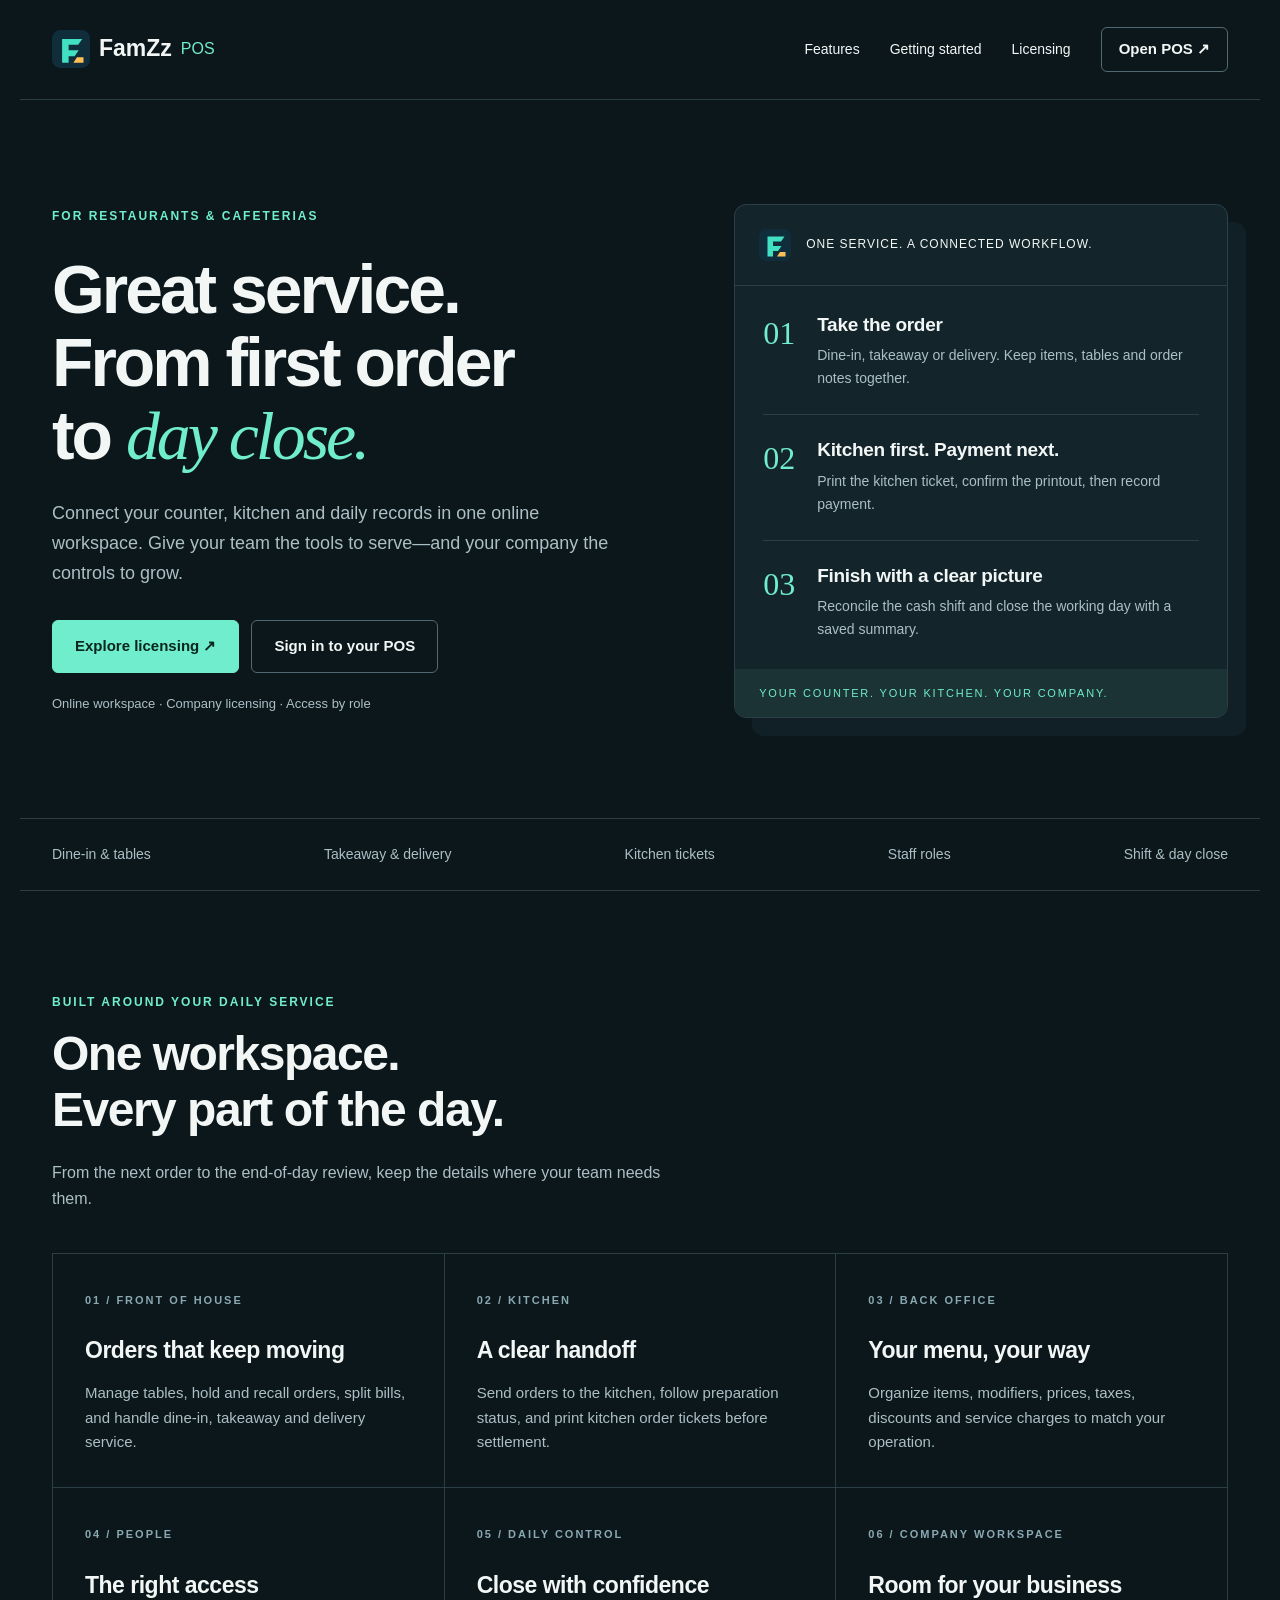
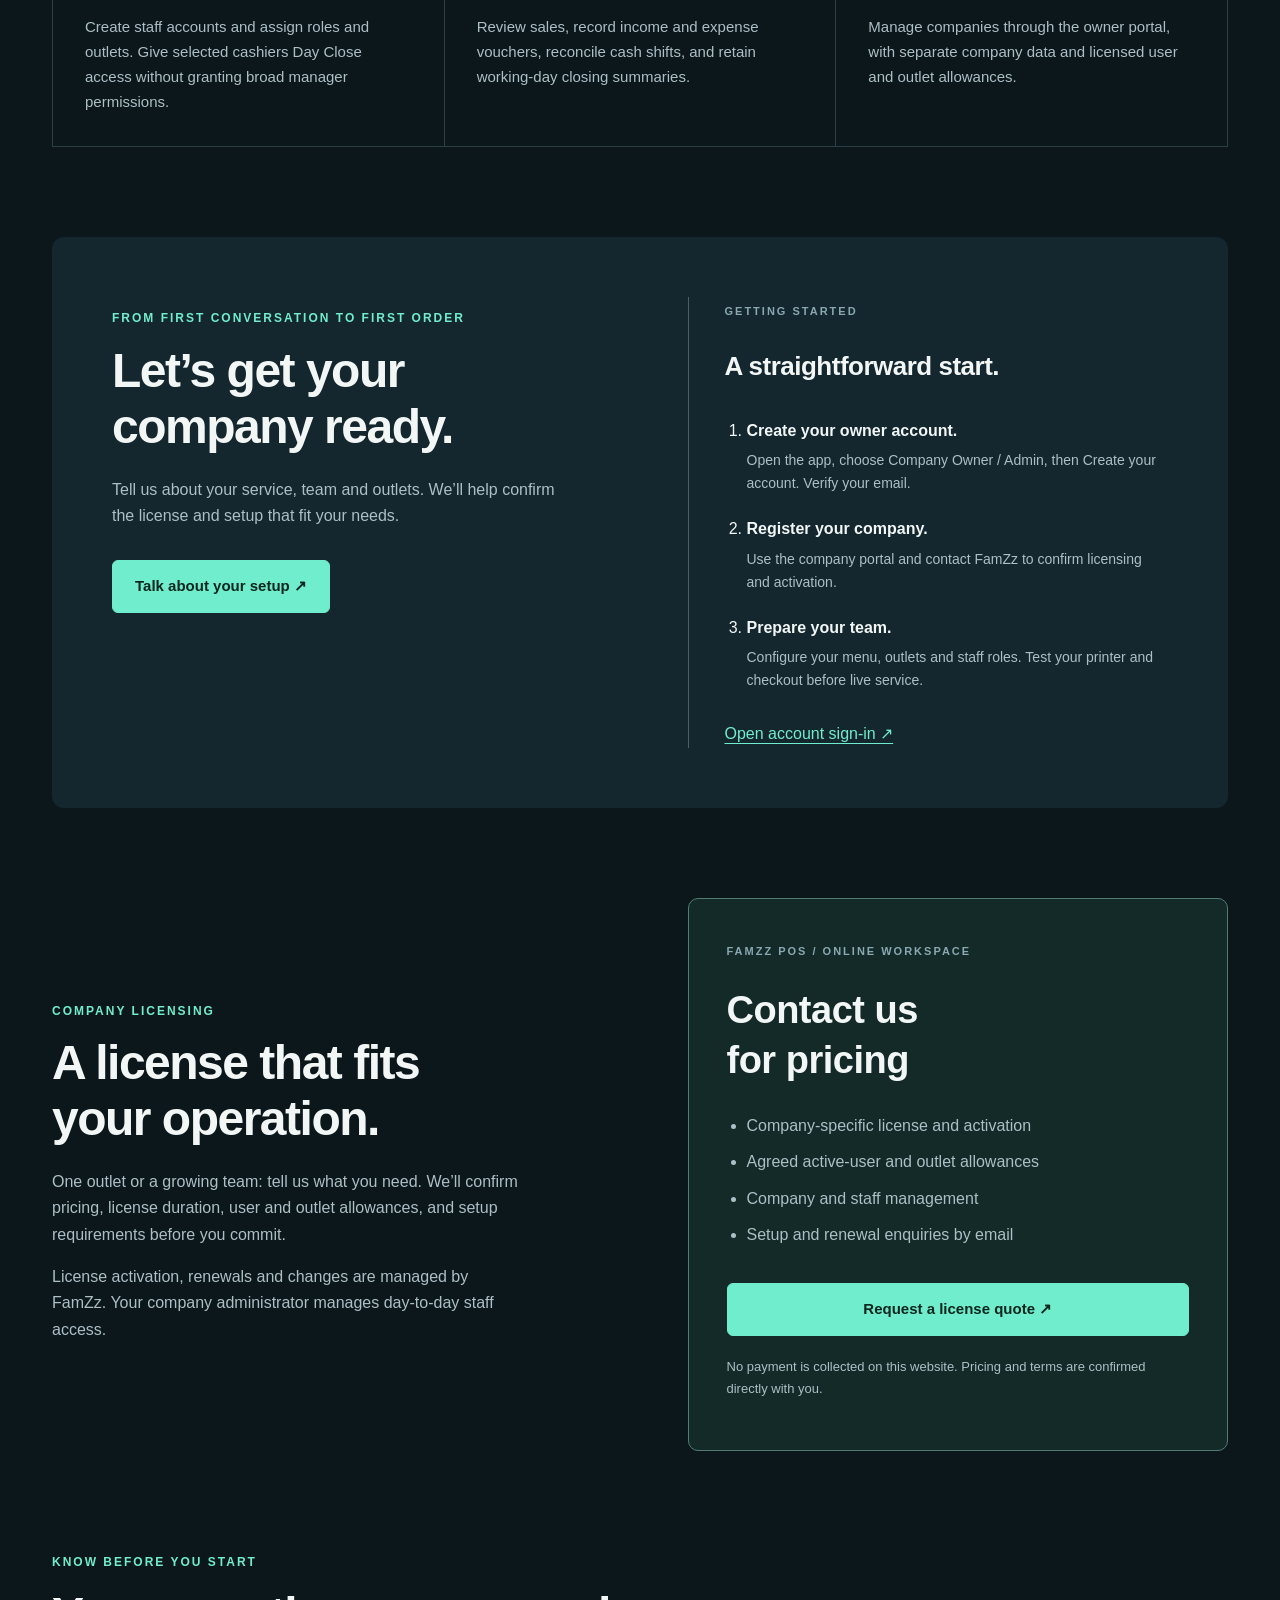
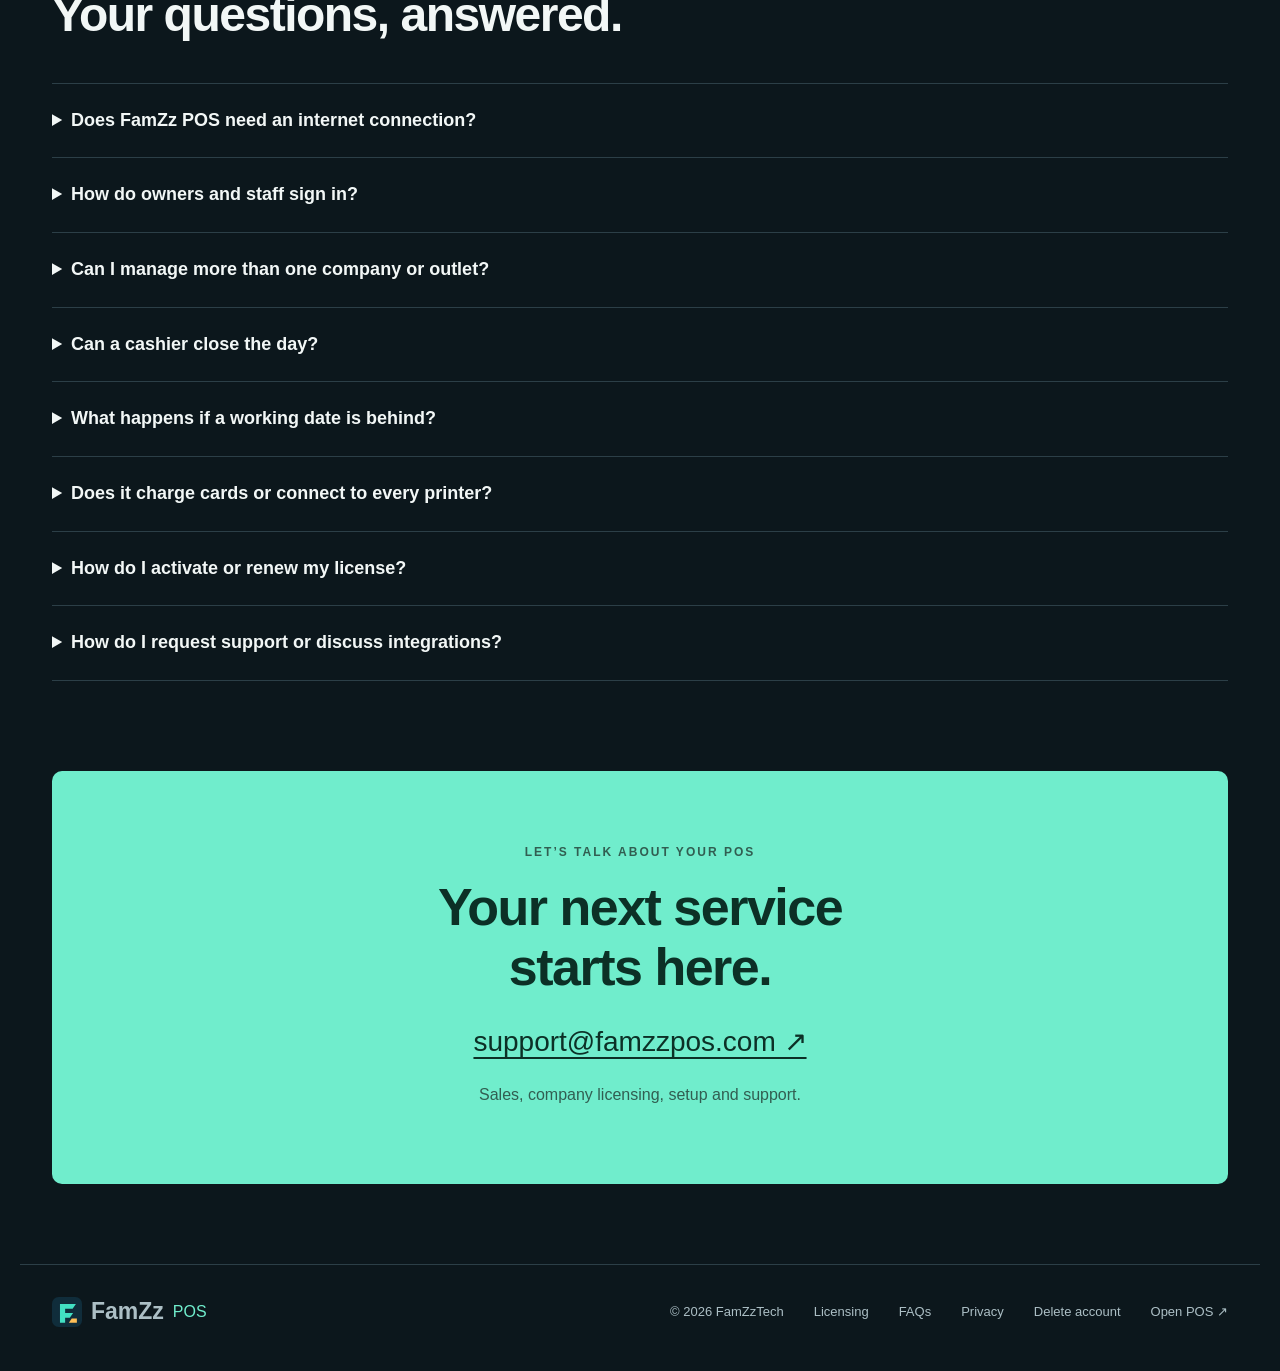
==== website/index.html @ f6af8139 "Link privacy resources from public website" ====
<!doctype html>
<html lang="en"><head><meta charset="utf-8"><meta name="viewport" content="width=device-width,initial-scale=1"><meta name="description" content="FamZz POS connects restaurant orders, kitchen tickets, staff permissions and day close in one online workspace. Contact us for company licensing."><meta name="theme-color" content="#0c171c"><meta property="og:title" content="FamZz POS — From the first order to day close"><meta property="og:description" content="Your counter, kitchen and company. Connected."><meta property="og:type" content="website"><meta property="og:url" content="https://famzzpos.com/"><link rel="canonical" href="https://famzzpos.com/"><title>FamZz POS — Restaurant POS & Company Licensing</title><link rel="icon" href="logo.svg"><link rel="stylesheet" href="style.css"></head>
<body><a class="skip" href="#main">Skip to content</a><header><a class="brand" href="#"><img src="logo.svg" alt="" width="38" height="38">FamZz <span>POS</span></a><nav aria-label="Main navigation"><a href="#features">Features</a><a href="#how-it-works">Getting started</a><a href="#licensing">Licensing</a><a class="button small" href="https://app.famzzpos.com/login">Open POS ↗</a></nav></header>
<main id="main"><section class="hero"><div><p class="eyebrow">FOR RESTAURANTS & CAFETERIAS</p><h1>Great service.<br>From first order<br>to <em>day close.</em></h1><p class="intro">Connect your counter, kitchen and daily records in one online workspace. Give your team the tools to serve—and your company the controls to grow.</p><div class="actions"><a class="button primary" href="#licensing">Explore licensing ↗</a><a class="button" href="https://app.famzzpos.com/login">Sign in to your POS</a></div><p class="caption">Online workspace · Company licensing · Access by role</p></div><aside class="flow" aria-label="FamZz POS service workflow"><div class="flow-head"><img src="logo.svg" width="32" height="32" alt=""><span>ONE SERVICE. A CONNECTED WORKFLOW.</span></div><ol><li><span class="number">01</span><div><h2>Take the order</h2><p>Dine-in, takeaway or delivery. Keep items, tables and order notes together.</p></div></li><li><span class="number">02</span><div><h2>Kitchen first. Payment next.</h2><p>Print the kitchen ticket, confirm the printout, then record payment.</p></div></li><li><span class="number">03</span><div><h2>Finish with a clear picture</h2><p>Reconcile the cash shift and close the working day with a saved summary.</p></div></li></ol><div class="flow-foot">YOUR COUNTER. YOUR KITCHEN. YOUR COMPANY.</div></aside></section>
<div class="ribbon"><span>Dine-in & tables</span><span>Takeaway & delivery</span><span>Kitchen tickets</span><span>Staff roles</span><span>Shift & day close</span></div>
<section id="features"><div class="section-head"><p class="eyebrow">BUILT AROUND YOUR DAILY SERVICE</p><h2>One workspace.<br>Every part of the day.</h2><p>From the next order to the end-of-day review, keep the details where your team needs them.</p></div><div class="grid"><article><span class="index">01 / FRONT OF HOUSE</span><h3>Orders that keep moving</h3><p>Manage tables, hold and recall orders, split bills, and handle dine-in, takeaway and delivery service.</p></article><article><span class="index">02 / KITCHEN</span><h3>A clear handoff</h3><p>Send orders to the kitchen, follow preparation status, and print kitchen order tickets before settlement.</p></article><article><span class="index">03 / BACK OFFICE</span><h3>Your menu, your way</h3><p>Organize items, modifiers, prices, taxes, discounts and service charges to match your operation.</p></article><article><span class="index">04 / PEOPLE</span><h3>The right access</h3><p>Create staff accounts and assign roles and outlets. Give selected cashiers Day Close access without granting broad manager permissions.</p></article><article><span class="index">05 / DAILY CONTROL</span><h3>Close with confidence</h3><p>Review sales, record income and expense vouchers, reconcile cash shifts, and retain working-day closing summaries.</p></article><article><span class="index">06 / COMPANY WORKSPACE</span><h3>Room for your business</h3><p>Manage companies through the owner portal, with separate company data and licensed user and outlet allowances.</p></article></div></section>
<section class="demo-section" id="how-it-works"><div><p class="eyebrow">FROM FIRST CONVERSATION TO FIRST ORDER</p><h2>Let’s get your<br>company ready.</h2><p>Tell us about your service, team and outlets. We’ll help confirm the license and setup that fit your needs.</p><a class="button primary" href="mailto:support@famzzpos.com?subject=FamZz%20POS%20setup%20enquiry">Talk about your setup ↗</a></div><div class="note"><span class="index">GETTING STARTED</span><h3>A straightforward start.</h3><ol class="steps"><li><b>Create your owner account.</b><p>Open the app, choose Company Owner / Admin, then Create your account. Verify your email.</p></li><li><b>Register your company.</b><p>Use the company portal and contact FamZz to confirm licensing and activation.</p></li><li><b>Prepare your team.</b><p>Configure your menu, outlets and staff roles. Test your printer and checkout before live service.</p></li></ol><a class="text-link" href="https://app.famzzpos.com/login">Open account sign-in ↗</a></div></section>
<section id="licensing" class="license"><div><p class="eyebrow">COMPANY LICENSING</p><h2>A license that fits<br>your operation.</h2><p>One outlet or a growing team: tell us what you need. We’ll confirm pricing, license duration, user and outlet allowances, and setup requirements before you commit.</p><p>License activation, renewals and changes are managed by FamZz. Your company administrator manages day-to-day staff access.</p></div><div class="price"><span class="index">FAMZZ POS / ONLINE WORKSPACE</span><h3>Contact us<br>for pricing</h3><ul><li>Company-specific license and activation</li><li>Agreed active-user and outlet allowances</li><li>Company and staff management</li><li>Setup and renewal enquiries by email</li></ul><a class="button primary" href="mailto:support@famzzpos.com?subject=FamZz%20POS%20license%20quote&body=Company%20name%3A%0ACountry%3A%0ANumber%20of%20outlets%3A%0ANumber%20of%20users%3A%0APrinter%20model%3A%0ARequirements%3A">Request a license quote ↗</a><p class="caption">No payment is collected on this website. Pricing and terms are confirmed directly with you.</p></div></section>
<section id="support"><div class="section-head"><p class="eyebrow">KNOW BEFORE YOU START</p><h2>Your questions, answered.</h2></div><div class="faq"><details><summary>Does FamZz POS need an internet connection?</summary><p>Yes. The current online POS needs an active internet connection to sign in, load company data and save transactions. Plan reliable connectivity for your service.</p></details><details><summary>How do owners and staff sign in?</summary><p>Owners and administrators use their FamZz account through Company Owner / Admin. Staff use the Company ID, username and password supplied by their company administrator.</p></details><details><summary>Can I manage more than one company or outlet?</summary><p>The company portal supports multiple companies, with separate company workspaces. Outlet access is assigned to staff, and the number of outlets and active users is governed by each company license.</p></details><details><summary>Can a cashier close the day?</summary><p>Yes, when an administrator enables the dedicated Day Close permission on their role. Running and held orders must be resolved, and any open cash shift must be closed and reconciled first.</p></details><details><summary>What happens if a working date is behind?</summary><p>When an authorized user opens the app without an active draft, past working dates can catch up to the current local date. Open orders and cash shifts block catch-up until reconciled. This is session-triggered, not an unattended midnight service.</p></details><details><summary>Does it charge cards or connect to every printer?</summary><p>The POS records the selected payment method; it does not automatically charge a card terminal. Kitchen tickets and receipts use browser printing. Confirm printer compatibility and any payment or integration requirements with us before purchase.</p></details><details><summary>How do I activate or renew my license?</summary><p>Contact us with your company details and required user and outlet allowances. FamZz confirms the terms and manages license activation or renewal centrally. Staff cannot issue or change company licenses.</p></details><details><summary>How do I request support or discuss integrations?</summary><p>Email your company name, a description of the issue, and relevant hardware or integration requirements. Do not send passwords, payment-card details or session tokens. Integration availability and setup are confirmed individually.</p></details></div></section>
<section class="contact" id="contact"><p class="eyebrow">LET’S TALK ABOUT YOUR POS</p><h2>Your next service<br>starts here.</h2><a class="email" href="mailto:support@famzzpos.com?subject=FamZz%20POS%20enquiry">support@famzzpos.com ↗</a><p>Sales, company licensing, setup and support.</p></section></main>
<footer><a class="brand" href="#"><img src="logo.svg" alt="" width="30" height="30">FamZz <span>POS</span></a><span>© 2026 FamZzTech</span><a href="#licensing">Licensing</a><a href="#support">FAQs</a><a href="/privacy/">Privacy</a><a href="/delete-account/">Delete account</a><a href="https://app.famzzpos.com/login">Open POS ↗</a></footer></body></html>
---- website/style.css ----
:root{color-scheme:dark;--bg:#0c171c;--panel:#14242b;--ink:#f2f7f6;--muted:#acbfC5;--line:#2c3f47;--mint:#70edcc}*{box-sizing:border-box}html{scroll-behavior:smooth;scroll-padding-top:30px}body{margin:0;background:var(--bg);color:var(--ink);font-family:Arial,Helvetica,sans-serif;font-size:16px;line-height:1.65}a{color:inherit;text-decoration:none}a:focus-visible,summary:focus-visible{outline:3px solid var(--mint);outline-offset:5px}header,main,footer{max-width:1240px;margin:auto}header{display:flex;align-items:center;justify-content:space-between;padding:27px 32px;border-bottom:1px solid var(--line);gap:24px}.brand{display:flex;align-items:center;gap:9px;font-size:23px;font-weight:700;white-space:nowrap}.brand span{color:var(--mint);font-size:16px;font-weight:400}nav{display:flex;align-items:center;gap:30px;font-size:14px}nav a:hover,.faq a:hover,footer a:hover{color:var(--mint)}.button{display:inline-flex;justify-content:center;align-items:center;gap:20px;padding:13px 22px;border:1px solid #536971;border-radius:6px;font-weight:600;font-size:15px;transition:background .2s,transform .2s}.button:hover{background:#244038;transform:translateY(-2px)}.primary{background:var(--mint);border-color:var(--mint);color:#08261d}.primary:hover{background:#a5f6e0;color:#08261d}.small{padding:9px 17px}section{padding:90px 32px}.hero{display:grid;grid-template-columns:1.25fr 1fr;gap:65px;align-items:center;padding-top:95px;padding-bottom:90px}.eyebrow,.index{font-size:12px;font-weight:700;letter-spacing:2px;color:var(--mint)}h1{font-size:clamp(44px,5.3vw,70px);line-height:1.08;letter-spacing:-3px;margin:26px 0}h1 em{font-family:Georgia,serif;font-weight:400;color:var(--mint)}h2{font-size:clamp(32px,4vw,48px);line-height:1.16;letter-spacing:-1.5px;margin:14px 0 22px}h3{font-size:23px;line-height:1.3;letter-spacing:-.5px}p{color:var(--muted)}.intro{font-size:18px;max-width:560px}.actions{display:flex;flex-wrap:wrap;gap:12px;margin-top:32px}.caption{font-size:13px;line-height:1.65;margin-top:20px}.flow{background:var(--panel);border:1px solid var(--line);border-radius:12px;box-shadow:18px 18px 0 #102026;overflow:hidden}.flow-head{padding:24px;display:flex;align-items:center;gap:15px;border-bottom:1px solid var(--line);font-size:12px;letter-spacing:1px}.flow ol{list-style:none;padding:4px 28px;margin:0}.flow li{display:flex;gap:22px;padding:24px 0;border-bottom:1px solid var(--line)}.flow li:last-child{border:0}.number{font-family:Georgia,serif;font-size:32px;color:var(--mint);line-height:1.2}.flow h2{font-size:19px;letter-spacing:-.3px;margin:0 0 8px}.flow p{font-size:14px;margin:0}.flow-foot{background:#1b3334;color:var(--mint);font-size:11px;letter-spacing:1.8px;padding:15px 24px}.ribbon{display:flex;justify-content:space-between;gap:20px;flex-wrap:wrap;padding:24px 32px;border-block:1px solid var(--line);font-size:14px;color:var(--muted)}.section-head{max-width:620px;margin-bottom:40px}.grid{display:grid;grid-template-columns:repeat(3,1fr);gap:0;border-top:1px solid var(--line);border-left:1px solid var(--line)}.grid article{padding:32px;border-right:1px solid var(--line);border-bottom:1px solid var(--line)}.grid h3{margin:24px 0 12px}.grid p{font-size:15px;margin-bottom:0}.index{color:#8aa8b1;font-size:11px}.demo-section{display:grid;grid-template-columns:1fr 1fr;gap:95px;background:#14262e;margin:0 32px;padding:60px;border-radius:12px}.demo-section p{max-width:450px}.demo-section .button{margin-top:15px}.note{border-left:1px solid #47616c;padding-left:36px}.note h3{font-size:26px}.license{display:grid;grid-template-columns:1fr 1fr;gap:95px;align-items:center}.license>div>p{max-width:470px}.price{border:1px solid #517c72;border-radius:10px;padding:38px;background:#132a29}.price h3{font-size:38px;margin:23px 0}.price ul{padding-left:20px;color:var(--muted);margin-bottom:30px}.price li{padding:5px 0}.price .button{width:100%}#support{padding-top:0}.faq{border-top:1px solid var(--line)}details{border-bottom:1px solid var(--line);padding:22px 0}summary{font-size:18px;cursor:pointer;font-weight:600}details p{max-width:850px;margin-bottom:10px}details a{color:var(--mint);text-decoration:underline}.contact{text-align:center;background:var(--mint);color:#0c3026;margin:0 32px 80px;border-radius:10px;padding:60px 25px}.contact .eyebrow,.contact p{color:#315e51}.contact h2{font-size:52px}.email{font-size:clamp(18px,3vw,28px);text-decoration:underline;text-underline-offset:6px;overflow-wrap:anywhere}footer{display:flex;align-items:center;gap:30px;padding:28px 32px 40px;border-top:1px solid var(--line);font-size:13px;color:var(--muted)}footer .brand{margin-right:auto}.skip{position:absolute;left:16px;top:-90px;background:var(--mint);color:#08261d;padding:12px;z-index:10}.skip:focus{top:10px}@media(max-width:850px){header{flex-wrap:wrap}nav{gap:20px;flex-wrap:wrap}.hero{grid-template-columns:1fr;gap:40px;padding-top:50px}.flow{max-width:580px;box-shadow:none}.grid{grid-template-columns:repeat(2,1fr)}.demo-section,.license{grid-template-columns:1fr;gap:36px}.demo-section{padding:35px}.note{padding-left:24px}section{padding:60px 24px}h1{letter-spacing:-2px}footer{flex-wrap:wrap}}@media(max-width:520px){header{padding:20px}nav{gap:15px;font-size:14px}.small{padding:8px 12px}.grid{grid-template-columns:1fr}.demo-section,.contact{margin-left:20px;margin-right:20px}.ribbon{justify-content:flex-start}.price{padding:25px}.contact h2{font-size:39px}.actions .button{width:100%}footer .brand{width:100%}}@media(prefers-reduced-motion:reduce){html{scroll-behavior:auto}.button{transition:none}}

.steps{padding-left:22px}.steps li{padding:8px 0}.steps p{font-size:14px;margin:5px 0}.text-link{color:var(--mint);text-decoration:underline;text-underline-offset:4px}summary{padding-right:16px}header nav .button{white-space:nowrap}@media(max-width:520px){header nav{gap:12px}.hero{padding-inline:20px}h1{font-size:44px}.flow ol{padding-inline:20px}}
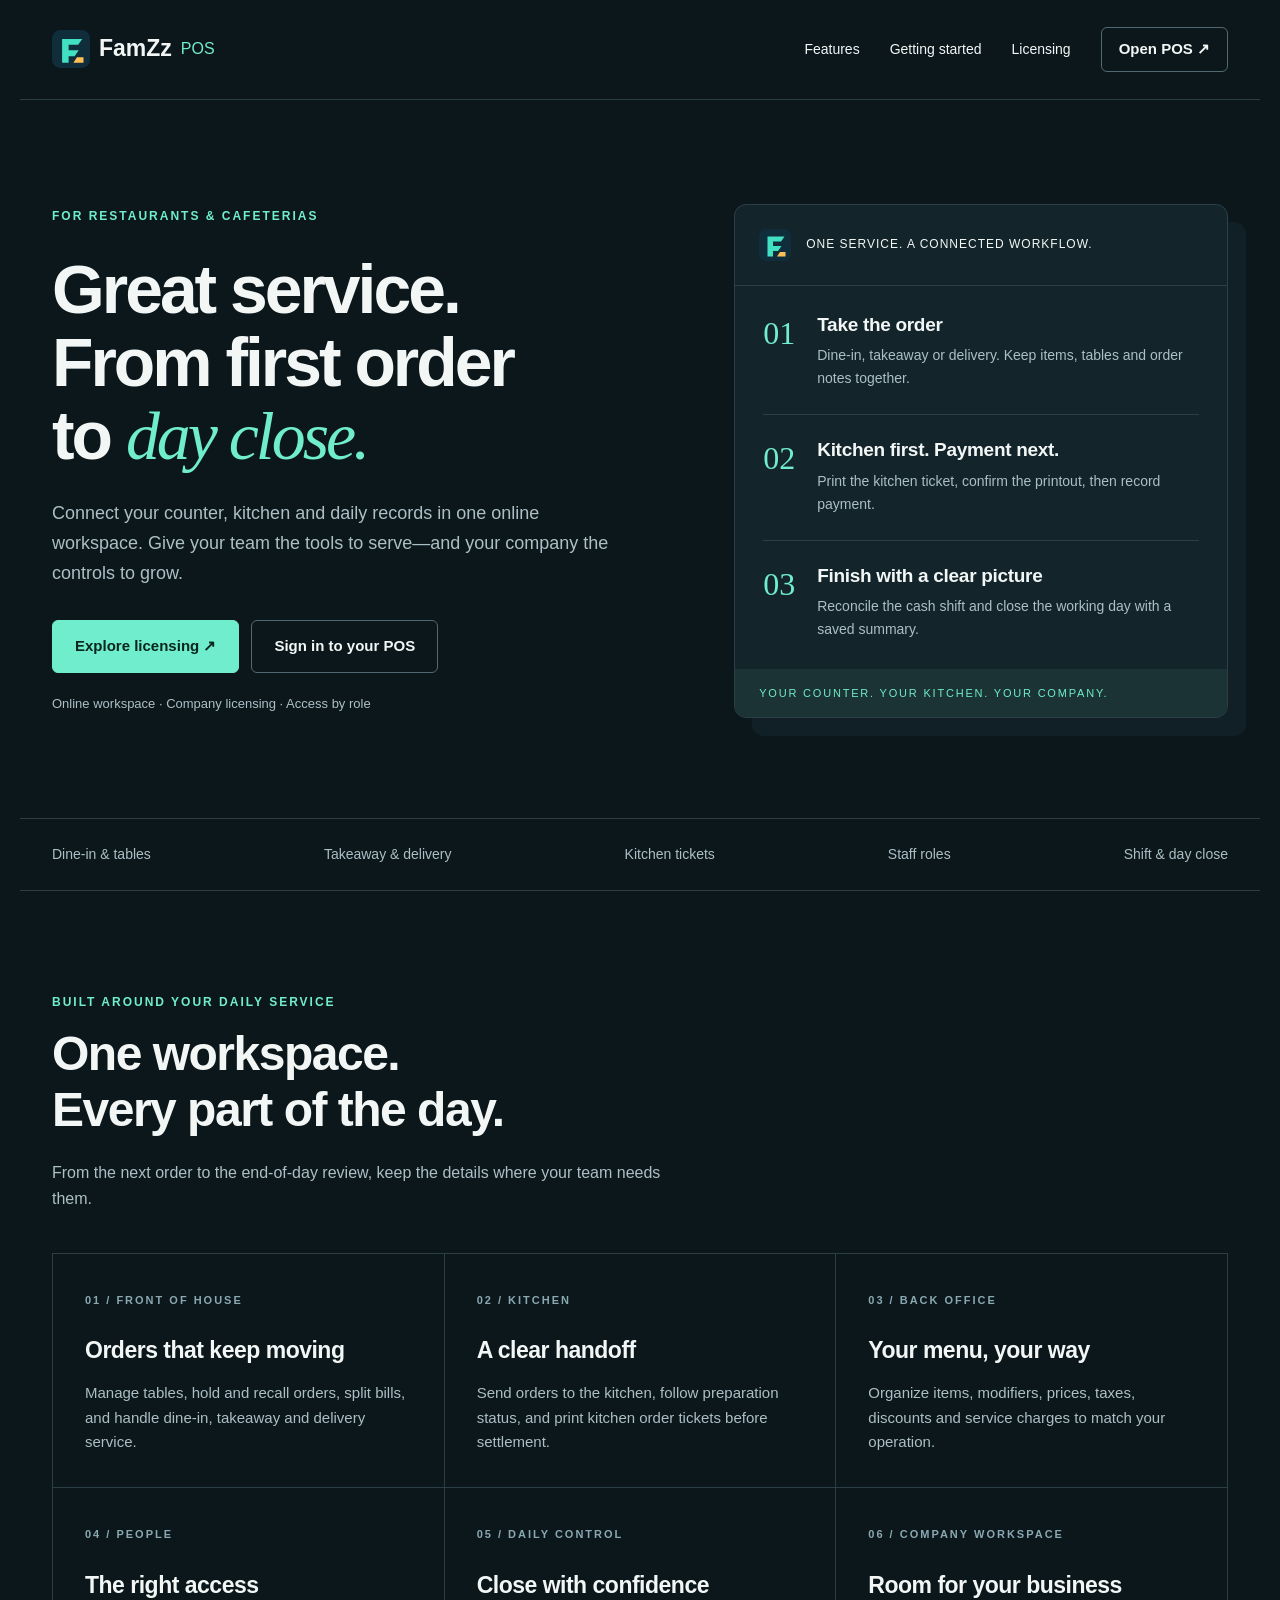
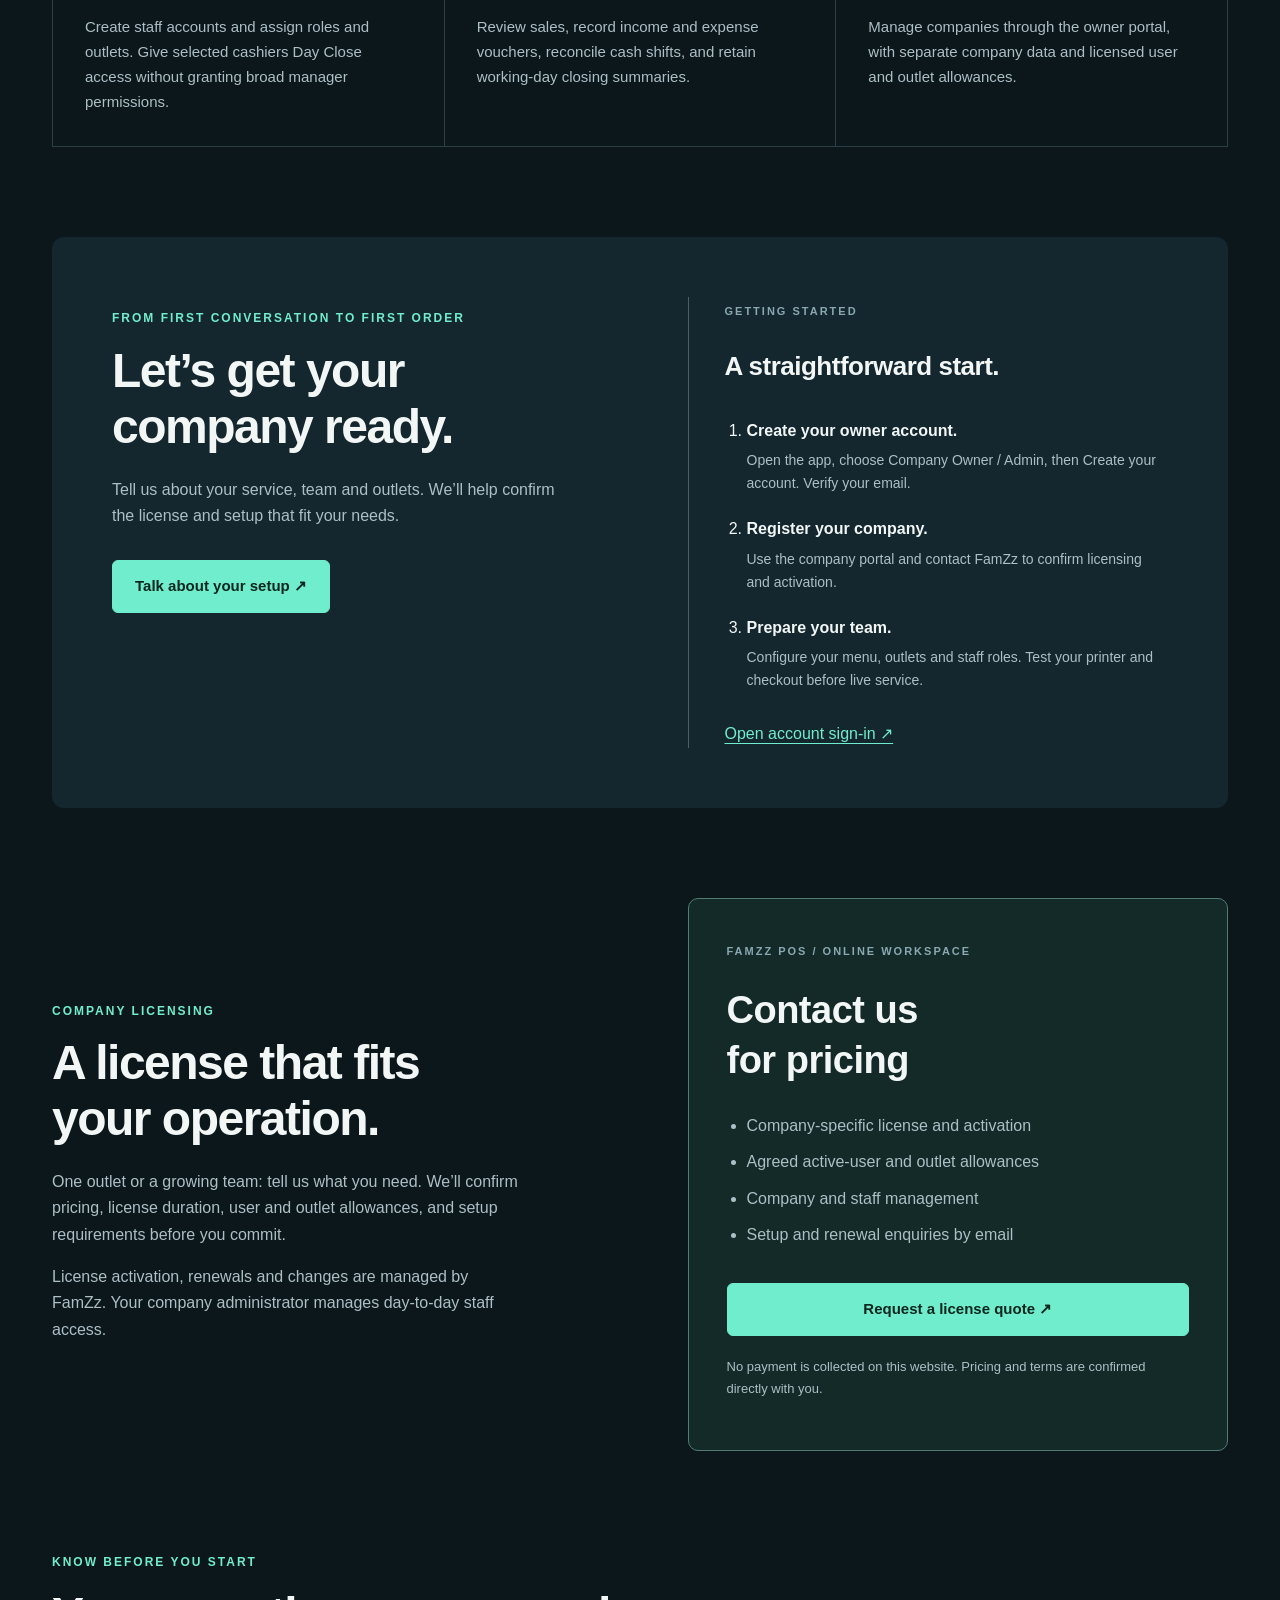
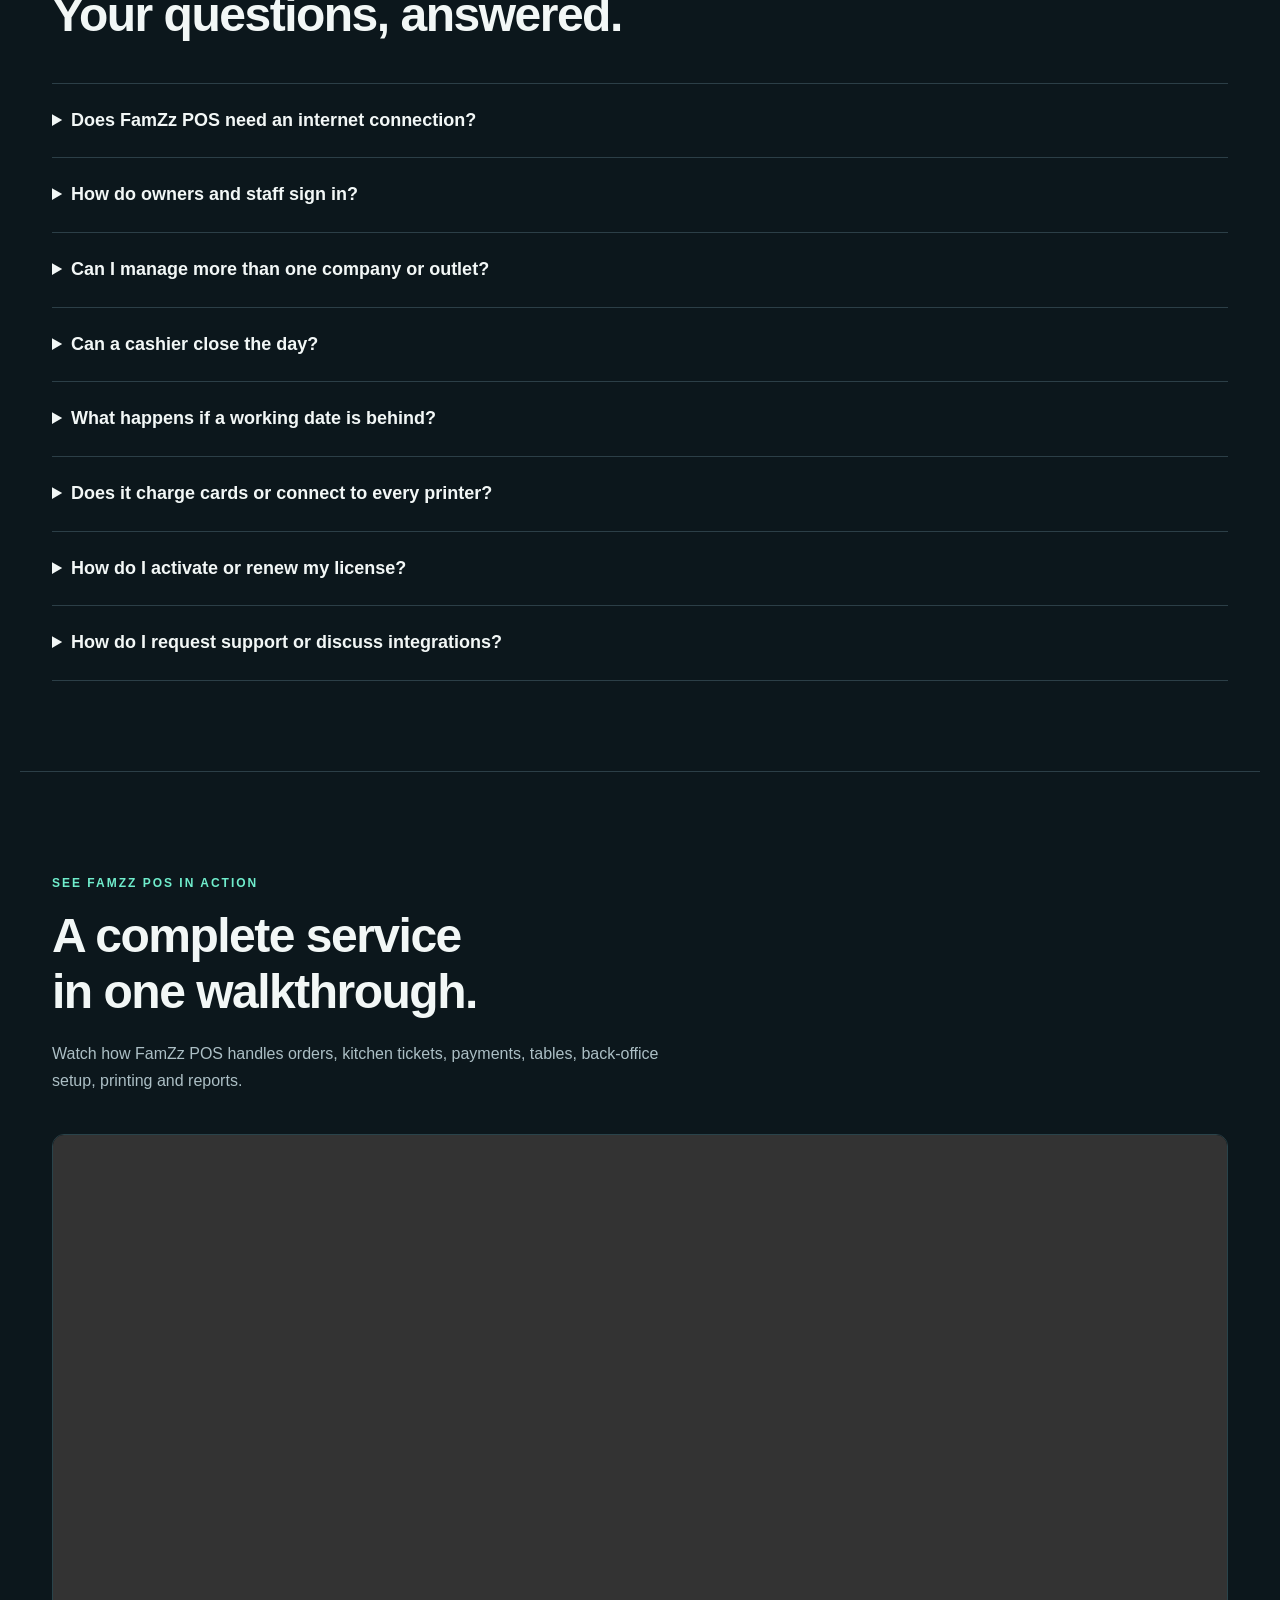
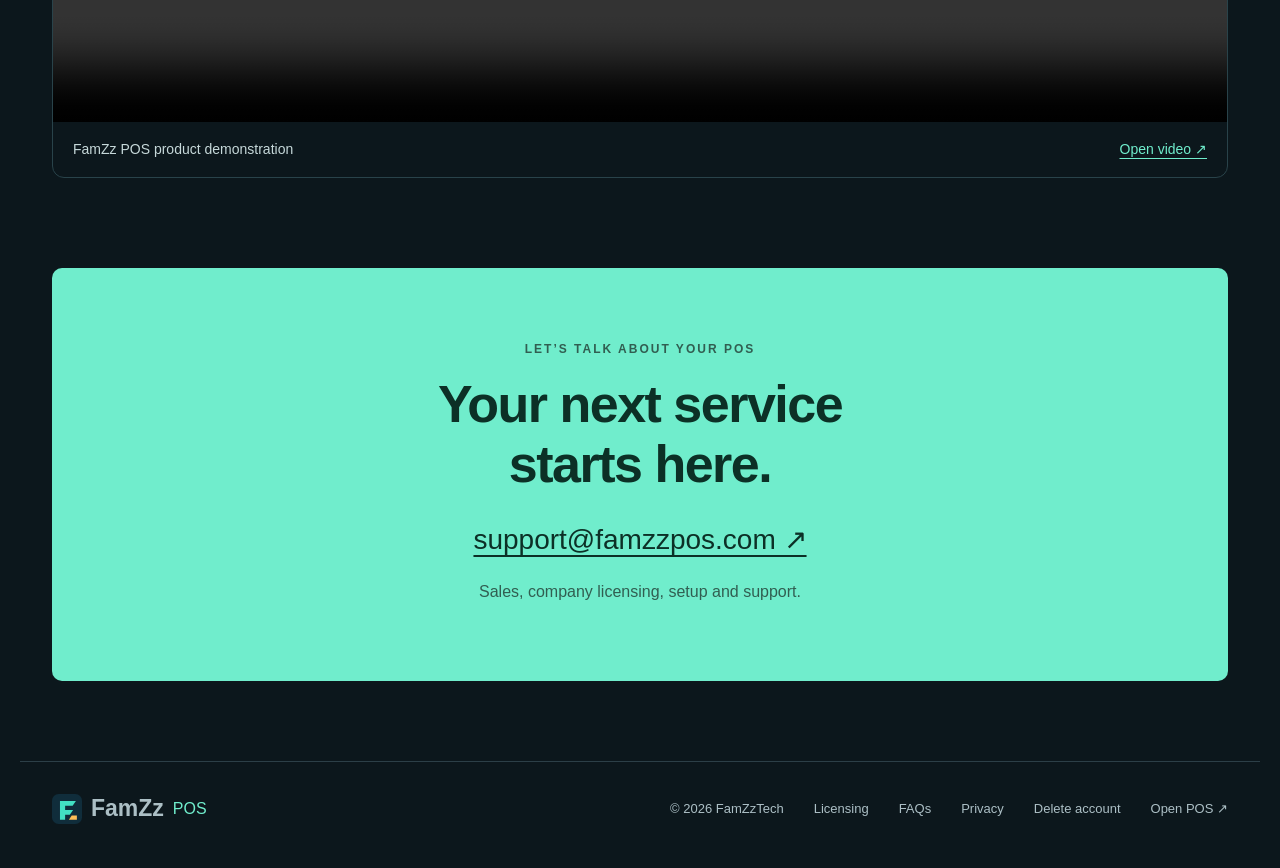
==== commit 9834dc66: "Add online FamZz POS product demo" ====
--- a/website/index.html
+++ b/website/index.html
@@ -7,5 +7,6 @@
 <section class="demo-section" id="how-it-works"><div><p class="eyebrow">FROM FIRST CONVERSATION TO FIRST ORDER</p><h2>Let’s get your<br>company ready.</h2><p>Tell us about your service, team and outlets. We’ll help confirm the license and setup that fit your needs.</p><a class="button primary" href="mailto:support@famzzpos.com?subject=FamZz%20POS%20setup%20enquiry">Talk about your setup ↗</a></div><div class="note"><span class="index">GETTING STARTED</span><h3>A straightforward start.</h3><ol class="steps"><li><b>Create your owner account.</b><p>Open the app, choose Company Owner / Admin, then Create your account. Verify your email.</p></li><li><b>Register your company.</b><p>Use the company portal and contact FamZz to confirm licensing and activation.</p></li><li><b>Prepare your team.</b><p>Configure your menu, outlets and staff roles. Test your printer and checkout before live service.</p></li></ol><a class="text-link" href="https://app.famzzpos.com/login">Open account sign-in ↗</a></div></section>
 <section id="licensing" class="license"><div><p class="eyebrow">COMPANY LICENSING</p><h2>A license that fits<br>your operation.</h2><p>One outlet or a growing team: tell us what you need. We’ll confirm pricing, license duration, user and outlet allowances, and setup requirements before you commit.</p><p>License activation, renewals and changes are managed by FamZz. Your company administrator manages day-to-day staff access.</p></div><div class="price"><span class="index">FAMZZ POS / ONLINE WORKSPACE</span><h3>Contact us<br>for pricing</h3><ul><li>Company-specific license and activation</li><li>Agreed active-user and outlet allowances</li><li>Company and staff management</li><li>Setup and renewal enquiries by email</li></ul><a class="button primary" href="mailto:support@famzzpos.com?subject=FamZz%20POS%20license%20quote&body=Company%20name%3A%0ACountry%3A%0ANumber%20of%20outlets%3A%0ANumber%20of%20users%3A%0APrinter%20model%3A%0ARequirements%3A">Request a license quote ↗</a><p class="caption">No payment is collected on this website. Pricing and terms are confirmed directly with you.</p></div></section>
 <section id="support"><div class="section-head"><p class="eyebrow">KNOW BEFORE YOU START</p><h2>Your questions, answered.</h2></div><div class="faq"><details><summary>Does FamZz POS need an internet connection?</summary><p>Yes. The current online POS needs an active internet connection to sign in, load company data and save transactions. Plan reliable connectivity for your service.</p></details><details><summary>How do owners and staff sign in?</summary><p>Owners and administrators use their FamZz account through Company Owner / Admin. Staff use the Company ID, username and password supplied by their company administrator.</p></details><details><summary>Can I manage more than one company or outlet?</summary><p>The company portal supports multiple companies, with separate company workspaces. Outlet access is assigned to staff, and the number of outlets and active users is governed by each company license.</p></details><details><summary>Can a cashier close the day?</summary><p>Yes, when an administrator enables the dedicated Day Close permission on their role. Running and held orders must be resolved, and any open cash shift must be closed and reconciled first.</p></details><details><summary>What happens if a working date is behind?</summary><p>When an authorized user opens the app without an active draft, past working dates can catch up to the current local date. Open orders and cash shifts block catch-up until reconciled. This is session-triggered, not an unattended midnight service.</p></details><details><summary>Does it charge cards or connect to every printer?</summary><p>The POS records the selected payment method; it does not automatically charge a card terminal. Kitchen tickets and receipts use browser printing. Confirm printer compatibility and any payment or integration requirements with us before purchase.</p></details><details><summary>How do I activate or renew my license?</summary><p>Contact us with your company details and required user and outlet allowances. FamZz confirms the terms and manages license activation or renewal centrally. Staff cannot issue or change company licenses.</p></details><details><summary>How do I request support or discuss integrations?</summary><p>Email your company name, a description of the issue, and relevant hardware or integration requirements. Do not send passwords, payment-card details or session tokens. Integration availability and setup are confirmed individually.</p></details></div></section>
+<section class="video-demo" id="demo" style="padding:90px 32px;border-top:1px solid var(--line)"><div class="section-head" style="max-width:620px"><p class="eyebrow">SEE FAMZZ POS IN ACTION</p><h2>A complete service<br>in one walkthrough.</h2><p>Watch how FamZz POS handles orders, kitchen tickets, payments, tables, back-office setup, printing and reports.</p></div><div class="video-card" style="margin-top:38px;background:#0c171c;border:1px solid #29434a;border-radius:12px;overflow:hidden"><video controls preload="metadata" playsinline aria-label="FamZz POS product demonstration" style="display:block;width:100%;max-height:680px;background:#071015"><source src="demo/FamZz-POS-Lemon-Squeezy-Demo.mp4" type="video/mp4">Your browser does not support HTML video. <a href="demo/FamZz-POS-Lemon-Squeezy-Demo.mp4">Open the demo video</a>.</video><div class="video-meta" style="display:flex;justify-content:space-between;align-items:center;gap:20px;padding:16px 20px;color:#c6d8d9;font-size:14px"><span>FamZz POS product demonstration</span><a class="text-link" href="demo/FamZz-POS-Lemon-Squeezy-Demo.mp4" style="color:var(--mint)">Open video ↗</a></div></div></section>
 <section class="contact" id="contact"><p class="eyebrow">LET’S TALK ABOUT YOUR POS</p><h2>Your next service<br>starts here.</h2><a class="email" href="mailto:support@famzzpos.com?subject=FamZz%20POS%20enquiry">support@famzzpos.com ↗</a><p>Sales, company licensing, setup and support.</p></section></main>
 <footer><a class="brand" href="#"><img src="logo.svg" alt="" width="30" height="30">FamZz <span>POS</span></a><span>© 2026 FamZzTech</span><a href="#licensing">Licensing</a><a href="#support">FAQs</a><a href="/privacy/">Privacy</a><a href="/delete-account/">Delete account</a><a href="https://app.famzzpos.com/login">Open POS ↗</a></footer></body></html>
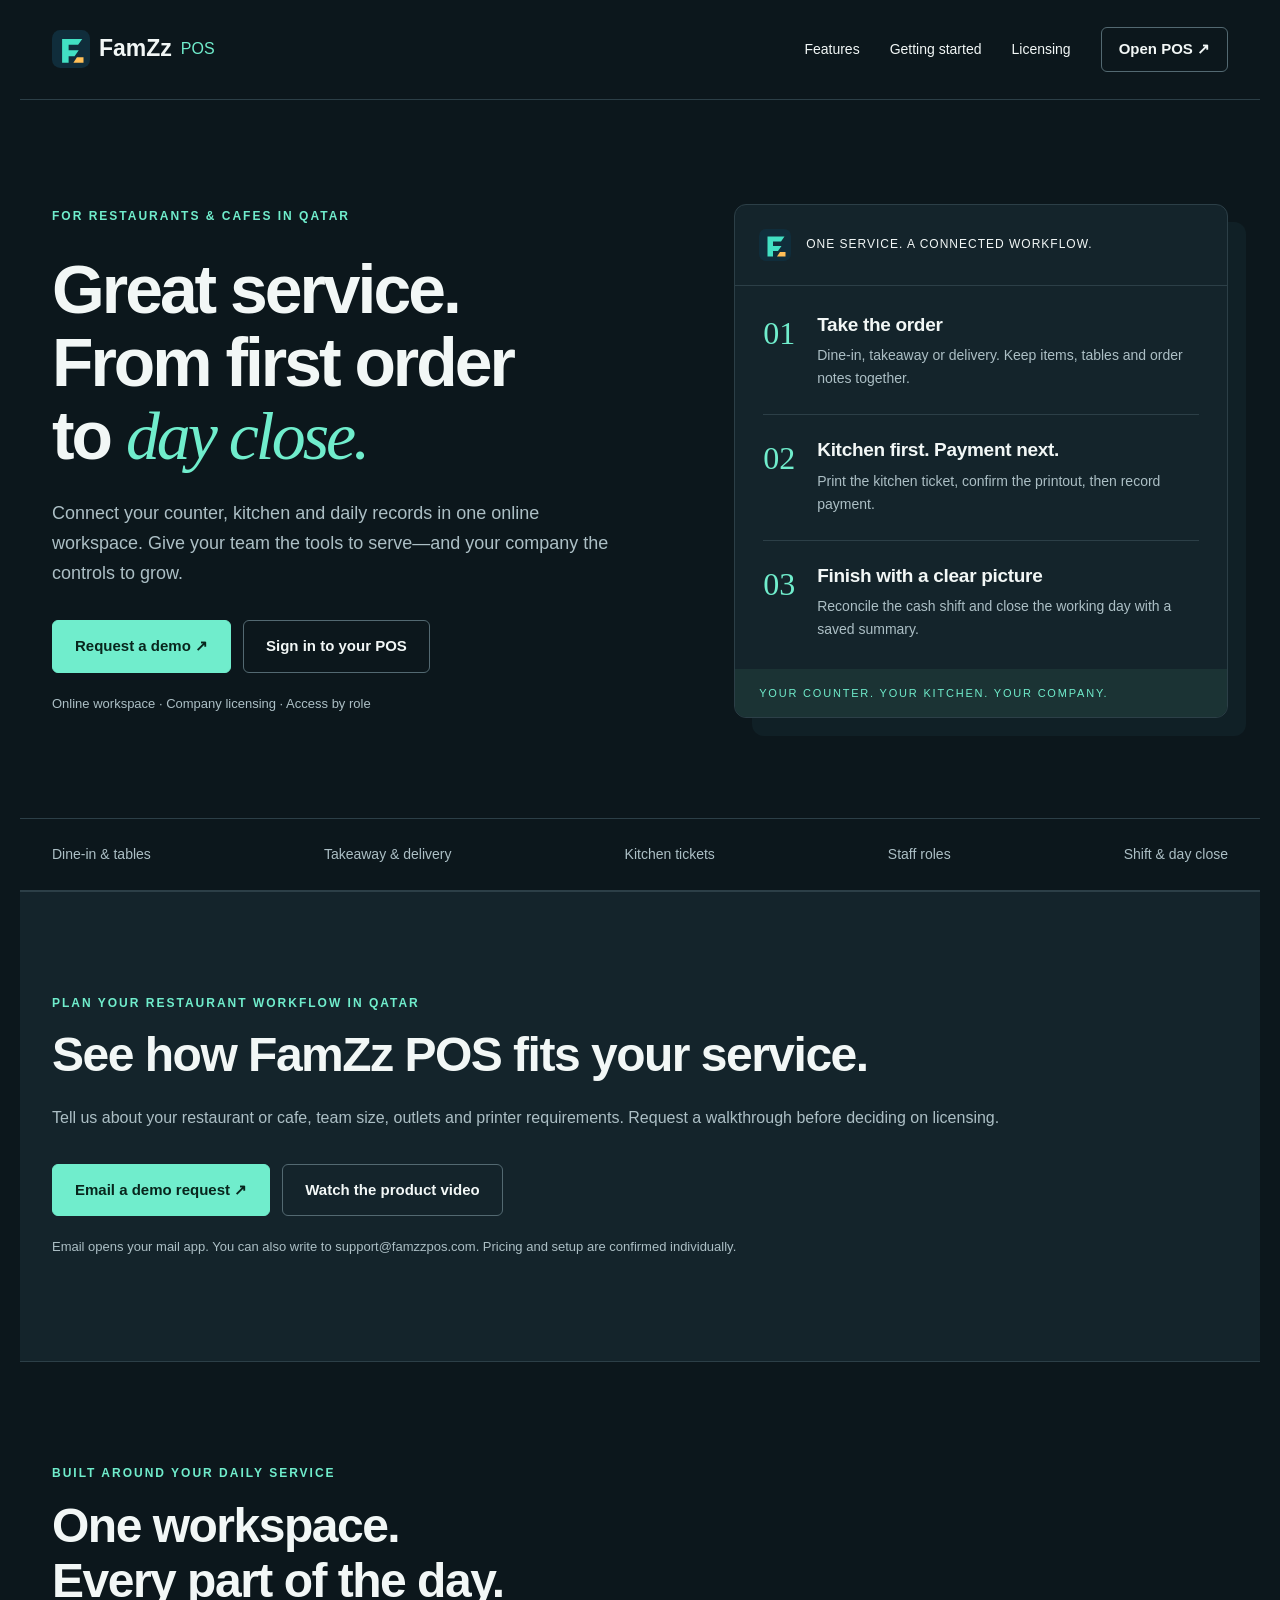
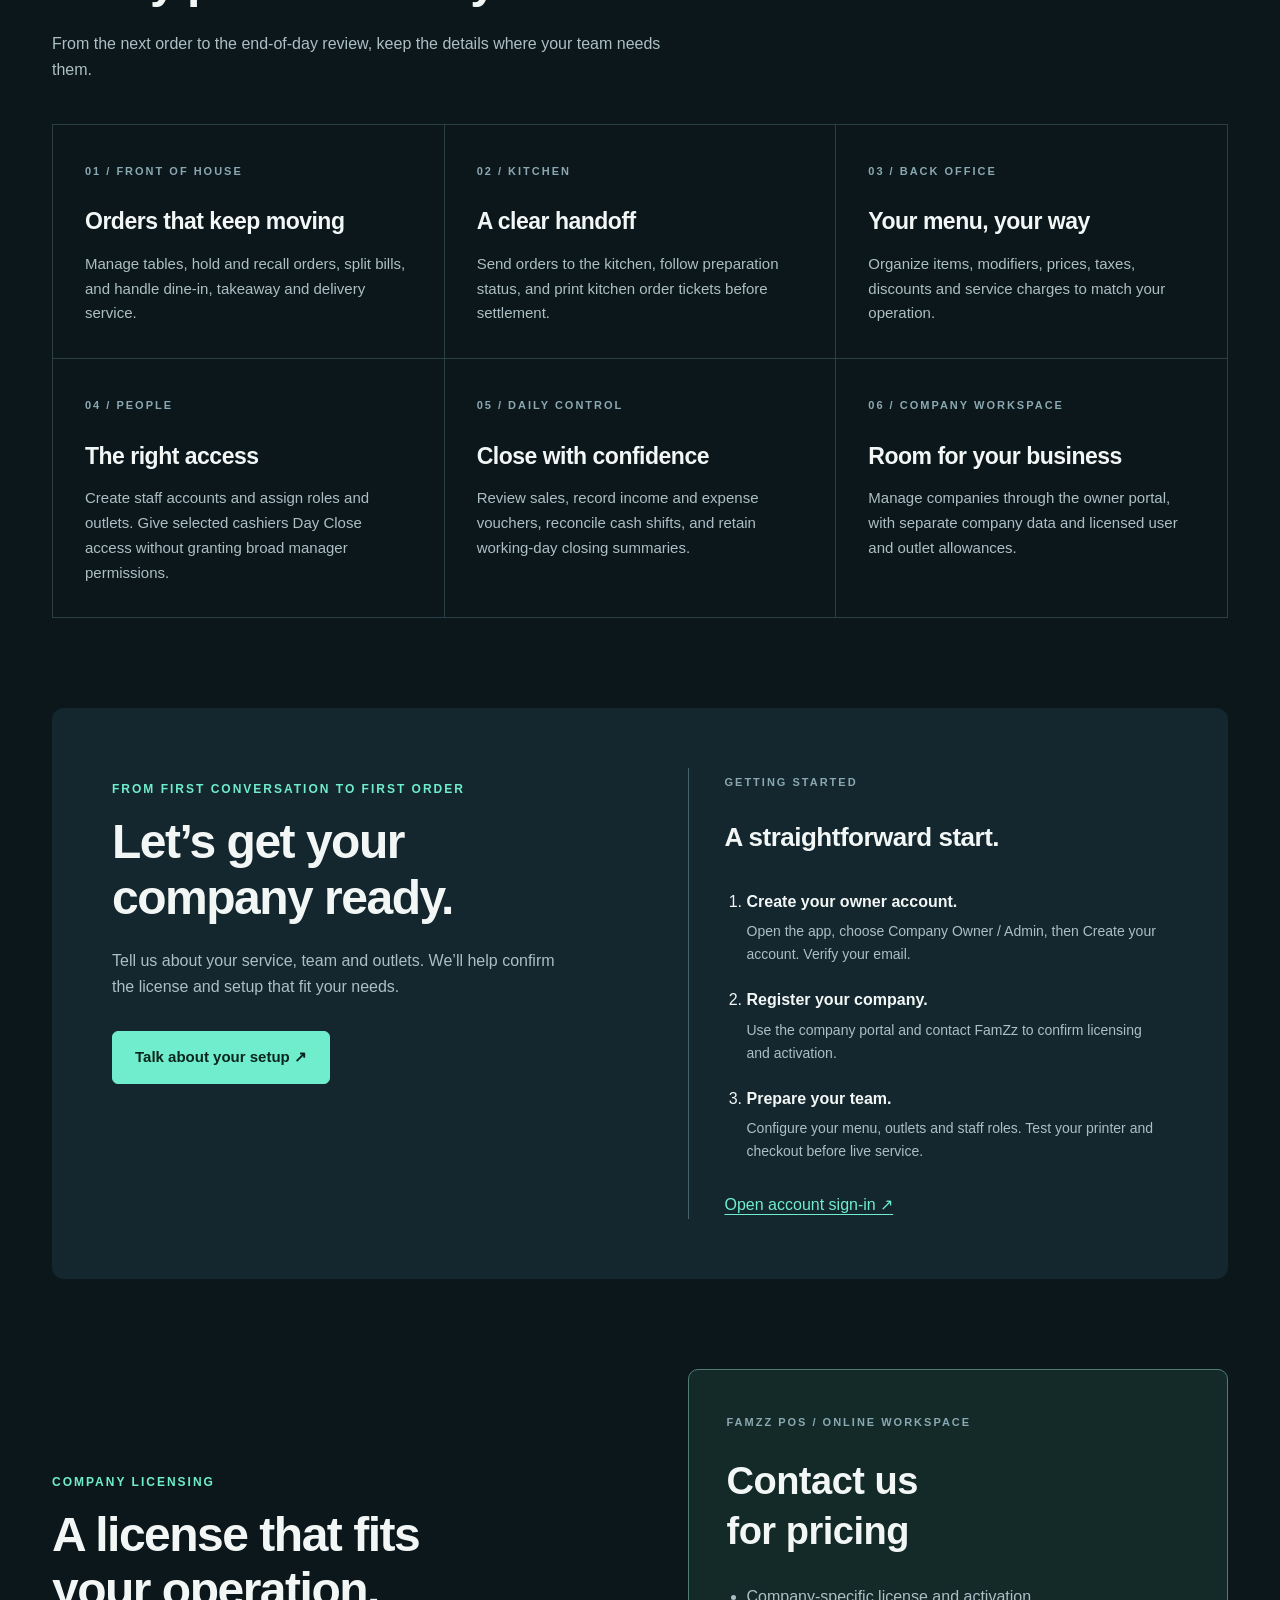
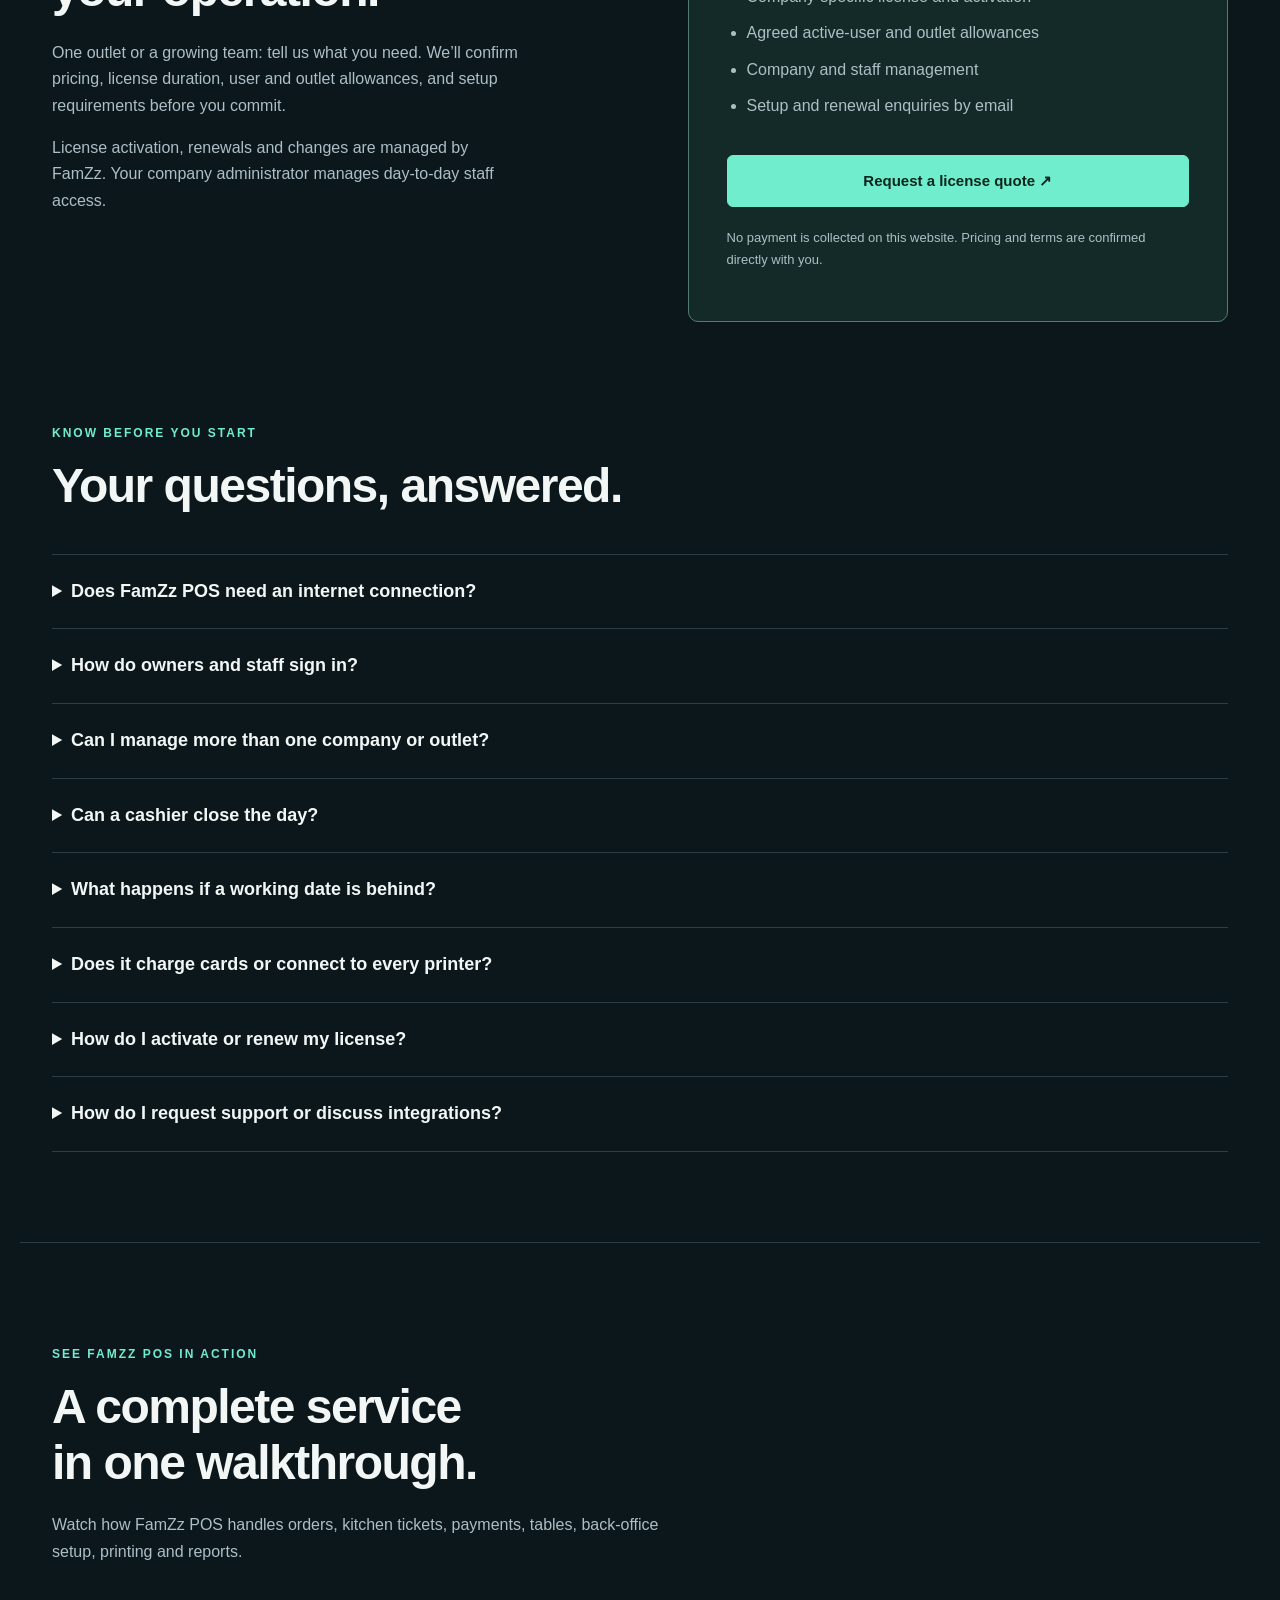
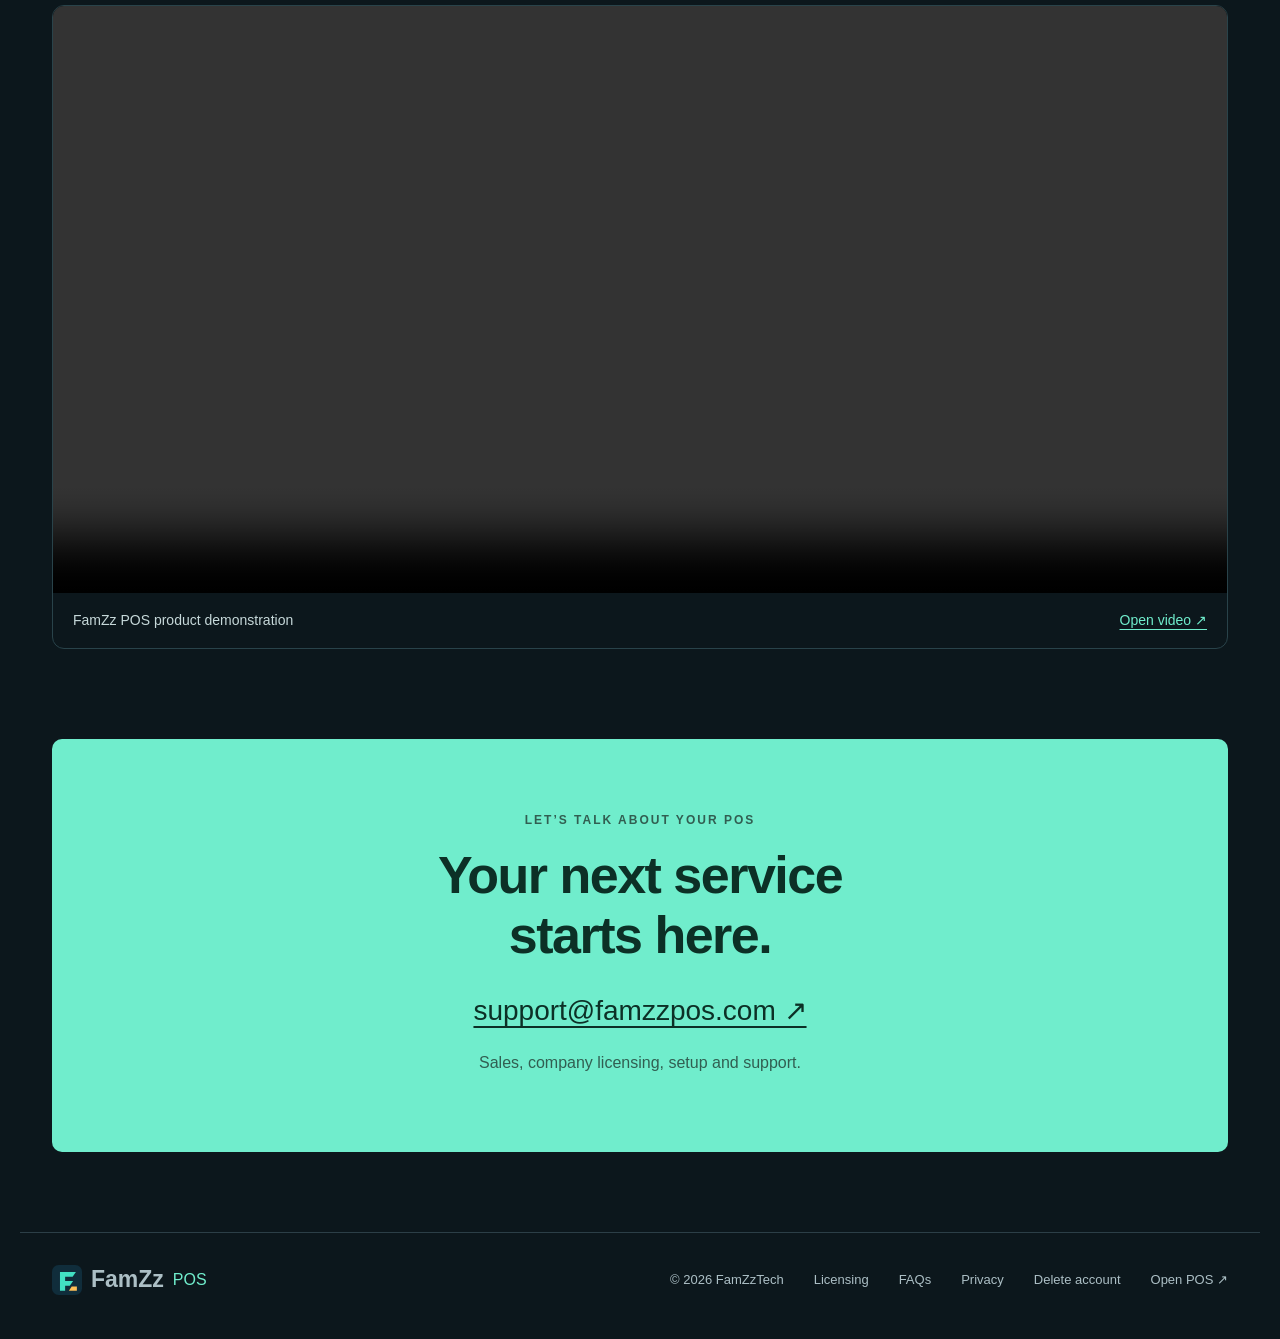
==== commit edbee679: "Prepare Qatar demo enquiries and social previews" ====
--- a/website/index.html
+++ b/website/index.html
@@ -1,8 +1,9 @@
 <!doctype html>
-<html lang="en"><head><meta charset="utf-8"><meta name="viewport" content="width=device-width,initial-scale=1"><meta name="description" content="FamZz POS connects restaurant orders, kitchen tickets, staff permissions and day close in one online workspace. Contact us for company licensing."><meta name="theme-color" content="#0c171c"><meta property="og:title" content="FamZz POS — From the first order to day close"><meta property="og:description" content="Your counter, kitchen and company. Connected."><meta property="og:type" content="website"><meta property="og:url" content="https://famzzpos.com/"><link rel="canonical" href="https://famzzpos.com/"><title>FamZz POS — Restaurant POS & Company Licensing</title><link rel="icon" href="logo.svg"><link rel="stylesheet" href="style.css"></head>
+<html lang="en"><head><meta charset="utf-8"><meta name="viewport" content="width=device-width,initial-scale=1"><meta name="description" content="Explore FamZz POS for restaurants and cafes in Qatar. View the product demo and contact us to discuss your menu, team, outlets and licensing."><meta name="theme-color" content="#0c171c"><meta property="og:title" content="FamZz POS | Restaurant & Cafe POS Software in Qatar"><meta property="og:description" content="Explore FamZz POS for your restaurant or cafe. Watch the demo and request a walkthrough."><meta property="og:image" content="https://famzzpos.com/social-preview.png"><meta property="og:image:width" content="1200"><meta property="og:image:height" content="630"><meta property="og:image:alt" content="FamZz POS — explore your next POS workflow"><meta name="twitter:card" content="summary_large_image"><meta name="twitter:image" content="https://famzzpos.com/social-preview.png"><meta property="og:type" content="website"><meta property="og:url" content="https://famzzpos.com/"><link rel="canonical" href="https://famzzpos.com/"><title>FamZz POS | Restaurant & Cafe POS Software in Qatar</title><link rel="icon" href="logo.svg"><link rel="stylesheet" href="style.css"></head>
 <body><a class="skip" href="#main">Skip to content</a><header><a class="brand" href="#"><img src="logo.svg" alt="" width="38" height="38">FamZz <span>POS</span></a><nav aria-label="Main navigation"><a href="#features">Features</a><a href="#how-it-works">Getting started</a><a href="#licensing">Licensing</a><a class="button small" href="https://app.famzzpos.com/login">Open POS ↗</a></nav></header>
-<main id="main"><section class="hero"><div><p class="eyebrow">FOR RESTAURANTS & CAFETERIAS</p><h1>Great service.<br>From first order<br>to <em>day close.</em></h1><p class="intro">Connect your counter, kitchen and daily records in one online workspace. Give your team the tools to serve—and your company the controls to grow.</p><div class="actions"><a class="button primary" href="#licensing">Explore licensing ↗</a><a class="button" href="https://app.famzzpos.com/login">Sign in to your POS</a></div><p class="caption">Online workspace · Company licensing · Access by role</p></div><aside class="flow" aria-label="FamZz POS service workflow"><div class="flow-head"><img src="logo.svg" width="32" height="32" alt=""><span>ONE SERVICE. A CONNECTED WORKFLOW.</span></div><ol><li><span class="number">01</span><div><h2>Take the order</h2><p>Dine-in, takeaway or delivery. Keep items, tables and order notes together.</p></div></li><li><span class="number">02</span><div><h2>Kitchen first. Payment next.</h2><p>Print the kitchen ticket, confirm the printout, then record payment.</p></div></li><li><span class="number">03</span><div><h2>Finish with a clear picture</h2><p>Reconcile the cash shift and close the working day with a saved summary.</p></div></li></ol><div class="flow-foot">YOUR COUNTER. YOUR KITCHEN. YOUR COMPANY.</div></aside></section>
+<main id="main"><section class="hero"><div><p class="eyebrow">FOR RESTAURANTS & CAFES IN QATAR</p><h1>Great service.<br>From first order<br>to <em>day close.</em></h1><p class="intro">Connect your counter, kitchen and daily records in one online workspace. Give your team the tools to serve—and your company the controls to grow.</p><div class="actions"><a class="button primary" href="#request-demo">Request a demo ↗</a><a class="button" href="https://app.famzzpos.com/login">Sign in to your POS</a></div><p class="caption">Online workspace · Company licensing · Access by role</p></div><aside class="flow" aria-label="FamZz POS service workflow"><div class="flow-head"><img src="logo.svg" width="32" height="32" alt=""><span>ONE SERVICE. A CONNECTED WORKFLOW.</span></div><ol><li><span class="number">01</span><div><h2>Take the order</h2><p>Dine-in, takeaway or delivery. Keep items, tables and order notes together.</p></div></li><li><span class="number">02</span><div><h2>Kitchen first. Payment next.</h2><p>Print the kitchen ticket, confirm the printout, then record payment.</p></div></li><li><span class="number">03</span><div><h2>Finish with a clear picture</h2><p>Reconcile the cash shift and close the working day with a saved summary.</p></div></li></ol><div class="flow-foot">YOUR COUNTER. YOUR KITCHEN. YOUR COMPANY.</div></aside></section>
 <div class="ribbon"><span>Dine-in & tables</span><span>Takeaway & delivery</span><span>Kitchen tickets</span><span>Staff roles</span><span>Shift & day close</span></div>
+<section id="request-demo" class="demo-request"><p class="eyebrow">PLAN YOUR RESTAURANT WORKFLOW IN QATAR</p><h2>See how FamZz POS fits your service.</h2><p>Tell us about your restaurant or cafe, team size, outlets and printer requirements. Request a walkthrough before deciding on licensing.</p><div class="actions"><a class="button primary" href="mailto:support@famzzpos.com?subject=FamZz%20POS%20demo%20request%20-%20Qatar&amp;body=Business%20name%3A%0ACity%3A%0AOutlets%3A%0ATeam%20size%3A%0APreferred%20demo%20time%3A">Email a demo request ↗</a><a class="button" href="#demo">Watch the product video</a></div><p class="caption">Email opens your mail app. You can also write to support@famzzpos.com. Pricing and setup are confirmed individually.</p></section>
 <section id="features"><div class="section-head"><p class="eyebrow">BUILT AROUND YOUR DAILY SERVICE</p><h2>One workspace.<br>Every part of the day.</h2><p>From the next order to the end-of-day review, keep the details where your team needs them.</p></div><div class="grid"><article><span class="index">01 / FRONT OF HOUSE</span><h3>Orders that keep moving</h3><p>Manage tables, hold and recall orders, split bills, and handle dine-in, takeaway and delivery service.</p></article><article><span class="index">02 / KITCHEN</span><h3>A clear handoff</h3><p>Send orders to the kitchen, follow preparation status, and print kitchen order tickets before settlement.</p></article><article><span class="index">03 / BACK OFFICE</span><h3>Your menu, your way</h3><p>Organize items, modifiers, prices, taxes, discounts and service charges to match your operation.</p></article><article><span class="index">04 / PEOPLE</span><h3>The right access</h3><p>Create staff accounts and assign roles and outlets. Give selected cashiers Day Close access without granting broad manager permissions.</p></article><article><span class="index">05 / DAILY CONTROL</span><h3>Close with confidence</h3><p>Review sales, record income and expense vouchers, reconcile cash shifts, and retain working-day closing summaries.</p></article><article><span class="index">06 / COMPANY WORKSPACE</span><h3>Room for your business</h3><p>Manage companies through the owner portal, with separate company data and licensed user and outlet allowances.</p></article></div></section>
 <section class="demo-section" id="how-it-works"><div><p class="eyebrow">FROM FIRST CONVERSATION TO FIRST ORDER</p><h2>Let’s get your<br>company ready.</h2><p>Tell us about your service, team and outlets. We’ll help confirm the license and setup that fit your needs.</p><a class="button primary" href="mailto:support@famzzpos.com?subject=FamZz%20POS%20setup%20enquiry">Talk about your setup ↗</a></div><div class="note"><span class="index">GETTING STARTED</span><h3>A straightforward start.</h3><ol class="steps"><li><b>Create your owner account.</b><p>Open the app, choose Company Owner / Admin, then Create your account. Verify your email.</p></li><li><b>Register your company.</b><p>Use the company portal and contact FamZz to confirm licensing and activation.</p></li><li><b>Prepare your team.</b><p>Configure your menu, outlets and staff roles. Test your printer and checkout before live service.</p></li></ol><a class="text-link" href="https://app.famzzpos.com/login">Open account sign-in ↗</a></div></section>
 <section id="licensing" class="license"><div><p class="eyebrow">COMPANY LICENSING</p><h2>A license that fits<br>your operation.</h2><p>One outlet or a growing team: tell us what you need. We’ll confirm pricing, license duration, user and outlet allowances, and setup requirements before you commit.</p><p>License activation, renewals and changes are managed by FamZz. Your company administrator manages day-to-day staff access.</p></div><div class="price"><span class="index">FAMZZ POS / ONLINE WORKSPACE</span><h3>Contact us<br>for pricing</h3><ul><li>Company-specific license and activation</li><li>Agreed active-user and outlet allowances</li><li>Company and staff management</li><li>Setup and renewal enquiries by email</li></ul><a class="button primary" href="mailto:support@famzzpos.com?subject=FamZz%20POS%20license%20quote&body=Company%20name%3A%0ACountry%3A%0ANumber%20of%20outlets%3A%0ANumber%20of%20users%3A%0APrinter%20model%3A%0ARequirements%3A">Request a license quote ↗</a><p class="caption">No payment is collected on this website. Pricing and terms are confirmed directly with you.</p></div></section>
--- a/website/style.css
+++ b/website/style.css
@@ -1,3 +1,7 @@
 :root{color-scheme:dark;--bg:#0c171c;--panel:#14242b;--ink:#f2f7f6;--muted:#acbfC5;--line:#2c3f47;--mint:#70edcc}*{box-sizing:border-box}html{scroll-behavior:smooth;scroll-padding-top:30px}body{margin:0;background:var(--bg);color:var(--ink);font-family:Arial,Helvetica,sans-serif;font-size:16px;line-height:1.65}a{color:inherit;text-decoration:none}a:focus-visible,summary:focus-visible{outline:3px solid var(--mint);outline-offset:5px}header,main,footer{max-width:1240px;margin:auto}header{display:flex;align-items:center;justify-content:space-between;padding:27px 32px;border-bottom:1px solid var(--line);gap:24px}.brand{display:flex;align-items:center;gap:9px;font-size:23px;font-weight:700;white-space:nowrap}.brand span{color:var(--mint);font-size:16px;font-weight:400}nav{display:flex;align-items:center;gap:30px;font-size:14px}nav a:hover,.faq a:hover,footer a:hover{color:var(--mint)}.button{display:inline-flex;justify-content:center;align-items:center;gap:20px;padding:13px 22px;border:1px solid #536971;border-radius:6px;font-weight:600;font-size:15px;transition:background .2s,transform .2s}.button:hover{background:#244038;transform:translateY(-2px)}.primary{background:var(--mint);border-color:var(--mint);color:#08261d}.primary:hover{background:#a5f6e0;color:#08261d}.small{padding:9px 17px}section{padding:90px 32px}.hero{display:grid;grid-template-columns:1.25fr 1fr;gap:65px;align-items:center;padding-top:95px;padding-bottom:90px}.eyebrow,.index{font-size:12px;font-weight:700;letter-spacing:2px;color:var(--mint)}h1{font-size:clamp(44px,5.3vw,70px);line-height:1.08;letter-spacing:-3px;margin:26px 0}h1 em{font-family:Georgia,serif;font-weight:400;color:var(--mint)}h2{font-size:clamp(32px,4vw,48px);line-height:1.16;letter-spacing:-1.5px;margin:14px 0 22px}h3{font-size:23px;line-height:1.3;letter-spacing:-.5px}p{color:var(--muted)}.intro{font-size:18px;max-width:560px}.actions{display:flex;flex-wrap:wrap;gap:12px;margin-top:32px}.caption{font-size:13px;line-height:1.65;margin-top:20px}.flow{background:var(--panel);border:1px solid var(--line);border-radius:12px;box-shadow:18px 18px 0 #102026;overflow:hidden}.flow-head{padding:24px;display:flex;align-items:center;gap:15px;border-bottom:1px solid var(--line);font-size:12px;letter-spacing:1px}.flow ol{list-style:none;padding:4px 28px;margin:0}.flow li{display:flex;gap:22px;padding:24px 0;border-bottom:1px solid var(--line)}.flow li:last-child{border:0}.number{font-family:Georgia,serif;font-size:32px;color:var(--mint);line-height:1.2}.flow h2{font-size:19px;letter-spacing:-.3px;margin:0 0 8px}.flow p{font-size:14px;margin:0}.flow-foot{background:#1b3334;color:var(--mint);font-size:11px;letter-spacing:1.8px;padding:15px 24px}.ribbon{display:flex;justify-content:space-between;gap:20px;flex-wrap:wrap;padding:24px 32px;border-block:1px solid var(--line);font-size:14px;color:var(--muted)}.section-head{max-width:620px;margin-bottom:40px}.grid{display:grid;grid-template-columns:repeat(3,1fr);gap:0;border-top:1px solid var(--line);border-left:1px solid var(--line)}.grid article{padding:32px;border-right:1px solid var(--line);border-bottom:1px solid var(--line)}.grid h3{margin:24px 0 12px}.grid p{font-size:15px;margin-bottom:0}.index{color:#8aa8b1;font-size:11px}.demo-section{display:grid;grid-template-columns:1fr 1fr;gap:95px;background:#14262e;margin:0 32px;padding:60px;border-radius:12px}.demo-section p{max-width:450px}.demo-section .button{margin-top:15px}.note{border-left:1px solid #47616c;padding-left:36px}.note h3{font-size:26px}.license{display:grid;grid-template-columns:1fr 1fr;gap:95px;align-items:center}.license>div>p{max-width:470px}.price{border:1px solid #517c72;border-radius:10px;padding:38px;background:#132a29}.price h3{font-size:38px;margin:23px 0}.price ul{padding-left:20px;color:var(--muted);margin-bottom:30px}.price li{padding:5px 0}.price .button{width:100%}#support{padding-top:0}.faq{border-top:1px solid var(--line)}details{border-bottom:1px solid var(--line);padding:22px 0}summary{font-size:18px;cursor:pointer;font-weight:600}details p{max-width:850px;margin-bottom:10px}details a{color:var(--mint);text-decoration:underline}.contact{text-align:center;background:var(--mint);color:#0c3026;margin:0 32px 80px;border-radius:10px;padding:60px 25px}.contact .eyebrow,.contact p{color:#315e51}.contact h2{font-size:52px}.email{font-size:clamp(18px,3vw,28px);text-decoration:underline;text-underline-offset:6px;overflow-wrap:anywhere}footer{display:flex;align-items:center;gap:30px;padding:28px 32px 40px;border-top:1px solid var(--line);font-size:13px;color:var(--muted)}footer .brand{margin-right:auto}.skip{position:absolute;left:16px;top:-90px;background:var(--mint);color:#08261d;padding:12px;z-index:10}.skip:focus{top:10px}@media(max-width:850px){header{flex-wrap:wrap}nav{gap:20px;flex-wrap:wrap}.hero{grid-template-columns:1fr;gap:40px;padding-top:50px}.flow{max-width:580px;box-shadow:none}.grid{grid-template-columns:repeat(2,1fr)}.demo-section,.license{grid-template-columns:1fr;gap:36px}.demo-section{padding:35px}.note{padding-left:24px}section{padding:60px 24px}h1{letter-spacing:-2px}footer{flex-wrap:wrap}}@media(max-width:520px){header{padding:20px}nav{gap:15px;font-size:14px}.small{padding:8px 12px}.grid{grid-template-columns:1fr}.demo-section,.contact{margin-left:20px;margin-right:20px}.ribbon{justify-content:flex-start}.price{padding:25px}.contact h2{font-size:39px}.actions .button{width:100%}footer .brand{width:100%}}@media(prefers-reduced-motion:reduce){html{scroll-behavior:auto}.button{transition:none}}
 
 .steps{padding-left:22px}.steps li{padding:8px 0}.steps p{font-size:14px;margin:5px 0}.text-link{color:var(--mint);text-decoration:underline;text-underline-offset:4px}summary{padding-right:16px}header nav .button{white-space:nowrap}@media(max-width:520px){header nav{gap:12px}.hero{padding-inline:20px}h1{font-size:44px}.flow ol{padding-inline:20px}}
+
+/* Keep intrinsic demo-video dimensions inside the page at every viewport. */
+.video-card{min-width:0;max-width:100%}.video-card video{max-width:100%;height:auto;object-fit:contain}.video-meta{flex-wrap:wrap;overflow-wrap:anywhere}.demo-request{border-block:1px solid var(--line);background:var(--panel)}
+@media(max-width:520px){.video-demo{padding:60px 20px!important}.video-meta{align-items:flex-start!important}.demo-request .button{width:100%}}
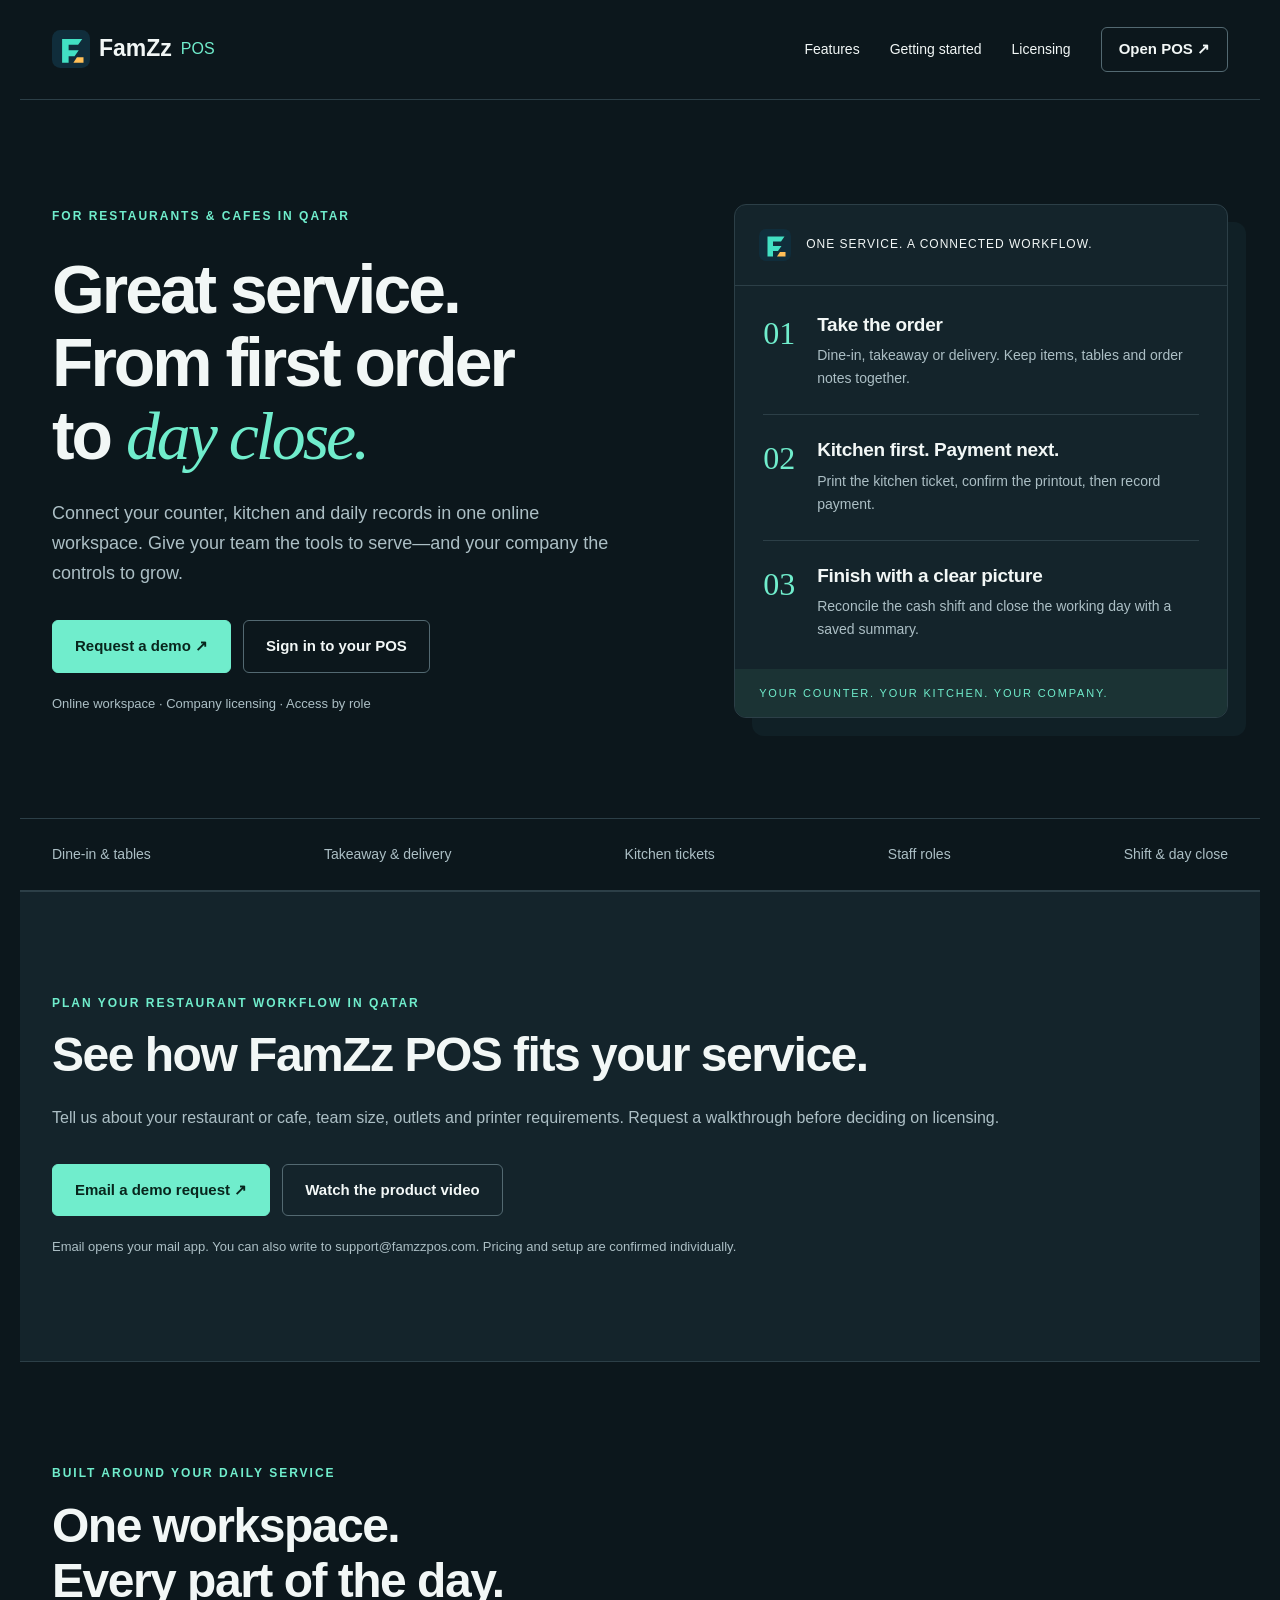
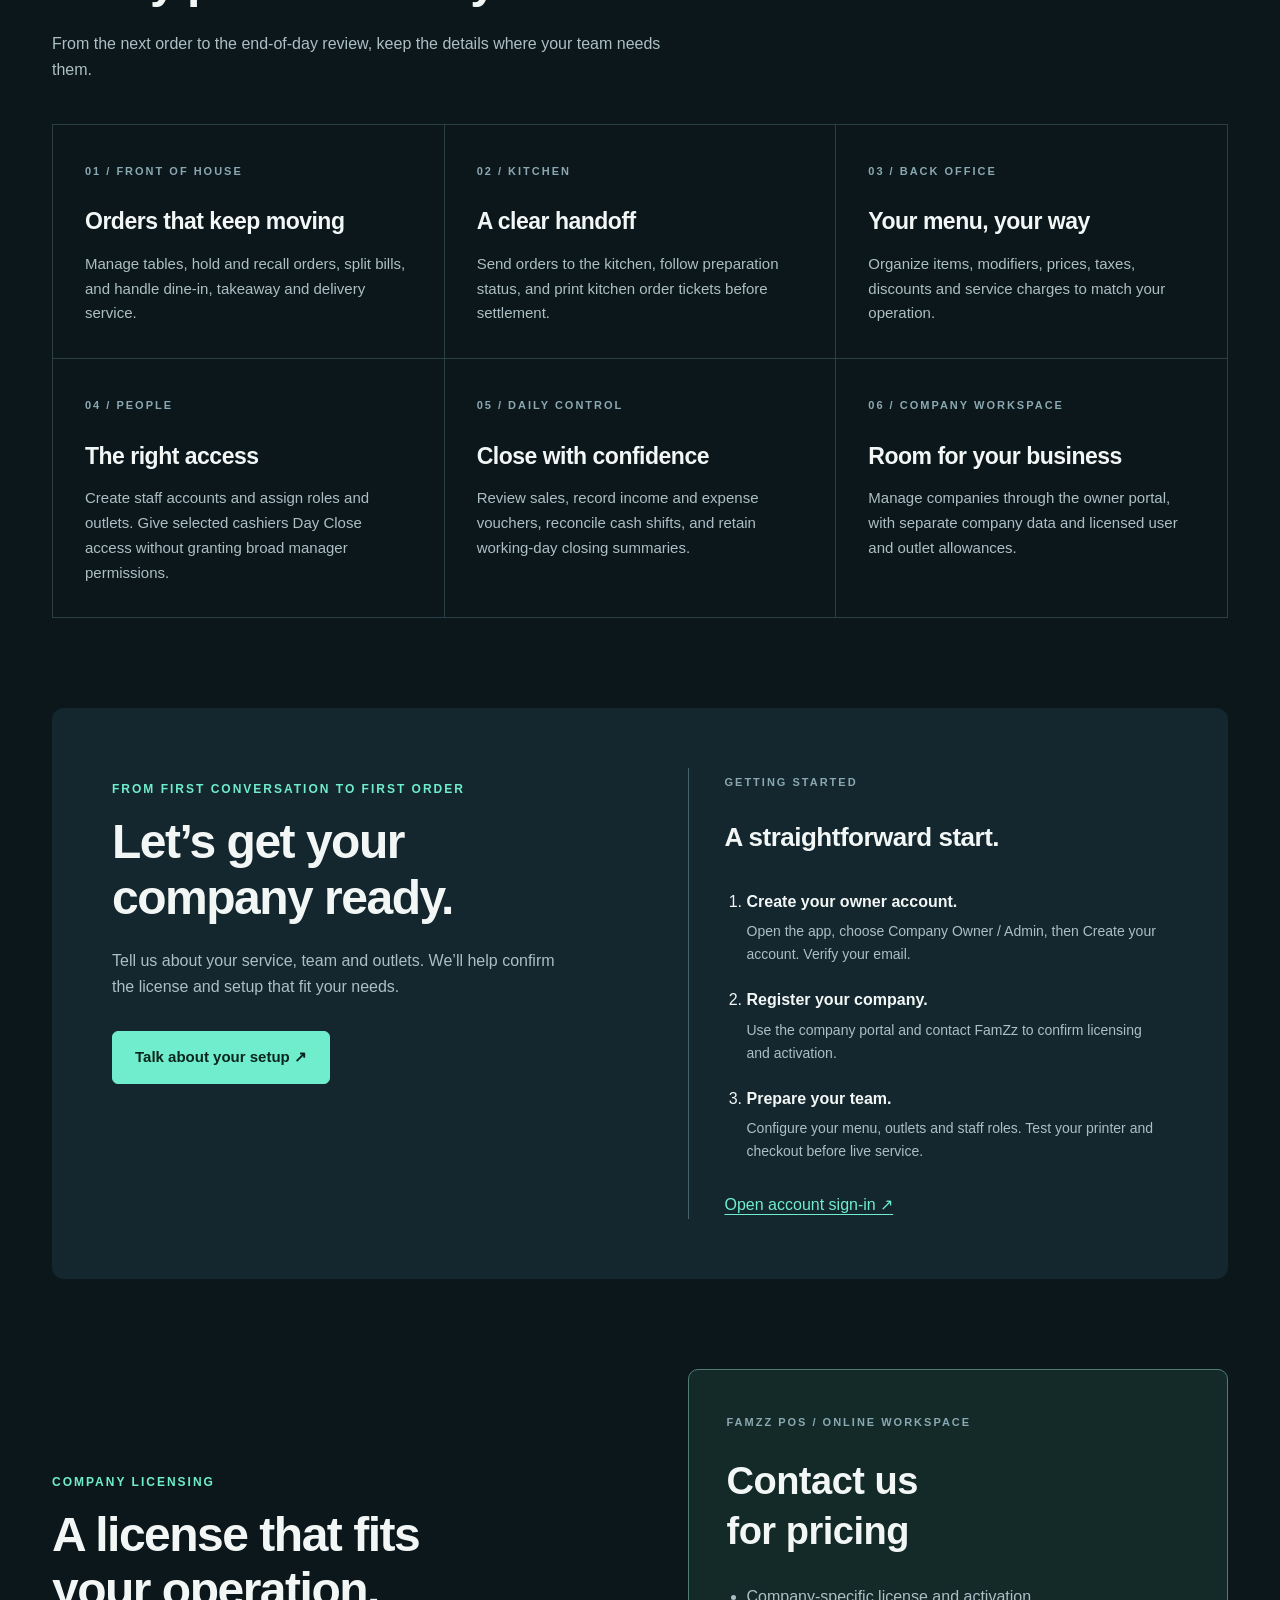
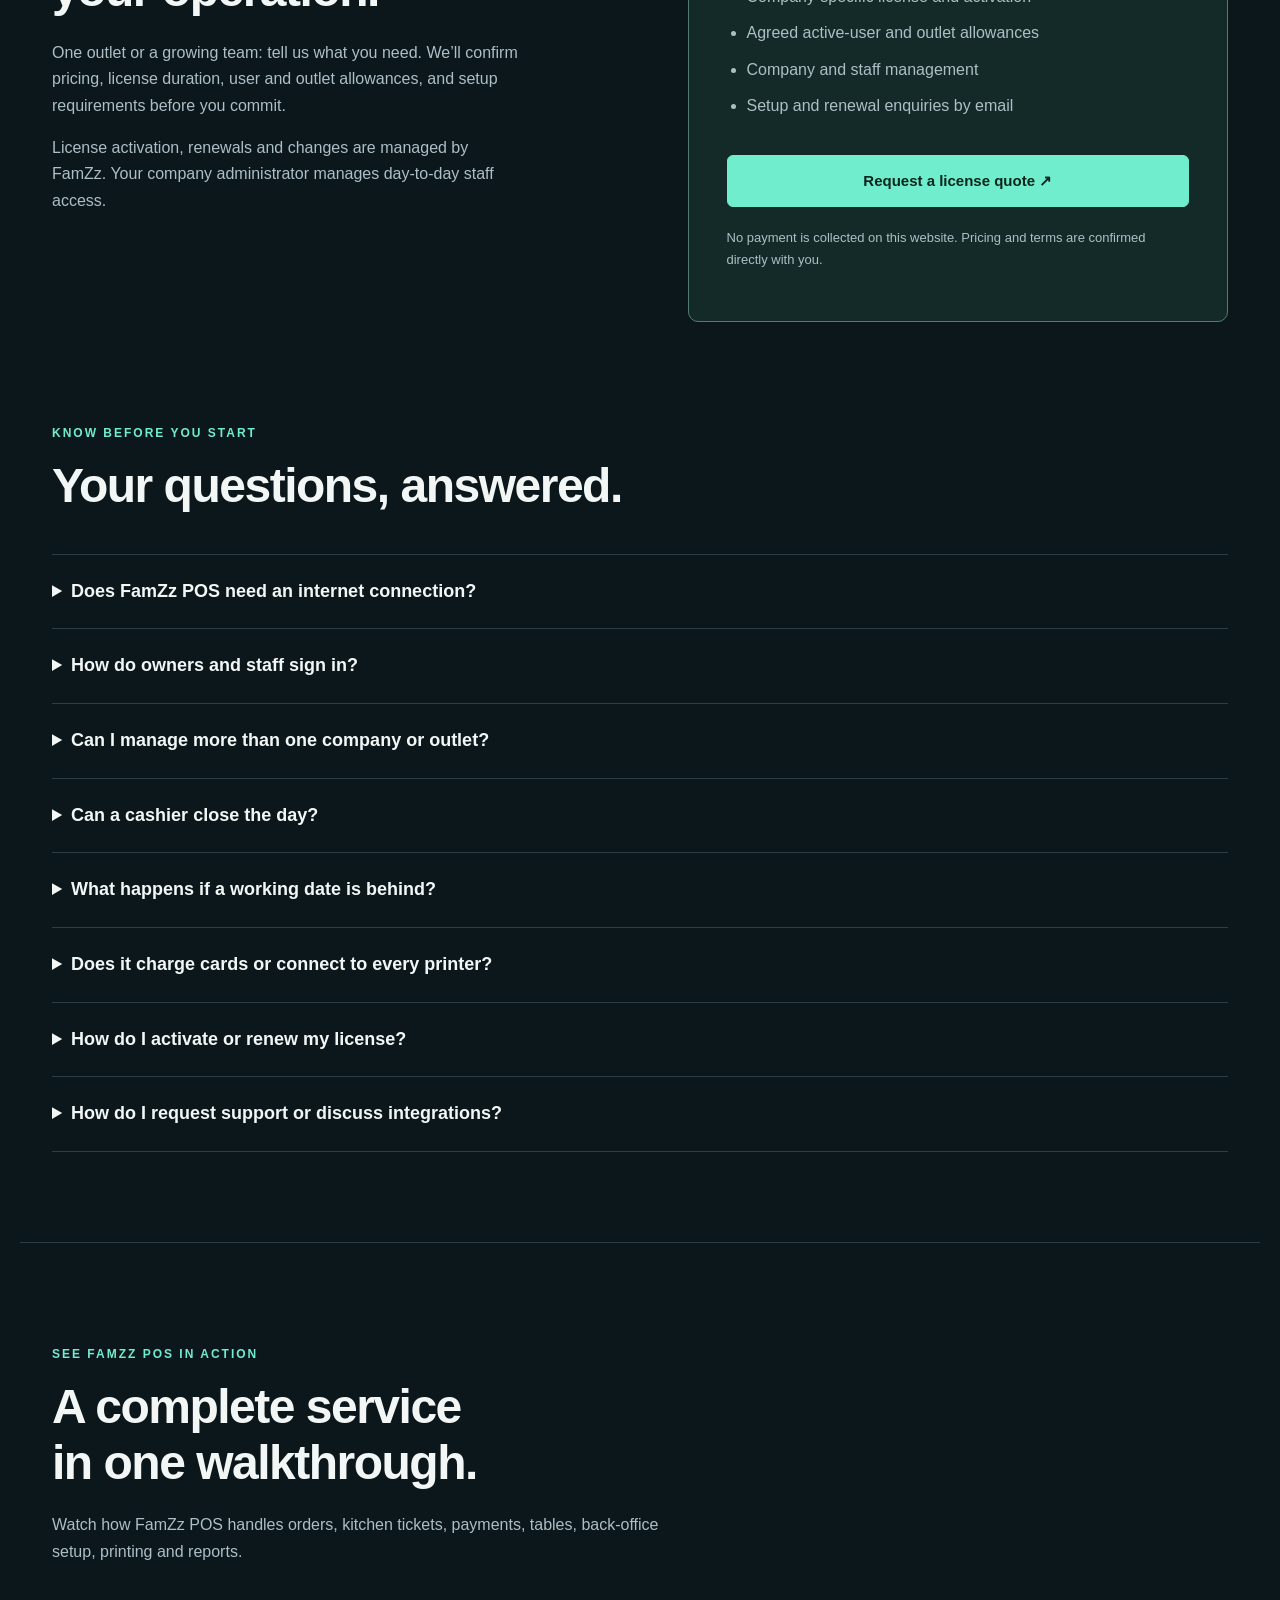
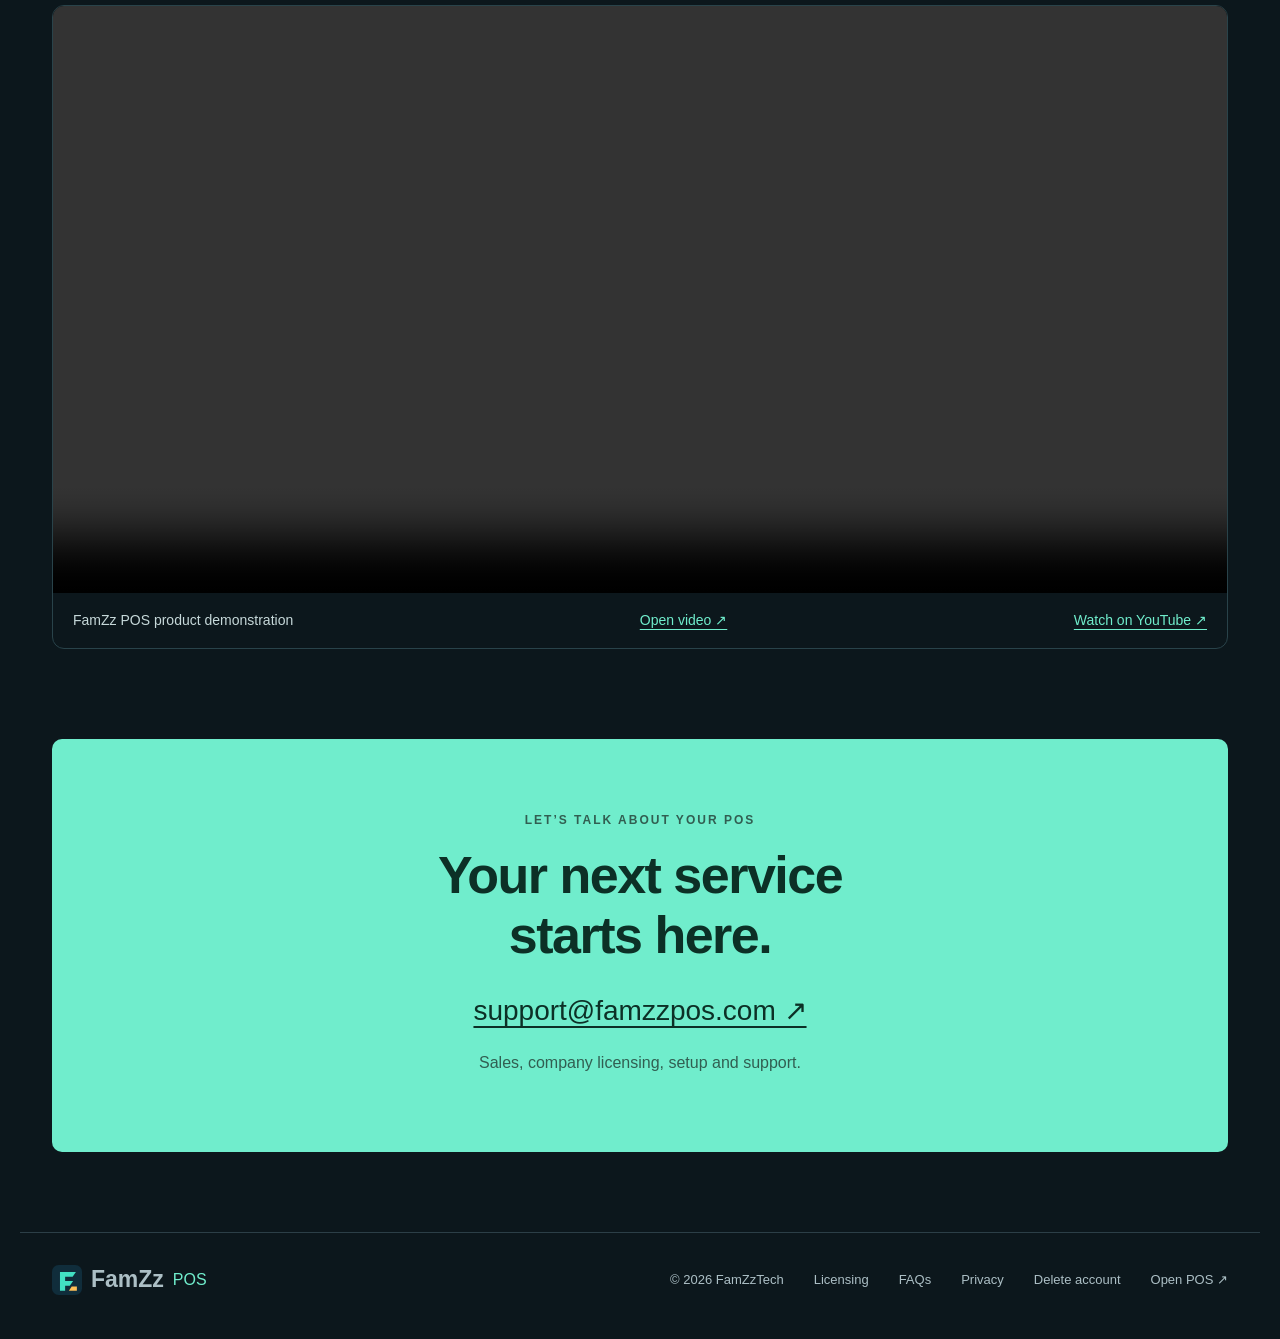
==== commit b84183d6: "Link the existing YouTube product demo" ====
--- a/website/index.html
+++ b/website/index.html
@@ -8,6 +8,6 @@
 <section class="demo-section" id="how-it-works"><div><p class="eyebrow">FROM FIRST CONVERSATION TO FIRST ORDER</p><h2>Let’s get your<br>company ready.</h2><p>Tell us about your service, team and outlets. We’ll help confirm the license and setup that fit your needs.</p><a class="button primary" href="mailto:support@famzzpos.com?subject=FamZz%20POS%20setup%20enquiry">Talk about your setup ↗</a></div><div class="note"><span class="index">GETTING STARTED</span><h3>A straightforward start.</h3><ol class="steps"><li><b>Create your owner account.</b><p>Open the app, choose Company Owner / Admin, then Create your account. Verify your email.</p></li><li><b>Register your company.</b><p>Use the company portal and contact FamZz to confirm licensing and activation.</p></li><li><b>Prepare your team.</b><p>Configure your menu, outlets and staff roles. Test your printer and checkout before live service.</p></li></ol><a class="text-link" href="https://app.famzzpos.com/login">Open account sign-in ↗</a></div></section>
 <section id="licensing" class="license"><div><p class="eyebrow">COMPANY LICENSING</p><h2>A license that fits<br>your operation.</h2><p>One outlet or a growing team: tell us what you need. We’ll confirm pricing, license duration, user and outlet allowances, and setup requirements before you commit.</p><p>License activation, renewals and changes are managed by FamZz. Your company administrator manages day-to-day staff access.</p></div><div class="price"><span class="index">FAMZZ POS / ONLINE WORKSPACE</span><h3>Contact us<br>for pricing</h3><ul><li>Company-specific license and activation</li><li>Agreed active-user and outlet allowances</li><li>Company and staff management</li><li>Setup and renewal enquiries by email</li></ul><a class="button primary" href="mailto:support@famzzpos.com?subject=FamZz%20POS%20license%20quote&body=Company%20name%3A%0ACountry%3A%0ANumber%20of%20outlets%3A%0ANumber%20of%20users%3A%0APrinter%20model%3A%0ARequirements%3A">Request a license quote ↗</a><p class="caption">No payment is collected on this website. Pricing and terms are confirmed directly with you.</p></div></section>
 <section id="support"><div class="section-head"><p class="eyebrow">KNOW BEFORE YOU START</p><h2>Your questions, answered.</h2></div><div class="faq"><details><summary>Does FamZz POS need an internet connection?</summary><p>Yes. The current online POS needs an active internet connection to sign in, load company data and save transactions. Plan reliable connectivity for your service.</p></details><details><summary>How do owners and staff sign in?</summary><p>Owners and administrators use their FamZz account through Company Owner / Admin. Staff use the Company ID, username and password supplied by their company administrator.</p></details><details><summary>Can I manage more than one company or outlet?</summary><p>The company portal supports multiple companies, with separate company workspaces. Outlet access is assigned to staff, and the number of outlets and active users is governed by each company license.</p></details><details><summary>Can a cashier close the day?</summary><p>Yes, when an administrator enables the dedicated Day Close permission on their role. Running and held orders must be resolved, and any open cash shift must be closed and reconciled first.</p></details><details><summary>What happens if a working date is behind?</summary><p>When an authorized user opens the app without an active draft, past working dates can catch up to the current local date. Open orders and cash shifts block catch-up until reconciled. This is session-triggered, not an unattended midnight service.</p></details><details><summary>Does it charge cards or connect to every printer?</summary><p>The POS records the selected payment method; it does not automatically charge a card terminal. Kitchen tickets and receipts use browser printing. Confirm printer compatibility and any payment or integration requirements with us before purchase.</p></details><details><summary>How do I activate or renew my license?</summary><p>Contact us with your company details and required user and outlet allowances. FamZz confirms the terms and manages license activation or renewal centrally. Staff cannot issue or change company licenses.</p></details><details><summary>How do I request support or discuss integrations?</summary><p>Email your company name, a description of the issue, and relevant hardware or integration requirements. Do not send passwords, payment-card details or session tokens. Integration availability and setup are confirmed individually.</p></details></div></section>
-<section class="video-demo" id="demo" style="padding:90px 32px;border-top:1px solid var(--line)"><div class="section-head" style="max-width:620px"><p class="eyebrow">SEE FAMZZ POS IN ACTION</p><h2>A complete service<br>in one walkthrough.</h2><p>Watch how FamZz POS handles orders, kitchen tickets, payments, tables, back-office setup, printing and reports.</p></div><div class="video-card" style="margin-top:38px;background:#0c171c;border:1px solid #29434a;border-radius:12px;overflow:hidden"><video controls preload="metadata" playsinline aria-label="FamZz POS product demonstration" style="display:block;width:100%;max-height:680px;background:#071015"><source src="demo/FamZz-POS-Lemon-Squeezy-Demo.mp4" type="video/mp4">Your browser does not support HTML video. <a href="demo/FamZz-POS-Lemon-Squeezy-Demo.mp4">Open the demo video</a>.</video><div class="video-meta" style="display:flex;justify-content:space-between;align-items:center;gap:20px;padding:16px 20px;color:#c6d8d9;font-size:14px"><span>FamZz POS product demonstration</span><a class="text-link" href="demo/FamZz-POS-Lemon-Squeezy-Demo.mp4" style="color:var(--mint)">Open video ↗</a></div></div></section>
+<section class="video-demo" id="demo" style="padding:90px 32px;border-top:1px solid var(--line)"><div class="section-head" style="max-width:620px"><p class="eyebrow">SEE FAMZZ POS IN ACTION</p><h2>A complete service<br>in one walkthrough.</h2><p>Watch how FamZz POS handles orders, kitchen tickets, payments, tables, back-office setup, printing and reports.</p></div><div class="video-card" style="margin-top:38px;background:#0c171c;border:1px solid #29434a;border-radius:12px;overflow:hidden"><video controls preload="metadata" playsinline aria-label="FamZz POS product demonstration" style="display:block;width:100%;max-height:680px;background:#071015"><source src="demo/FamZz-POS-Lemon-Squeezy-Demo.mp4" type="video/mp4">Your browser does not support HTML video. <a href="demo/FamZz-POS-Lemon-Squeezy-Demo.mp4">Open the demo video</a>.</video><div class="video-meta" style="display:flex;justify-content:space-between;align-items:center;gap:20px;padding:16px 20px;color:#c6d8d9;font-size:14px"><span>FamZz POS product demonstration</span><a class="text-link" href="demo/FamZz-POS-Lemon-Squeezy-Demo.mp4" style="color:var(--mint)">Open video ↗</a><a class="text-link" href="https://www.youtube.com/watch?v=cU-9arG1JxU" style="color:var(--mint)">Watch on YouTube ↗</a></div></div></section>
 <section class="contact" id="contact"><p class="eyebrow">LET’S TALK ABOUT YOUR POS</p><h2>Your next service<br>starts here.</h2><a class="email" href="mailto:support@famzzpos.com?subject=FamZz%20POS%20enquiry">support@famzzpos.com ↗</a><p>Sales, company licensing, setup and support.</p></section></main>
 <footer><a class="brand" href="#"><img src="logo.svg" alt="" width="30" height="30">FamZz <span>POS</span></a><span>© 2026 FamZzTech</span><a href="#licensing">Licensing</a><a href="#support">FAQs</a><a href="/privacy/">Privacy</a><a href="/delete-account/">Delete account</a><a href="https://app.famzzpos.com/login">Open POS ↗</a></footer></body></html>
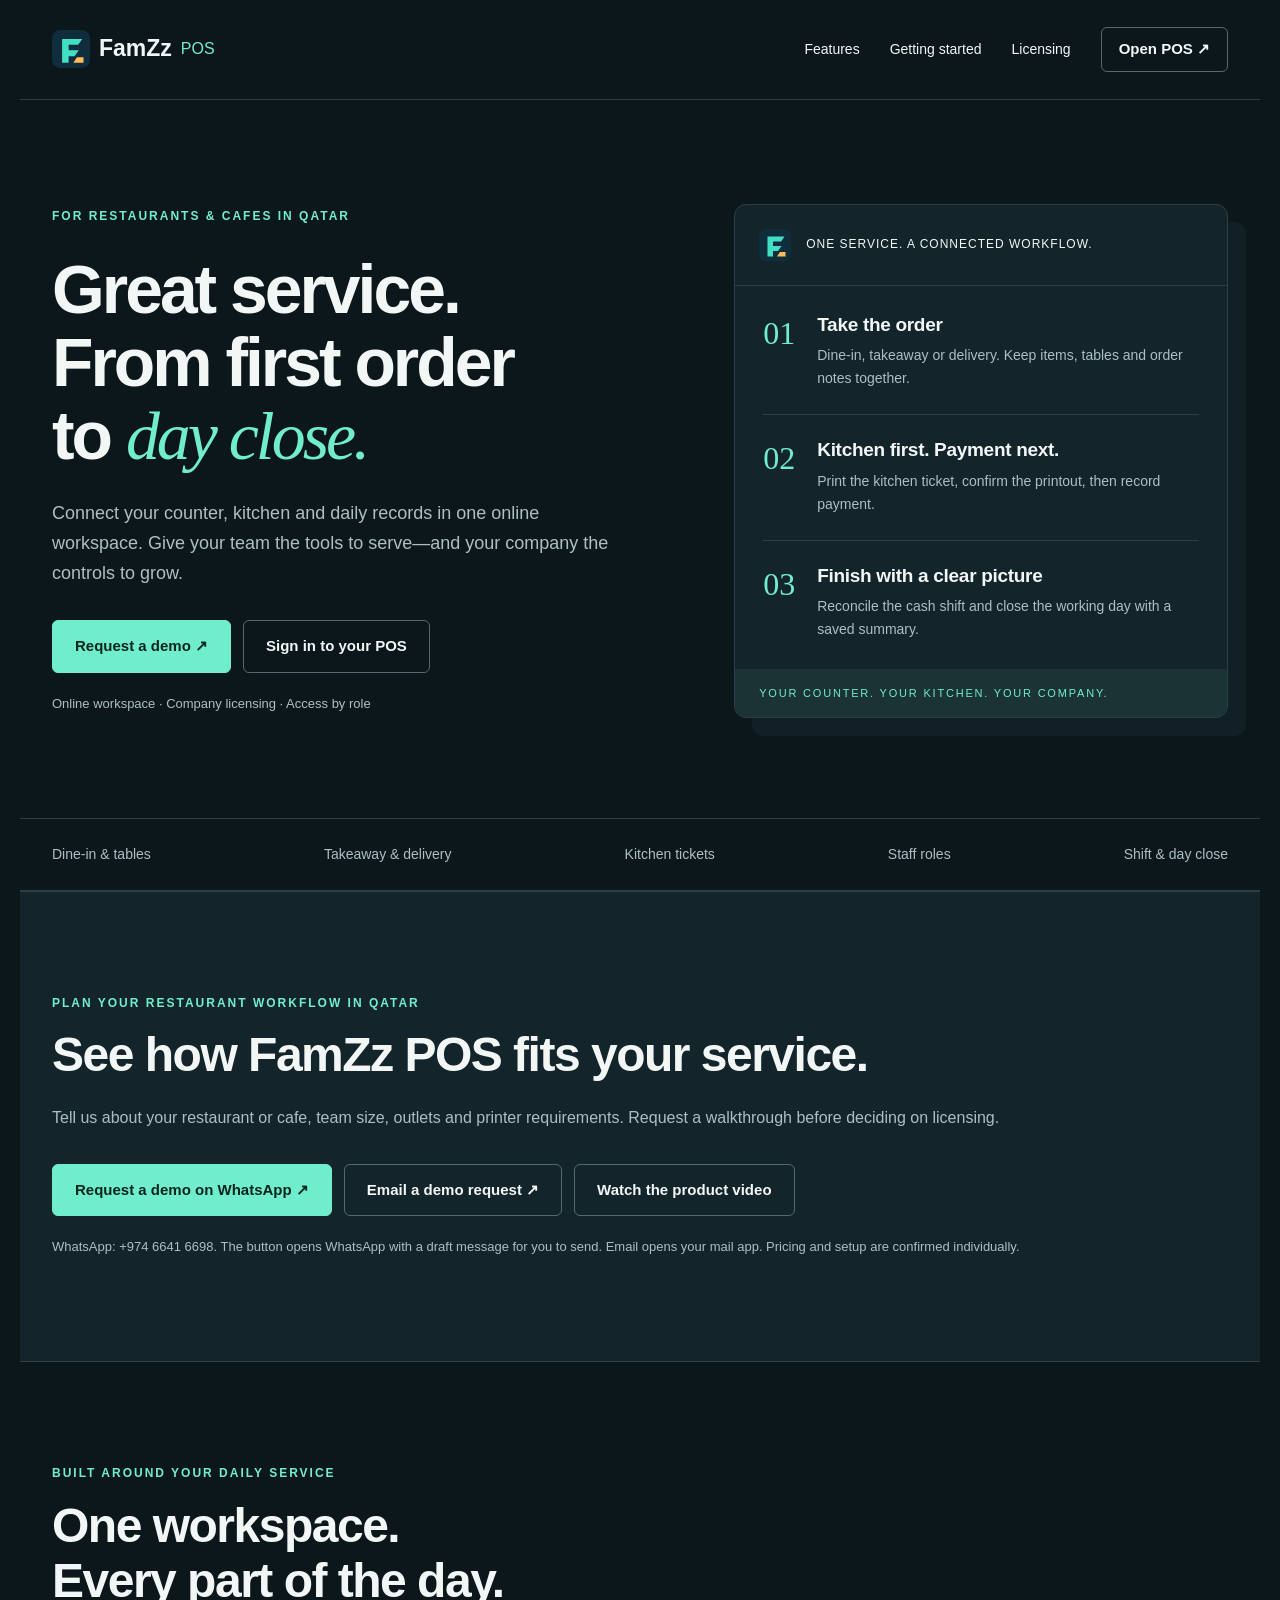
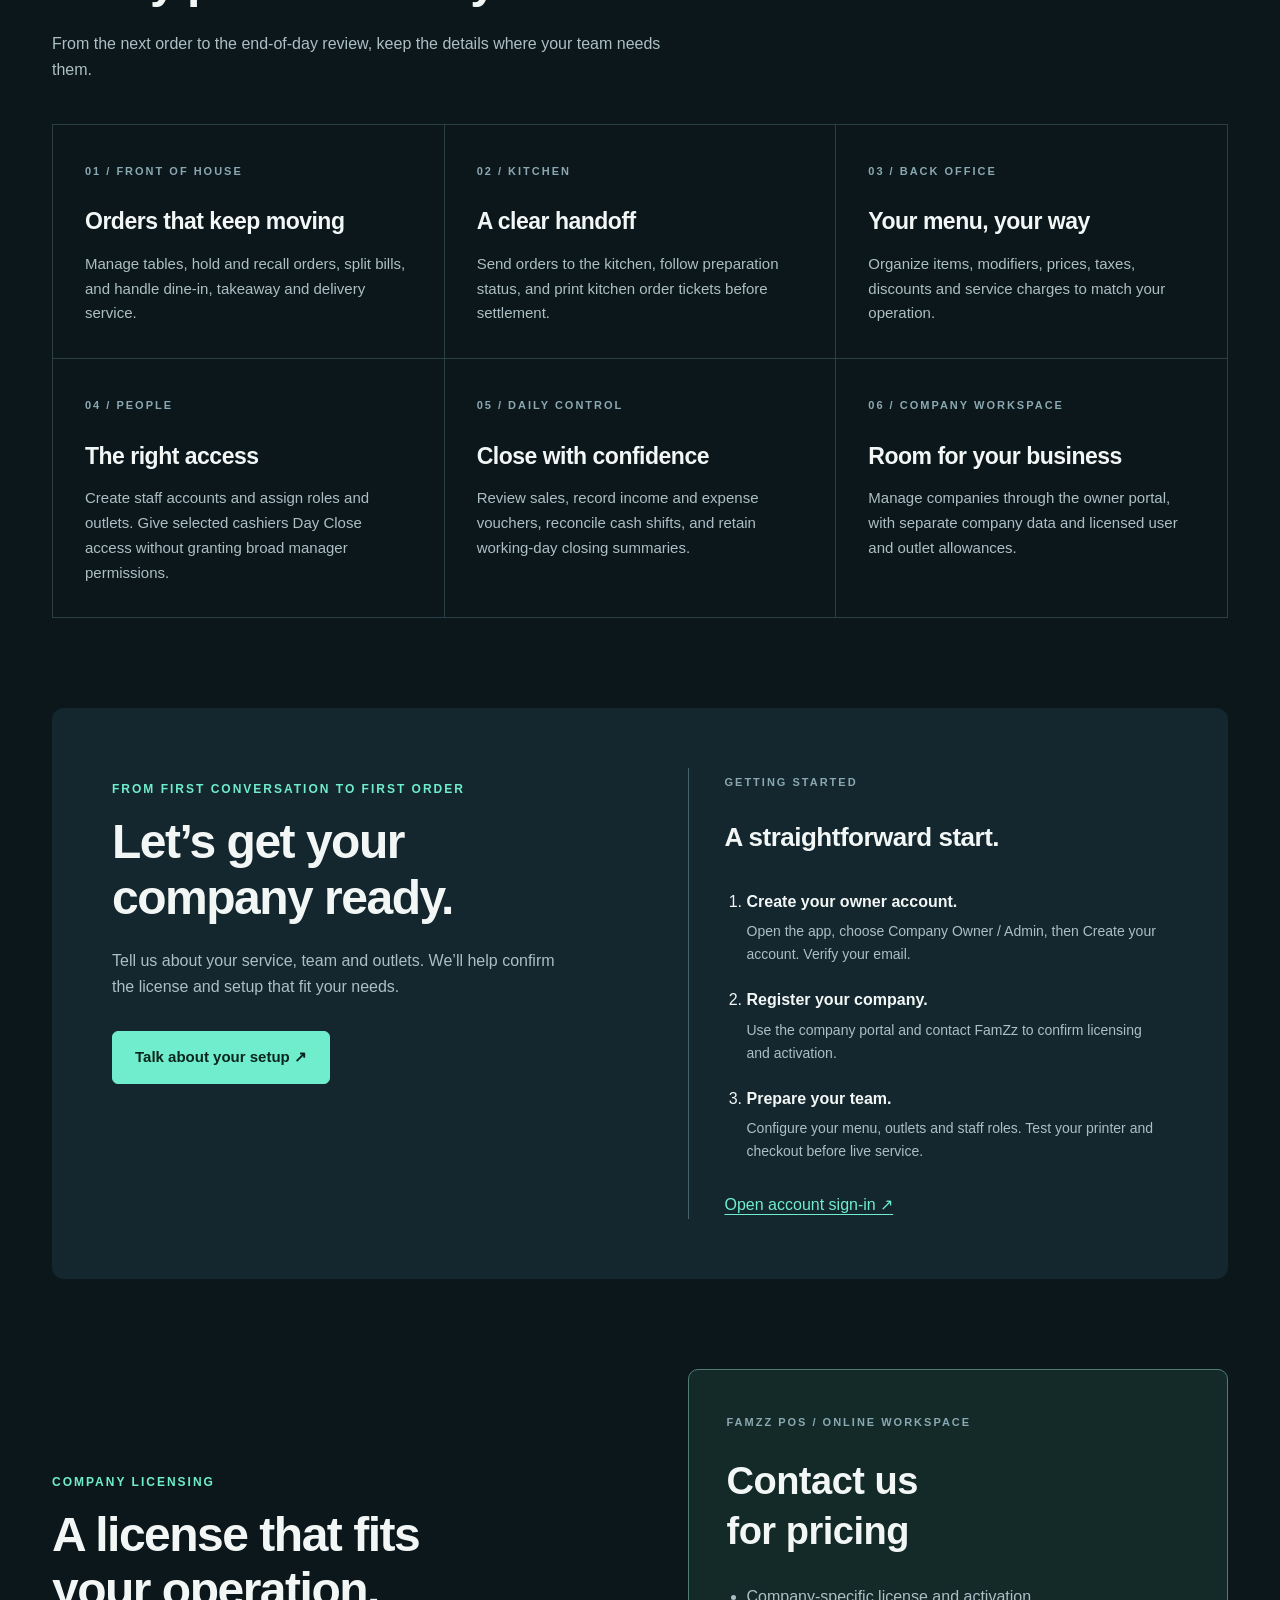
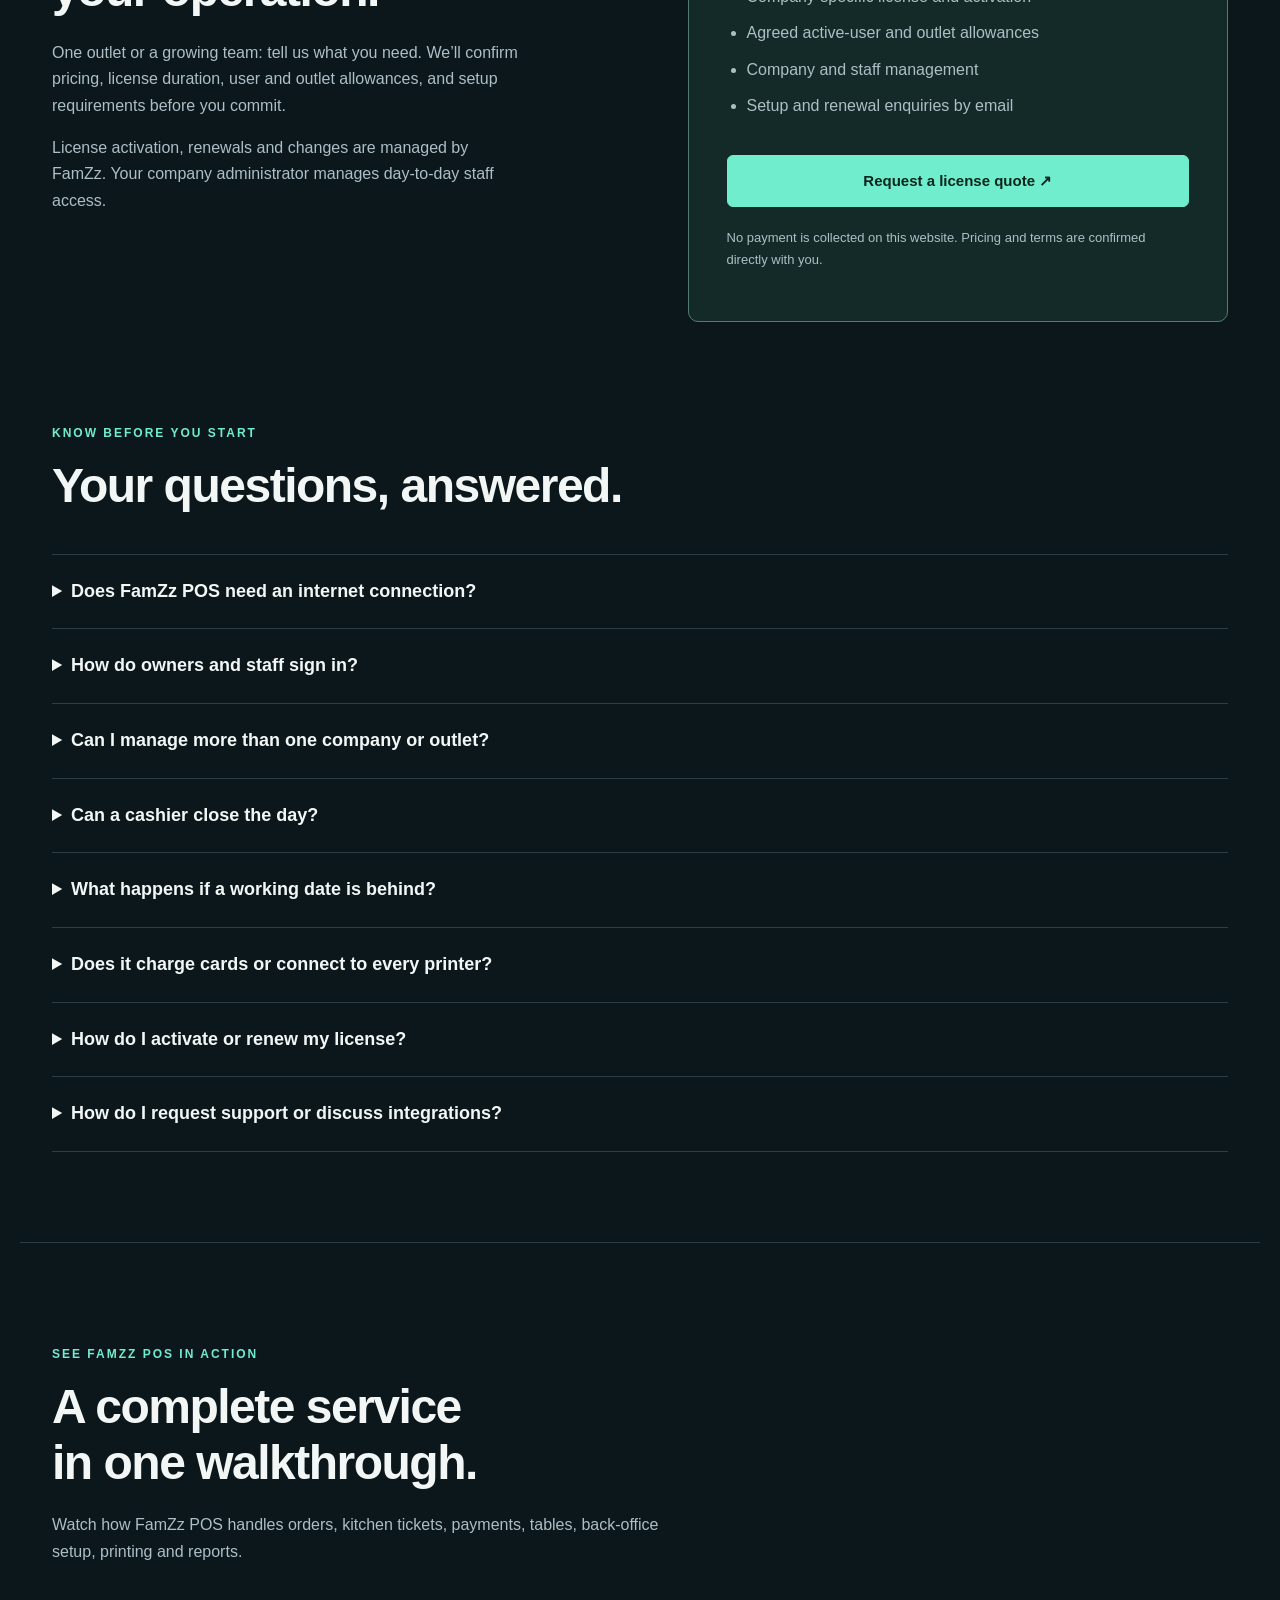
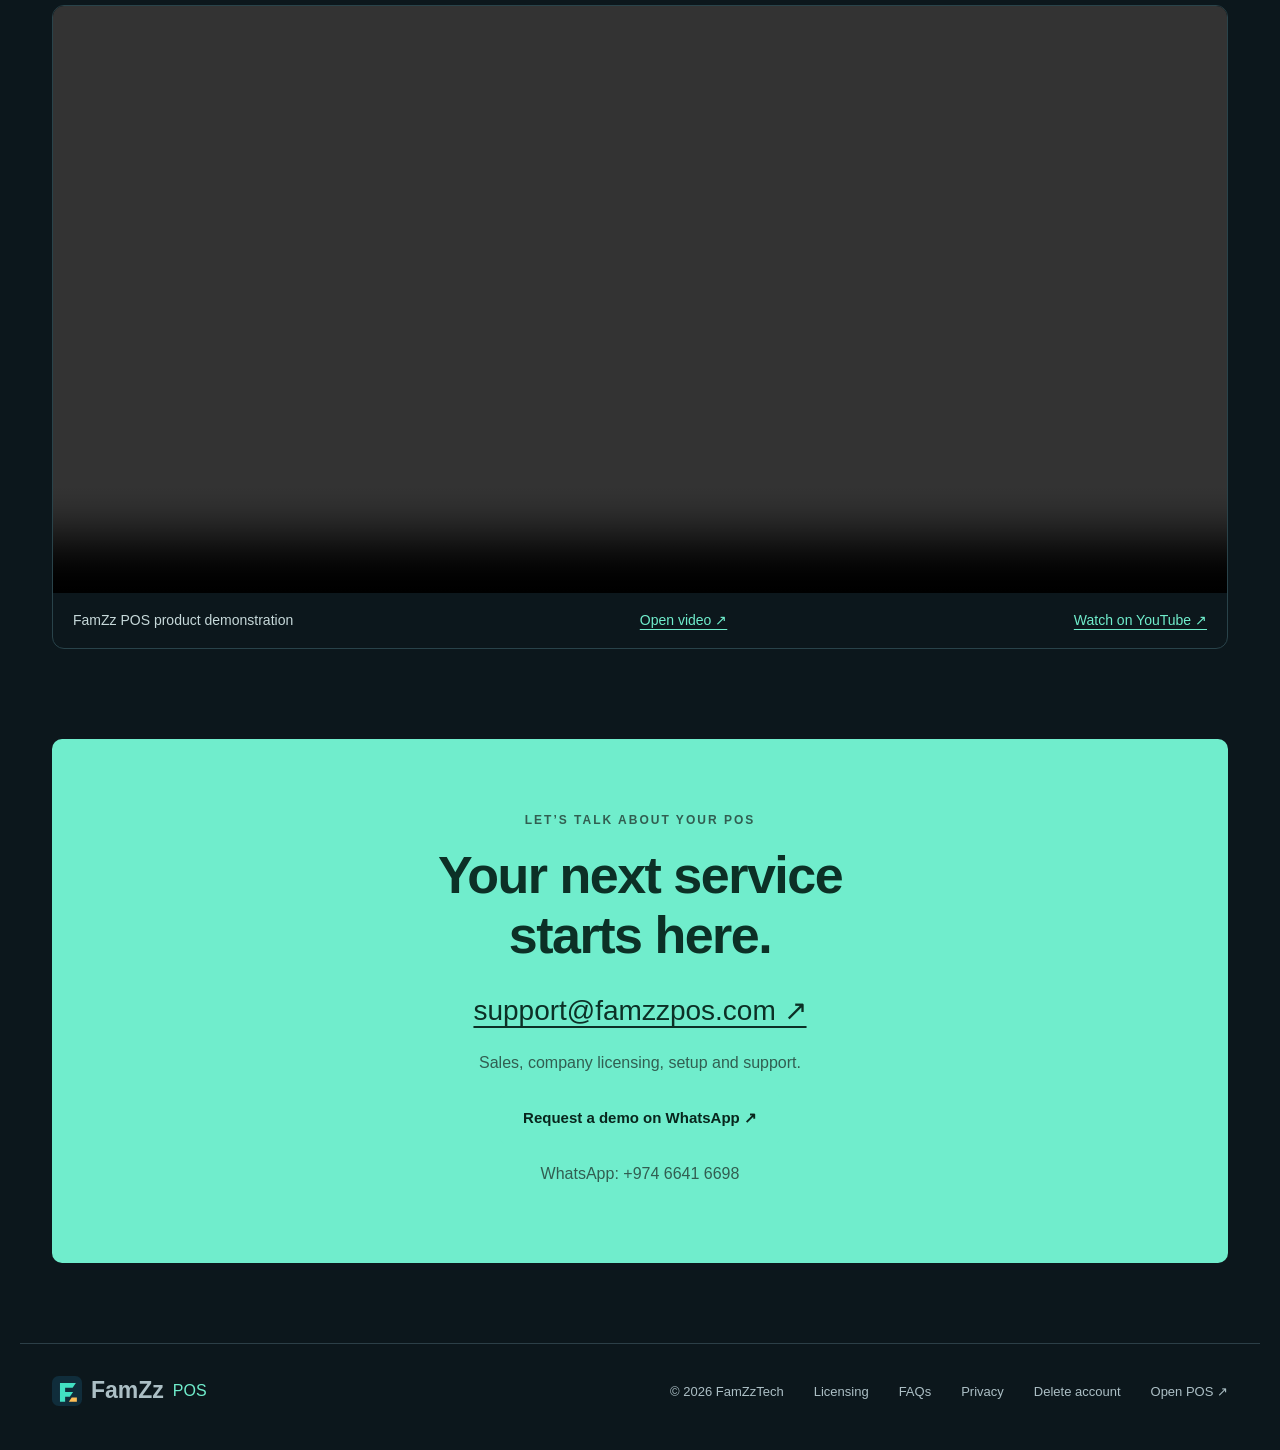
==== commit 81c37ca6: "Add WhatsApp demo enquiries for Qatar customers" ====
--- a/website/index.html
+++ b/website/index.html
@@ -3,11 +3,11 @@
 <body><a class="skip" href="#main">Skip to content</a><header><a class="brand" href="#"><img src="logo.svg" alt="" width="38" height="38">FamZz <span>POS</span></a><nav aria-label="Main navigation"><a href="#features">Features</a><a href="#how-it-works">Getting started</a><a href="#licensing">Licensing</a><a class="button small" href="https://app.famzzpos.com/login">Open POS ↗</a></nav></header>
 <main id="main"><section class="hero"><div><p class="eyebrow">FOR RESTAURANTS & CAFES IN QATAR</p><h1>Great service.<br>From first order<br>to <em>day close.</em></h1><p class="intro">Connect your counter, kitchen and daily records in one online workspace. Give your team the tools to serve—and your company the controls to grow.</p><div class="actions"><a class="button primary" href="#request-demo">Request a demo ↗</a><a class="button" href="https://app.famzzpos.com/login">Sign in to your POS</a></div><p class="caption">Online workspace · Company licensing · Access by role</p></div><aside class="flow" aria-label="FamZz POS service workflow"><div class="flow-head"><img src="logo.svg" width="32" height="32" alt=""><span>ONE SERVICE. A CONNECTED WORKFLOW.</span></div><ol><li><span class="number">01</span><div><h2>Take the order</h2><p>Dine-in, takeaway or delivery. Keep items, tables and order notes together.</p></div></li><li><span class="number">02</span><div><h2>Kitchen first. Payment next.</h2><p>Print the kitchen ticket, confirm the printout, then record payment.</p></div></li><li><span class="number">03</span><div><h2>Finish with a clear picture</h2><p>Reconcile the cash shift and close the working day with a saved summary.</p></div></li></ol><div class="flow-foot">YOUR COUNTER. YOUR KITCHEN. YOUR COMPANY.</div></aside></section>
 <div class="ribbon"><span>Dine-in & tables</span><span>Takeaway & delivery</span><span>Kitchen tickets</span><span>Staff roles</span><span>Shift & day close</span></div>
-<section id="request-demo" class="demo-request"><p class="eyebrow">PLAN YOUR RESTAURANT WORKFLOW IN QATAR</p><h2>See how FamZz POS fits your service.</h2><p>Tell us about your restaurant or cafe, team size, outlets and printer requirements. Request a walkthrough before deciding on licensing.</p><div class="actions"><a class="button primary" href="mailto:support@famzzpos.com?subject=FamZz%20POS%20demo%20request%20-%20Qatar&amp;body=Business%20name%3A%0ACity%3A%0AOutlets%3A%0ATeam%20size%3A%0APreferred%20demo%20time%3A">Email a demo request ↗</a><a class="button" href="#demo">Watch the product video</a></div><p class="caption">Email opens your mail app. You can also write to support@famzzpos.com. Pricing and setup are confirmed individually.</p></section>
+<section id="request-demo" class="demo-request"><p class="eyebrow">PLAN YOUR RESTAURANT WORKFLOW IN QATAR</p><h2>See how FamZz POS fits your service.</h2><p>Tell us about your restaurant or cafe, team size, outlets and printer requirements. Request a walkthrough before deciding on licensing.</p><div class="actions"><a class="button primary" href="https://wa.me/97466416698?text=Hello%20FamZz%20POS%2C%20I%20would%20like%20to%20request%20a%20demo%20for%20my%20business.">Request a demo on WhatsApp ↗</a><a class="button" href="mailto:support@famzzpos.com?subject=FamZz%20POS%20demo%20request%20-%20Qatar&amp;body=Business%20name%3A%0ACity%3A%0AOutlets%3A%0ATeam%20size%3A%0APreferred%20demo%20time%3A">Email a demo request ↗</a><a class="button" href="#demo">Watch the product video</a></div><p class="caption">WhatsApp: +974 6641 6698. The button opens WhatsApp with a draft message for you to send. Email opens your mail app. Pricing and setup are confirmed individually.</p></section>
 <section id="features"><div class="section-head"><p class="eyebrow">BUILT AROUND YOUR DAILY SERVICE</p><h2>One workspace.<br>Every part of the day.</h2><p>From the next order to the end-of-day review, keep the details where your team needs them.</p></div><div class="grid"><article><span class="index">01 / FRONT OF HOUSE</span><h3>Orders that keep moving</h3><p>Manage tables, hold and recall orders, split bills, and handle dine-in, takeaway and delivery service.</p></article><article><span class="index">02 / KITCHEN</span><h3>A clear handoff</h3><p>Send orders to the kitchen, follow preparation status, and print kitchen order tickets before settlement.</p></article><article><span class="index">03 / BACK OFFICE</span><h3>Your menu, your way</h3><p>Organize items, modifiers, prices, taxes, discounts and service charges to match your operation.</p></article><article><span class="index">04 / PEOPLE</span><h3>The right access</h3><p>Create staff accounts and assign roles and outlets. Give selected cashiers Day Close access without granting broad manager permissions.</p></article><article><span class="index">05 / DAILY CONTROL</span><h3>Close with confidence</h3><p>Review sales, record income and expense vouchers, reconcile cash shifts, and retain working-day closing summaries.</p></article><article><span class="index">06 / COMPANY WORKSPACE</span><h3>Room for your business</h3><p>Manage companies through the owner portal, with separate company data and licensed user and outlet allowances.</p></article></div></section>
 <section class="demo-section" id="how-it-works"><div><p class="eyebrow">FROM FIRST CONVERSATION TO FIRST ORDER</p><h2>Let’s get your<br>company ready.</h2><p>Tell us about your service, team and outlets. We’ll help confirm the license and setup that fit your needs.</p><a class="button primary" href="mailto:support@famzzpos.com?subject=FamZz%20POS%20setup%20enquiry">Talk about your setup ↗</a></div><div class="note"><span class="index">GETTING STARTED</span><h3>A straightforward start.</h3><ol class="steps"><li><b>Create your owner account.</b><p>Open the app, choose Company Owner / Admin, then Create your account. Verify your email.</p></li><li><b>Register your company.</b><p>Use the company portal and contact FamZz to confirm licensing and activation.</p></li><li><b>Prepare your team.</b><p>Configure your menu, outlets and staff roles. Test your printer and checkout before live service.</p></li></ol><a class="text-link" href="https://app.famzzpos.com/login">Open account sign-in ↗</a></div></section>
 <section id="licensing" class="license"><div><p class="eyebrow">COMPANY LICENSING</p><h2>A license that fits<br>your operation.</h2><p>One outlet or a growing team: tell us what you need. We’ll confirm pricing, license duration, user and outlet allowances, and setup requirements before you commit.</p><p>License activation, renewals and changes are managed by FamZz. Your company administrator manages day-to-day staff access.</p></div><div class="price"><span class="index">FAMZZ POS / ONLINE WORKSPACE</span><h3>Contact us<br>for pricing</h3><ul><li>Company-specific license and activation</li><li>Agreed active-user and outlet allowances</li><li>Company and staff management</li><li>Setup and renewal enquiries by email</li></ul><a class="button primary" href="mailto:support@famzzpos.com?subject=FamZz%20POS%20license%20quote&body=Company%20name%3A%0ACountry%3A%0ANumber%20of%20outlets%3A%0ANumber%20of%20users%3A%0APrinter%20model%3A%0ARequirements%3A">Request a license quote ↗</a><p class="caption">No payment is collected on this website. Pricing and terms are confirmed directly with you.</p></div></section>
 <section id="support"><div class="section-head"><p class="eyebrow">KNOW BEFORE YOU START</p><h2>Your questions, answered.</h2></div><div class="faq"><details><summary>Does FamZz POS need an internet connection?</summary><p>Yes. The current online POS needs an active internet connection to sign in, load company data and save transactions. Plan reliable connectivity for your service.</p></details><details><summary>How do owners and staff sign in?</summary><p>Owners and administrators use their FamZz account through Company Owner / Admin. Staff use the Company ID, username and password supplied by their company administrator.</p></details><details><summary>Can I manage more than one company or outlet?</summary><p>The company portal supports multiple companies, with separate company workspaces. Outlet access is assigned to staff, and the number of outlets and active users is governed by each company license.</p></details><details><summary>Can a cashier close the day?</summary><p>Yes, when an administrator enables the dedicated Day Close permission on their role. Running and held orders must be resolved, and any open cash shift must be closed and reconciled first.</p></details><details><summary>What happens if a working date is behind?</summary><p>When an authorized user opens the app without an active draft, past working dates can catch up to the current local date. Open orders and cash shifts block catch-up until reconciled. This is session-triggered, not an unattended midnight service.</p></details><details><summary>Does it charge cards or connect to every printer?</summary><p>The POS records the selected payment method; it does not automatically charge a card terminal. Kitchen tickets and receipts use browser printing. Confirm printer compatibility and any payment or integration requirements with us before purchase.</p></details><details><summary>How do I activate or renew my license?</summary><p>Contact us with your company details and required user and outlet allowances. FamZz confirms the terms and manages license activation or renewal centrally. Staff cannot issue or change company licenses.</p></details><details><summary>How do I request support or discuss integrations?</summary><p>Email your company name, a description of the issue, and relevant hardware or integration requirements. Do not send passwords, payment-card details or session tokens. Integration availability and setup are confirmed individually.</p></details></div></section>
-<section class="video-demo" id="demo" style="padding:90px 32px;border-top:1px solid var(--line)"><div class="section-head" style="max-width:620px"><p class="eyebrow">SEE FAMZZ POS IN ACTION</p><h2>A complete service<br>in one walkthrough.</h2><p>Watch how FamZz POS handles orders, kitchen tickets, payments, tables, back-office setup, printing and reports.</p></div><div class="video-card" style="margin-top:38px;background:#0c171c;border:1px solid #29434a;border-radius:12px;overflow:hidden"><video controls preload="metadata" playsinline aria-label="FamZz POS product demonstration" style="display:block;width:100%;max-height:680px;background:#071015"><source src="demo/FamZz-POS-Lemon-Squeezy-Demo.mp4" type="video/mp4">Your browser does not support HTML video. <a href="demo/FamZz-POS-Lemon-Squeezy-Demo.mp4">Open the demo video</a>.</video><div class="video-meta" style="display:flex;justify-content:space-between;align-items:center;gap:20px;padding:16px 20px;color:#c6d8d9;font-size:14px"><span>FamZz POS product demonstration</span><a class="text-link" href="demo/FamZz-POS-Lemon-Squeezy-Demo.mp4" style="color:var(--mint)">Open video ↗</a><a class="text-link" href="https://www.youtube.com/watch?v=cU-9arG1JxU" style="color:var(--mint)">Watch on YouTube ↗</a></div></div></section>
-<section class="contact" id="contact"><p class="eyebrow">LET’S TALK ABOUT YOUR POS</p><h2>Your next service<br>starts here.</h2><a class="email" href="mailto:support@famzzpos.com?subject=FamZz%20POS%20enquiry">support@famzzpos.com ↗</a><p>Sales, company licensing, setup and support.</p></section></main>
+<section class="video-demo demo-layout-1" id="demo"><div class="section-head demo-layout-2"><p class="eyebrow">SEE FAMZZ POS IN ACTION</p><h2>A complete service<br>in one walkthrough.</h2><p>Watch how FamZz POS handles orders, kitchen tickets, payments, tables, back-office setup, printing and reports.</p></div><div class="video-card demo-layout-3"><video controls preload="metadata" playsinline aria-label="FamZz POS product demonstration" class="demo-layout-4"><source src="demo/FamZz-POS-Lemon-Squeezy-Demo.mp4" type="video/mp4">Your browser does not support HTML video. <a href="demo/FamZz-POS-Lemon-Squeezy-Demo.mp4">Open the demo video</a>.</video><div class="video-meta demo-layout-5"><span>FamZz POS product demonstration</span><a class="text-link demo-layout-6" href="demo/FamZz-POS-Lemon-Squeezy-Demo.mp4">Open video ↗</a><a class="text-link demo-layout-7" href="https://www.youtube.com/watch?v=cU-9arG1JxU">Watch on YouTube ↗</a></div></div></section>
+<section class="contact" id="contact"><p class="eyebrow">LET’S TALK ABOUT YOUR POS</p><h2>Your next service<br>starts here.</h2><a class="email" href="mailto:support@famzzpos.com?subject=FamZz%20POS%20enquiry">support@famzzpos.com ↗</a><p>Sales, company licensing, setup and support.</p><a class="button primary" href="https://wa.me/97466416698?text=Hello%20FamZz%20POS%2C%20I%20would%20like%20to%20request%20a%20demo%20for%20my%20business.">Request a demo on WhatsApp ↗</a><p>WhatsApp: +974 6641 6698</p></section></main>
 <footer><a class="brand" href="#"><img src="logo.svg" alt="" width="30" height="30">FamZz <span>POS</span></a><span>© 2026 FamZzTech</span><a href="#licensing">Licensing</a><a href="#support">FAQs</a><a href="/privacy/">Privacy</a><a href="/delete-account/">Delete account</a><a href="https://app.famzzpos.com/login">Open POS ↗</a></footer></body></html>
--- a/website/style.css
+++ b/website/style.css
@@ -5,3 +5,12 @@
 /* Keep intrinsic demo-video dimensions inside the page at every viewport. */
 .video-card{min-width:0;max-width:100%}.video-card video{max-width:100%;height:auto;object-fit:contain}.video-meta{flex-wrap:wrap;overflow-wrap:anywhere}.demo-request{border-block:1px solid var(--line);background:var(--panel)}
 @media(max-width:520px){.video-demo{padding:60px 20px!important}.video-meta{align-items:flex-start!important}.demo-request .button{width:100%}}
+
+/* Demo layout: external styles remain compatible with the existing CSP. */
+.demo-layout-1{padding:90px 32px;border-top:1px solid var(--line)}
+.demo-layout-2{max-width:620px}
+.demo-layout-3{margin-top:38px;background:#0c171c;border:1px solid #29434a;border-radius:12px;overflow:hidden}
+.demo-layout-4{display:block;width:100%;max-height:680px;background:#071015}
+.demo-layout-5{display:flex;justify-content:space-between;align-items:center;gap:20px;padding:16px 20px;color:#c6d8d9;font-size:14px}
+.demo-layout-6{color:var(--mint)}
+.demo-layout-7{color:var(--mint)}
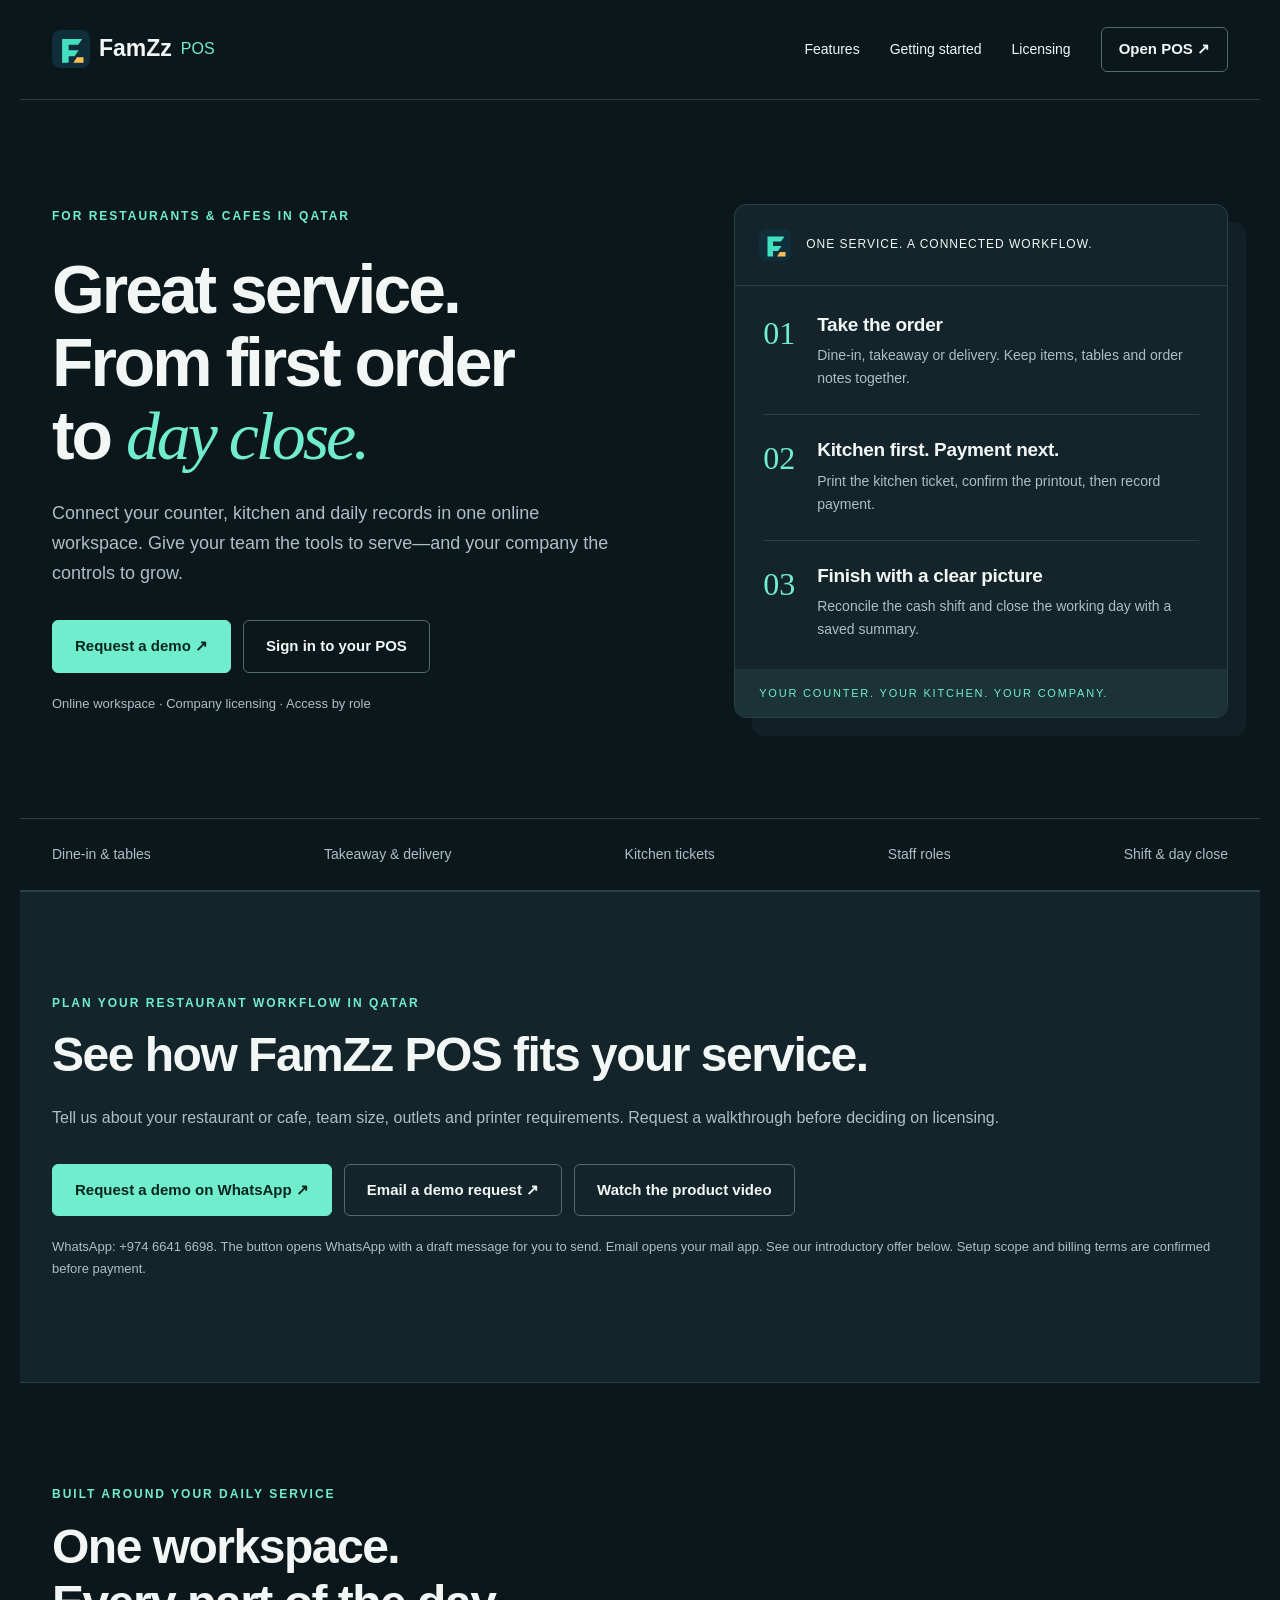
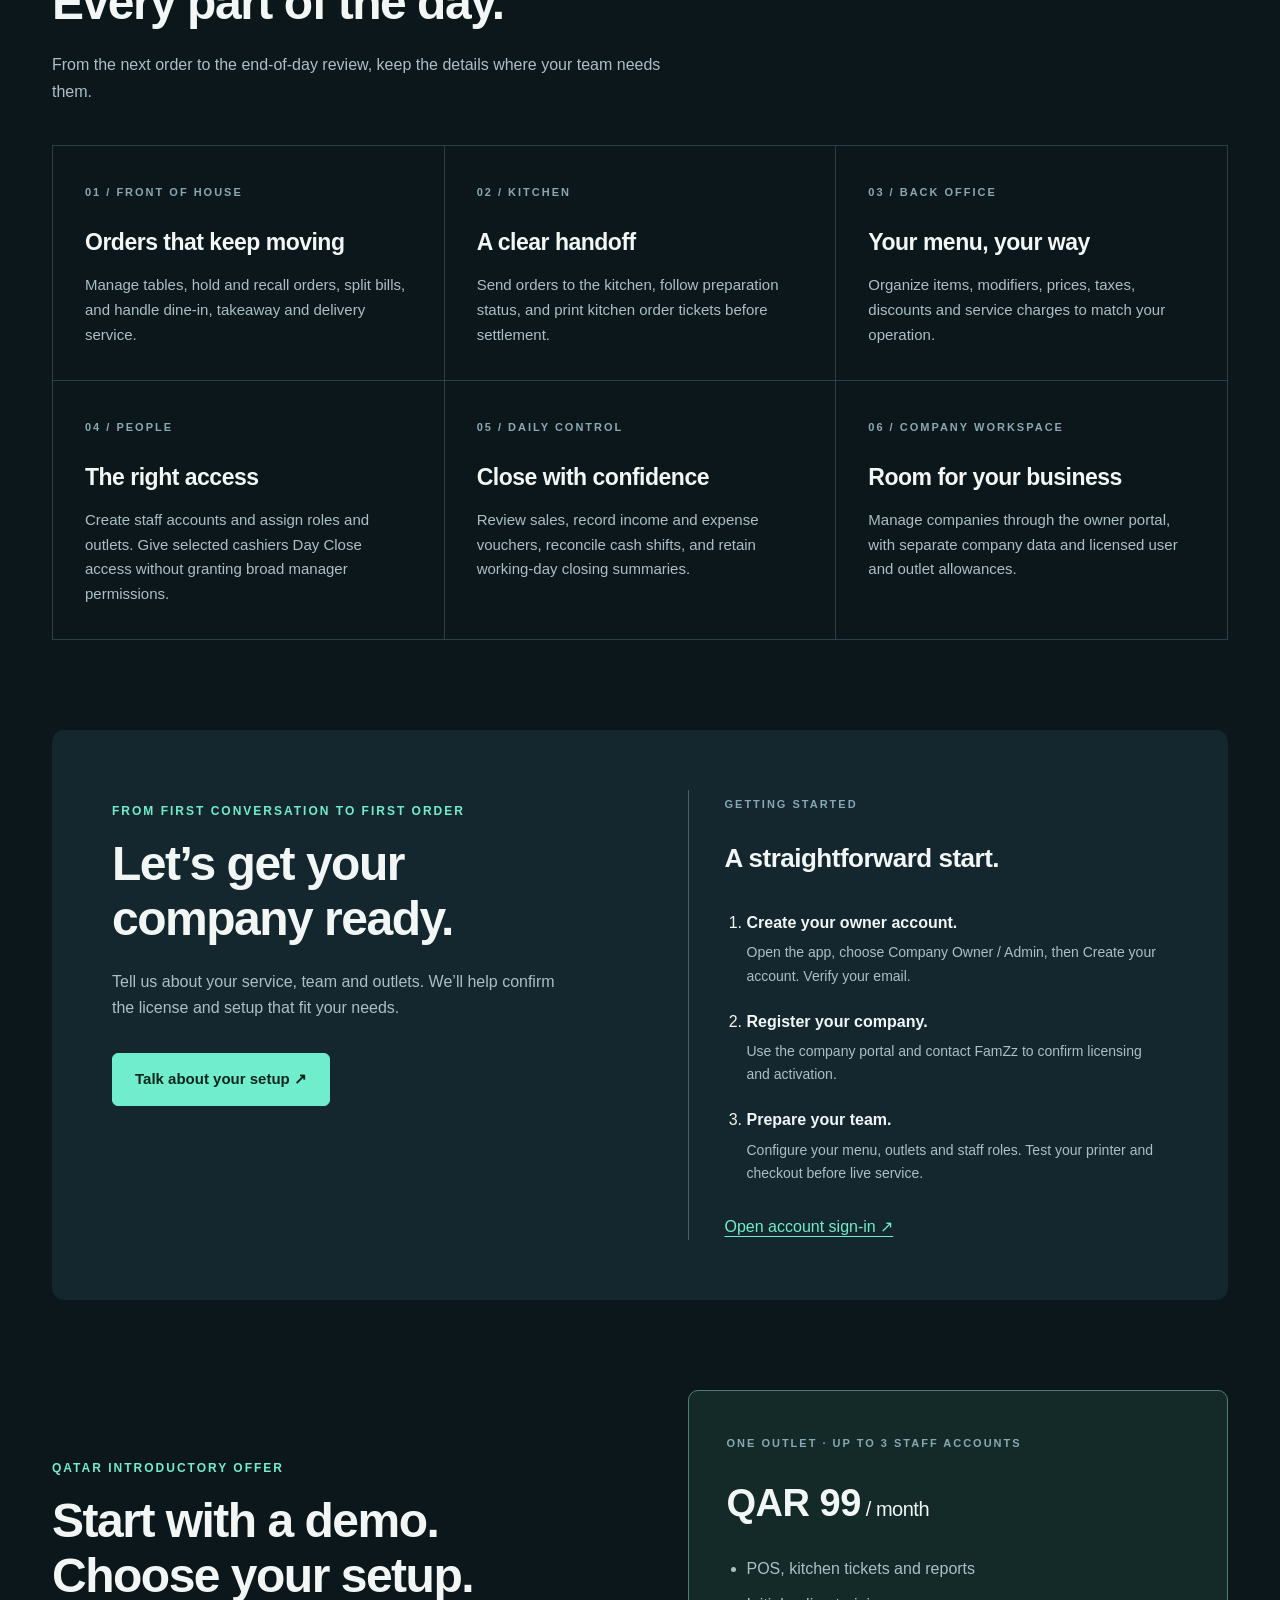
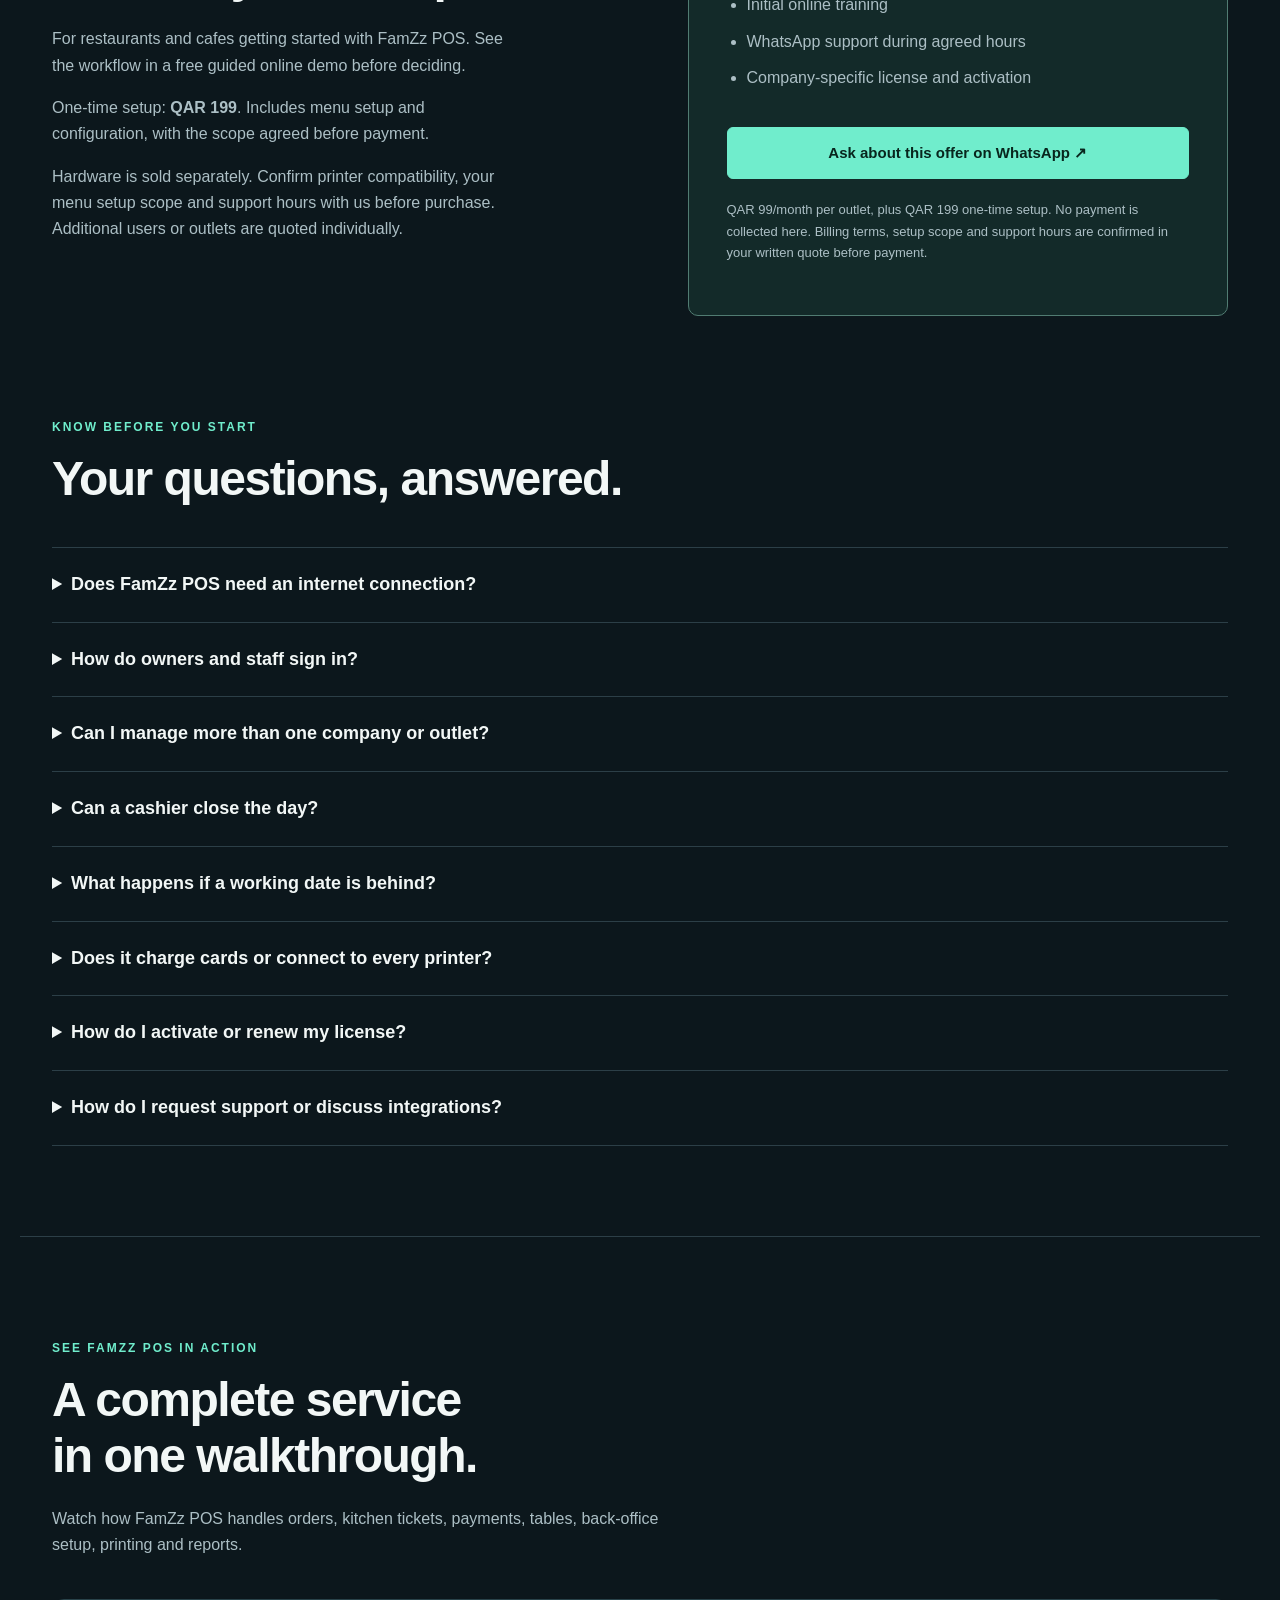
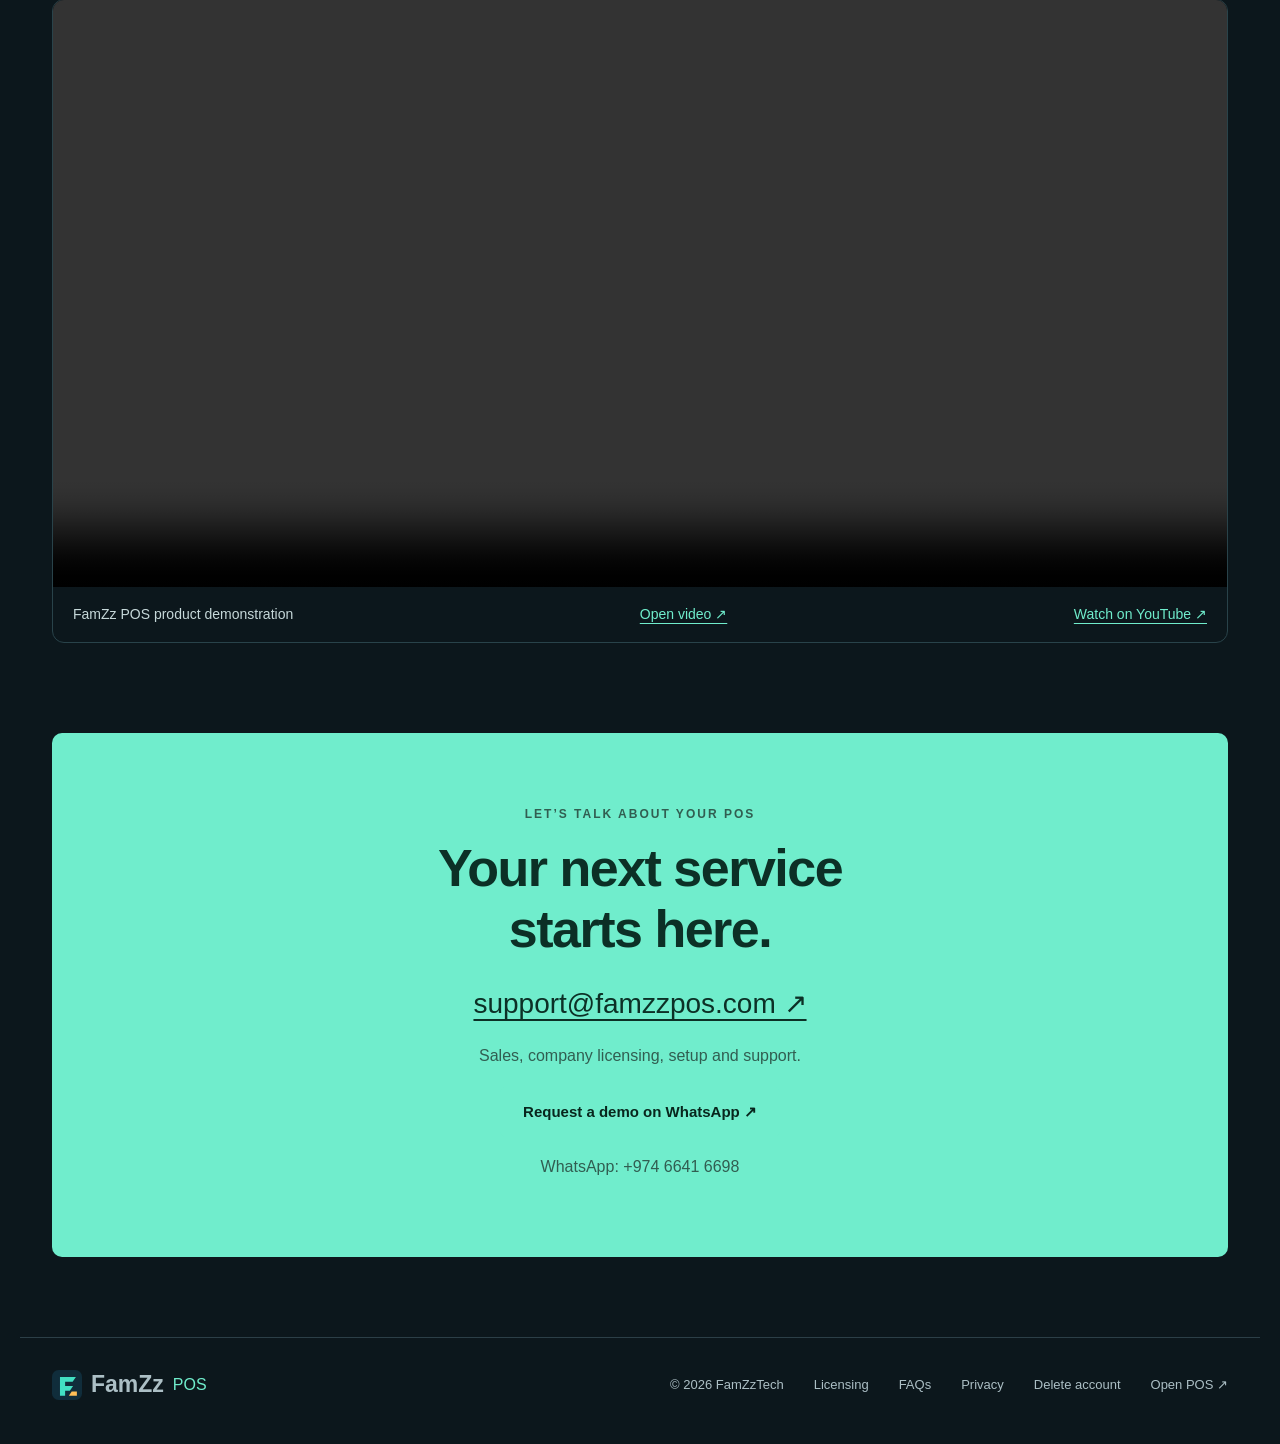
==== commit 659050a6: "Publish Qatar introductory pricing and demo offer" ====
--- a/website/index.html
+++ b/website/index.html
@@ -3,11 +3,11 @@
 <body><a class="skip" href="#main">Skip to content</a><header><a class="brand" href="#"><img src="logo.svg" alt="" width="38" height="38">FamZz <span>POS</span></a><nav aria-label="Main navigation"><a href="#features">Features</a><a href="#how-it-works">Getting started</a><a href="#licensing">Licensing</a><a class="button small" href="https://app.famzzpos.com/login">Open POS ↗</a></nav></header>
 <main id="main"><section class="hero"><div><p class="eyebrow">FOR RESTAURANTS & CAFES IN QATAR</p><h1>Great service.<br>From first order<br>to <em>day close.</em></h1><p class="intro">Connect your counter, kitchen and daily records in one online workspace. Give your team the tools to serve—and your company the controls to grow.</p><div class="actions"><a class="button primary" href="#request-demo">Request a demo ↗</a><a class="button" href="https://app.famzzpos.com/login">Sign in to your POS</a></div><p class="caption">Online workspace · Company licensing · Access by role</p></div><aside class="flow" aria-label="FamZz POS service workflow"><div class="flow-head"><img src="logo.svg" width="32" height="32" alt=""><span>ONE SERVICE. A CONNECTED WORKFLOW.</span></div><ol><li><span class="number">01</span><div><h2>Take the order</h2><p>Dine-in, takeaway or delivery. Keep items, tables and order notes together.</p></div></li><li><span class="number">02</span><div><h2>Kitchen first. Payment next.</h2><p>Print the kitchen ticket, confirm the printout, then record payment.</p></div></li><li><span class="number">03</span><div><h2>Finish with a clear picture</h2><p>Reconcile the cash shift and close the working day with a saved summary.</p></div></li></ol><div class="flow-foot">YOUR COUNTER. YOUR KITCHEN. YOUR COMPANY.</div></aside></section>
 <div class="ribbon"><span>Dine-in & tables</span><span>Takeaway & delivery</span><span>Kitchen tickets</span><span>Staff roles</span><span>Shift & day close</span></div>
-<section id="request-demo" class="demo-request"><p class="eyebrow">PLAN YOUR RESTAURANT WORKFLOW IN QATAR</p><h2>See how FamZz POS fits your service.</h2><p>Tell us about your restaurant or cafe, team size, outlets and printer requirements. Request a walkthrough before deciding on licensing.</p><div class="actions"><a class="button primary" href="https://wa.me/97466416698?text=Hello%20FamZz%20POS%2C%20I%20would%20like%20to%20request%20a%20demo%20for%20my%20business.">Request a demo on WhatsApp ↗</a><a class="button" href="mailto:support@famzzpos.com?subject=FamZz%20POS%20demo%20request%20-%20Qatar&amp;body=Business%20name%3A%0ACity%3A%0AOutlets%3A%0ATeam%20size%3A%0APreferred%20demo%20time%3A">Email a demo request ↗</a><a class="button" href="#demo">Watch the product video</a></div><p class="caption">WhatsApp: +974 6641 6698. The button opens WhatsApp with a draft message for you to send. Email opens your mail app. Pricing and setup are confirmed individually.</p></section>
+<section id="request-demo" class="demo-request"><p class="eyebrow">PLAN YOUR RESTAURANT WORKFLOW IN QATAR</p><h2>See how FamZz POS fits your service.</h2><p>Tell us about your restaurant or cafe, team size, outlets and printer requirements. Request a walkthrough before deciding on licensing.</p><div class="actions"><a class="button primary" href="https://wa.me/97466416698?text=Hello%20FamZz%20POS%2C%20I%20would%20like%20to%20request%20a%20demo%20for%20my%20business.">Request a demo on WhatsApp ↗</a><a class="button" href="mailto:support@famzzpos.com?subject=FamZz%20POS%20demo%20request%20-%20Qatar&amp;body=Business%20name%3A%0ACity%3A%0AOutlets%3A%0ATeam%20size%3A%0APreferred%20demo%20time%3A">Email a demo request ↗</a><a class="button" href="#demo">Watch the product video</a></div><p class="caption">WhatsApp: +974 6641 6698. The button opens WhatsApp with a draft message for you to send. Email opens your mail app. See our introductory offer below. Setup scope and billing terms are confirmed before payment.</p></section>
 <section id="features"><div class="section-head"><p class="eyebrow">BUILT AROUND YOUR DAILY SERVICE</p><h2>One workspace.<br>Every part of the day.</h2><p>From the next order to the end-of-day review, keep the details where your team needs them.</p></div><div class="grid"><article><span class="index">01 / FRONT OF HOUSE</span><h3>Orders that keep moving</h3><p>Manage tables, hold and recall orders, split bills, and handle dine-in, takeaway and delivery service.</p></article><article><span class="index">02 / KITCHEN</span><h3>A clear handoff</h3><p>Send orders to the kitchen, follow preparation status, and print kitchen order tickets before settlement.</p></article><article><span class="index">03 / BACK OFFICE</span><h3>Your menu, your way</h3><p>Organize items, modifiers, prices, taxes, discounts and service charges to match your operation.</p></article><article><span class="index">04 / PEOPLE</span><h3>The right access</h3><p>Create staff accounts and assign roles and outlets. Give selected cashiers Day Close access without granting broad manager permissions.</p></article><article><span class="index">05 / DAILY CONTROL</span><h3>Close with confidence</h3><p>Review sales, record income and expense vouchers, reconcile cash shifts, and retain working-day closing summaries.</p></article><article><span class="index">06 / COMPANY WORKSPACE</span><h3>Room for your business</h3><p>Manage companies through the owner portal, with separate company data and licensed user and outlet allowances.</p></article></div></section>
 <section class="demo-section" id="how-it-works"><div><p class="eyebrow">FROM FIRST CONVERSATION TO FIRST ORDER</p><h2>Let’s get your<br>company ready.</h2><p>Tell us about your service, team and outlets. We’ll help confirm the license and setup that fit your needs.</p><a class="button primary" href="mailto:support@famzzpos.com?subject=FamZz%20POS%20setup%20enquiry">Talk about your setup ↗</a></div><div class="note"><span class="index">GETTING STARTED</span><h3>A straightforward start.</h3><ol class="steps"><li><b>Create your owner account.</b><p>Open the app, choose Company Owner / Admin, then Create your account. Verify your email.</p></li><li><b>Register your company.</b><p>Use the company portal and contact FamZz to confirm licensing and activation.</p></li><li><b>Prepare your team.</b><p>Configure your menu, outlets and staff roles. Test your printer and checkout before live service.</p></li></ol><a class="text-link" href="https://app.famzzpos.com/login">Open account sign-in ↗</a></div></section>
-<section id="licensing" class="license"><div><p class="eyebrow">COMPANY LICENSING</p><h2>A license that fits<br>your operation.</h2><p>One outlet or a growing team: tell us what you need. We’ll confirm pricing, license duration, user and outlet allowances, and setup requirements before you commit.</p><p>License activation, renewals and changes are managed by FamZz. Your company administrator manages day-to-day staff access.</p></div><div class="price"><span class="index">FAMZZ POS / ONLINE WORKSPACE</span><h3>Contact us<br>for pricing</h3><ul><li>Company-specific license and activation</li><li>Agreed active-user and outlet allowances</li><li>Company and staff management</li><li>Setup and renewal enquiries by email</li></ul><a class="button primary" href="mailto:support@famzzpos.com?subject=FamZz%20POS%20license%20quote&body=Company%20name%3A%0ACountry%3A%0ANumber%20of%20outlets%3A%0ANumber%20of%20users%3A%0APrinter%20model%3A%0ARequirements%3A">Request a license quote ↗</a><p class="caption">No payment is collected on this website. Pricing and terms are confirmed directly with you.</p></div></section>
-<section id="support"><div class="section-head"><p class="eyebrow">KNOW BEFORE YOU START</p><h2>Your questions, answered.</h2></div><div class="faq"><details><summary>Does FamZz POS need an internet connection?</summary><p>Yes. The current online POS needs an active internet connection to sign in, load company data and save transactions. Plan reliable connectivity for your service.</p></details><details><summary>How do owners and staff sign in?</summary><p>Owners and administrators use their FamZz account through Company Owner / Admin. Staff use the Company ID, username and password supplied by their company administrator.</p></details><details><summary>Can I manage more than one company or outlet?</summary><p>The company portal supports multiple companies, with separate company workspaces. Outlet access is assigned to staff, and the number of outlets and active users is governed by each company license.</p></details><details><summary>Can a cashier close the day?</summary><p>Yes, when an administrator enables the dedicated Day Close permission on their role. Running and held orders must be resolved, and any open cash shift must be closed and reconciled first.</p></details><details><summary>What happens if a working date is behind?</summary><p>When an authorized user opens the app without an active draft, past working dates can catch up to the current local date. Open orders and cash shifts block catch-up until reconciled. This is session-triggered, not an unattended midnight service.</p></details><details><summary>Does it charge cards or connect to every printer?</summary><p>The POS records the selected payment method; it does not automatically charge a card terminal. Kitchen tickets and receipts use browser printing. Confirm printer compatibility and any payment or integration requirements with us before purchase.</p></details><details><summary>How do I activate or renew my license?</summary><p>Contact us with your company details and required user and outlet allowances. FamZz confirms the terms and manages license activation or renewal centrally. Staff cannot issue or change company licenses.</p></details><details><summary>How do I request support or discuss integrations?</summary><p>Email your company name, a description of the issue, and relevant hardware or integration requirements. Do not send passwords, payment-card details or session tokens. Integration availability and setup are confirmed individually.</p></details></div></section>
+<section id="licensing" class="license"><div><p class="eyebrow">QATAR INTRODUCTORY OFFER</p><h2>Start with a demo.<br>Choose your setup.</h2><p>For restaurants and cafes getting started with FamZz POS. See the workflow in a free guided online demo before deciding.</p><p>One-time setup: <strong>QAR 199</strong>. Includes menu setup and configuration, with the scope agreed before payment.</p><p>Hardware is sold separately. Confirm printer compatibility, your menu setup scope and support hours with us before purchase. Additional users or outlets are quoted individually.</p></div><div class="price"><span class="index">ONE OUTLET · UP TO 3 STAFF ACCOUNTS</span><h3>QAR 99<span class="offer-period"> / month</span></h3><ul><li>POS, kitchen tickets and reports</li><li>Initial online training</li><li>WhatsApp support during agreed hours</li><li>Company-specific license and activation</li></ul><a class="button primary" href="https://wa.me/97466416698?text=Hello%20FamZz%20POS%2C%20I%20am%20interested%20in%20the%20QAR%2099%2Fmonth%20offer%20and%20QAR%20199%20setup.%20Please%20arrange%20a%20free%20demo%20and%20confirm%20the%20details.">Ask about this offer on WhatsApp ↗</a><p class="caption">QAR 99/month per outlet, plus QAR 199 one-time setup. No payment is collected here. Billing terms, setup scope and support hours are confirmed in your written quote before payment.</p></div></section>
+<section id="support"><div class="section-head"><p class="eyebrow">KNOW BEFORE YOU START</p><h2>Your questions, answered.</h2></div><div class="faq"><details><summary>Does FamZz POS need an internet connection?</summary><p>Yes. The current online POS needs an active internet connection to sign in, load company data and save transactions. Plan reliable connectivity for your service.</p></details><details><summary>How do owners and staff sign in?</summary><p>Owners and administrators use their FamZz account through Company Owner / Admin. Staff use the Company ID, username and password supplied by their company administrator.</p></details><details><summary>Can I manage more than one company or outlet?</summary><p>The company portal supports multiple companies, with separate company workspaces. Outlet access is assigned to staff, and the number of outlets and active users is governed by each company license.</p></details><details><summary>Can a cashier close the day?</summary><p>Yes, when an administrator enables the dedicated Day Close permission on their role. Running and held orders must be resolved, and any open cash shift must be closed and reconciled first.</p></details><details><summary>What happens if a working date is behind?</summary><p>When an authorized user opens the app without an active draft, past working dates can catch up to the current local date. Open orders and cash shifts block catch-up until reconciled. This is session-triggered, not an unattended midnight service.</p></details><details><summary>Does it charge cards or connect to every printer?</summary><p>The POS records the selected payment method; it does not automatically charge a card terminal. Kitchen tickets and receipts use browser printing. Confirm printer compatibility and any payment or integration requirements with us before purchase.</p></details><details><summary>How do I activate or renew my license?</summary><p>Contact us with your company details and required user and outlet allowances. The introductory package is QAR 99/month per outlet with up to 3 staff accounts, plus QAR 199 one-time setup. FamZz confirms the terms and manages license activation or renewal centrally. Staff cannot issue or change company licenses.</p></details><details><summary>How do I request support or discuss integrations?</summary><p>Email your company name, a description of the issue, and relevant hardware or integration requirements. Do not send passwords, payment-card details or session tokens. Integration availability and setup are confirmed individually.</p></details></div></section>
 <section class="video-demo demo-layout-1" id="demo"><div class="section-head demo-layout-2"><p class="eyebrow">SEE FAMZZ POS IN ACTION</p><h2>A complete service<br>in one walkthrough.</h2><p>Watch how FamZz POS handles orders, kitchen tickets, payments, tables, back-office setup, printing and reports.</p></div><div class="video-card demo-layout-3"><video controls preload="metadata" playsinline aria-label="FamZz POS product demonstration" class="demo-layout-4"><source src="demo/FamZz-POS-Lemon-Squeezy-Demo.mp4" type="video/mp4">Your browser does not support HTML video. <a href="demo/FamZz-POS-Lemon-Squeezy-Demo.mp4">Open the demo video</a>.</video><div class="video-meta demo-layout-5"><span>FamZz POS product demonstration</span><a class="text-link demo-layout-6" href="demo/FamZz-POS-Lemon-Squeezy-Demo.mp4">Open video ↗</a><a class="text-link demo-layout-7" href="https://www.youtube.com/watch?v=cU-9arG1JxU">Watch on YouTube ↗</a></div></div></section>
 <section class="contact" id="contact"><p class="eyebrow">LET’S TALK ABOUT YOUR POS</p><h2>Your next service<br>starts here.</h2><a class="email" href="mailto:support@famzzpos.com?subject=FamZz%20POS%20enquiry">support@famzzpos.com ↗</a><p>Sales, company licensing, setup and support.</p><a class="button primary" href="https://wa.me/97466416698?text=Hello%20FamZz%20POS%2C%20I%20would%20like%20to%20request%20a%20demo%20for%20my%20business.">Request a demo on WhatsApp ↗</a><p>WhatsApp: +974 6641 6698</p></section></main>
 <footer><a class="brand" href="#"><img src="logo.svg" alt="" width="30" height="30">FamZz <span>POS</span></a><span>© 2026 FamZzTech</span><a href="#licensing">Licensing</a><a href="#support">FAQs</a><a href="/privacy/">Privacy</a><a href="/delete-account/">Delete account</a><a href="https://app.famzzpos.com/login">Open POS ↗</a></footer></body></html>
--- a/website/style.css
+++ b/website/style.css
@@ -14,3 +14,5 @@
 .demo-layout-5{display:flex;justify-content:space-between;align-items:center;gap:20px;padding:16px 20px;color:#c6d8d9;font-size:14px}
 .demo-layout-6{color:var(--mint)}
 .demo-layout-7{color:var(--mint)}
+
+.offer-period{font-size:20px;font-weight:400;white-space:nowrap}
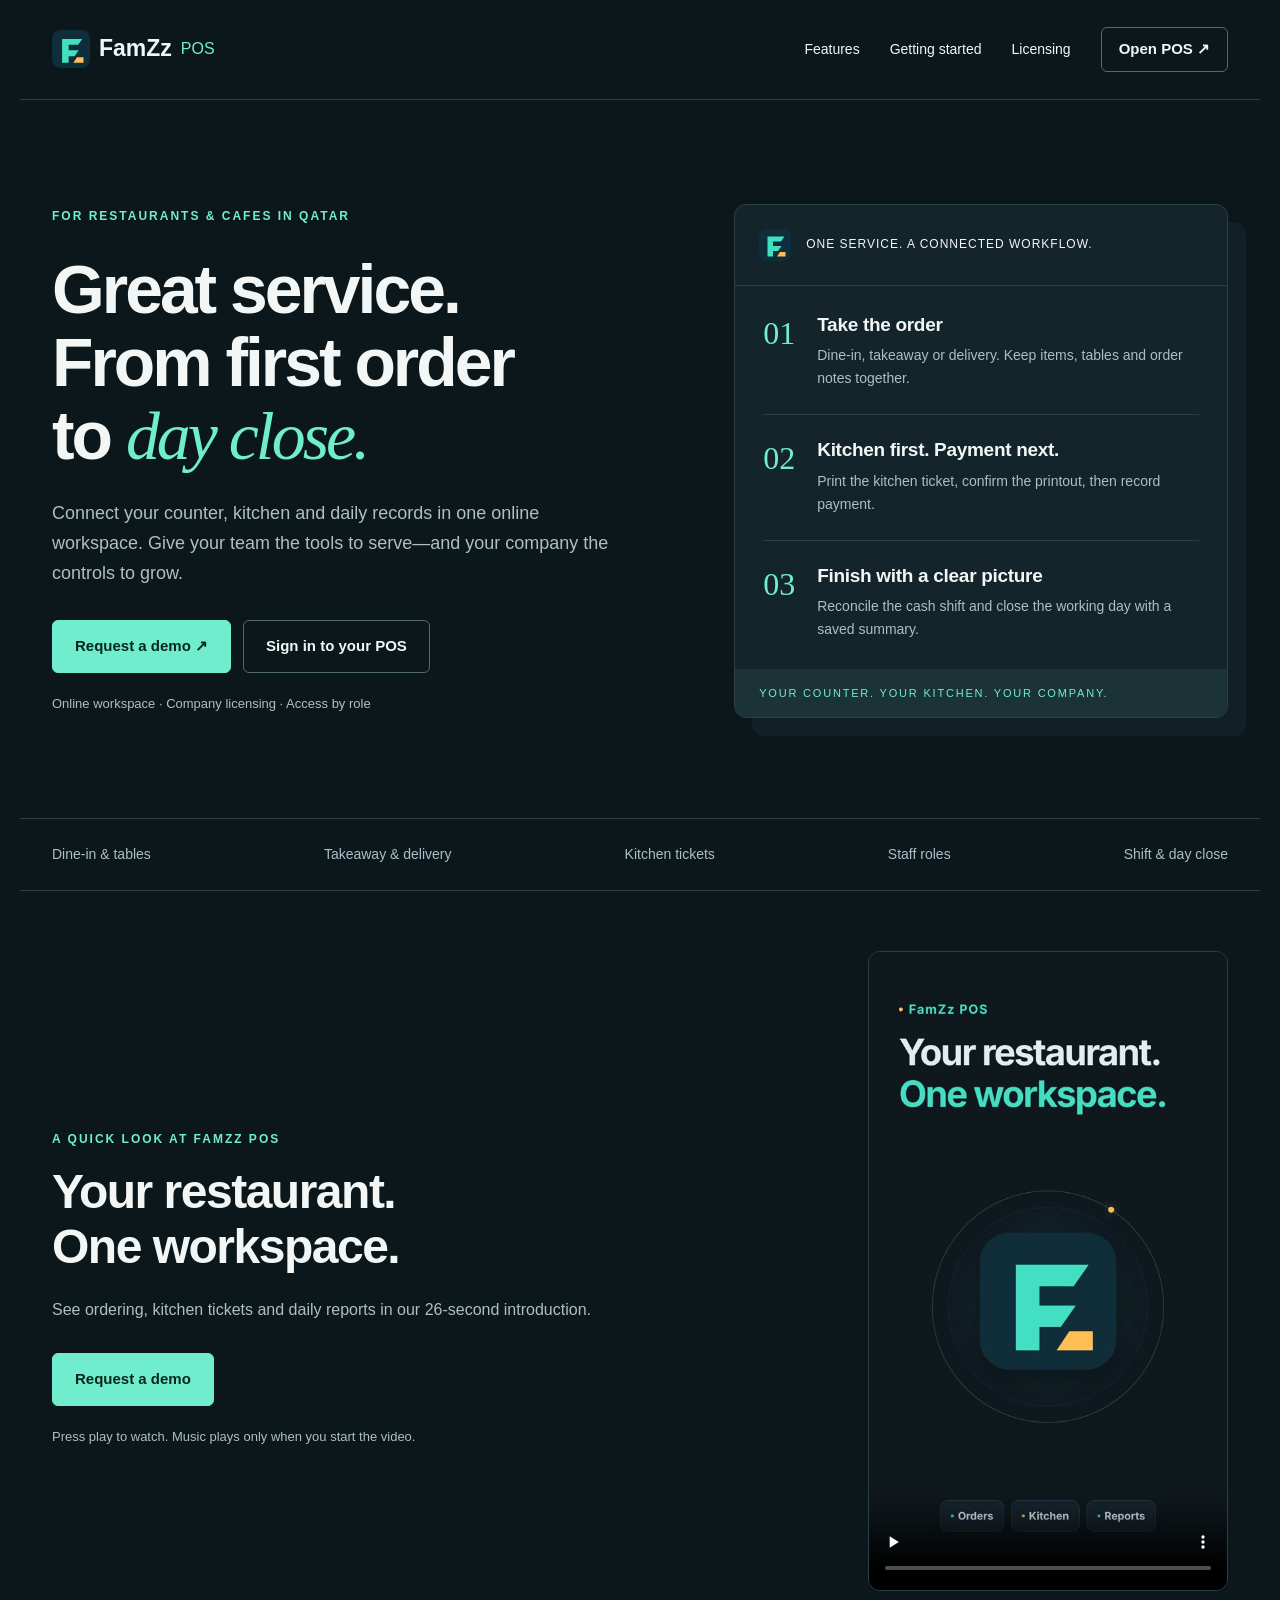
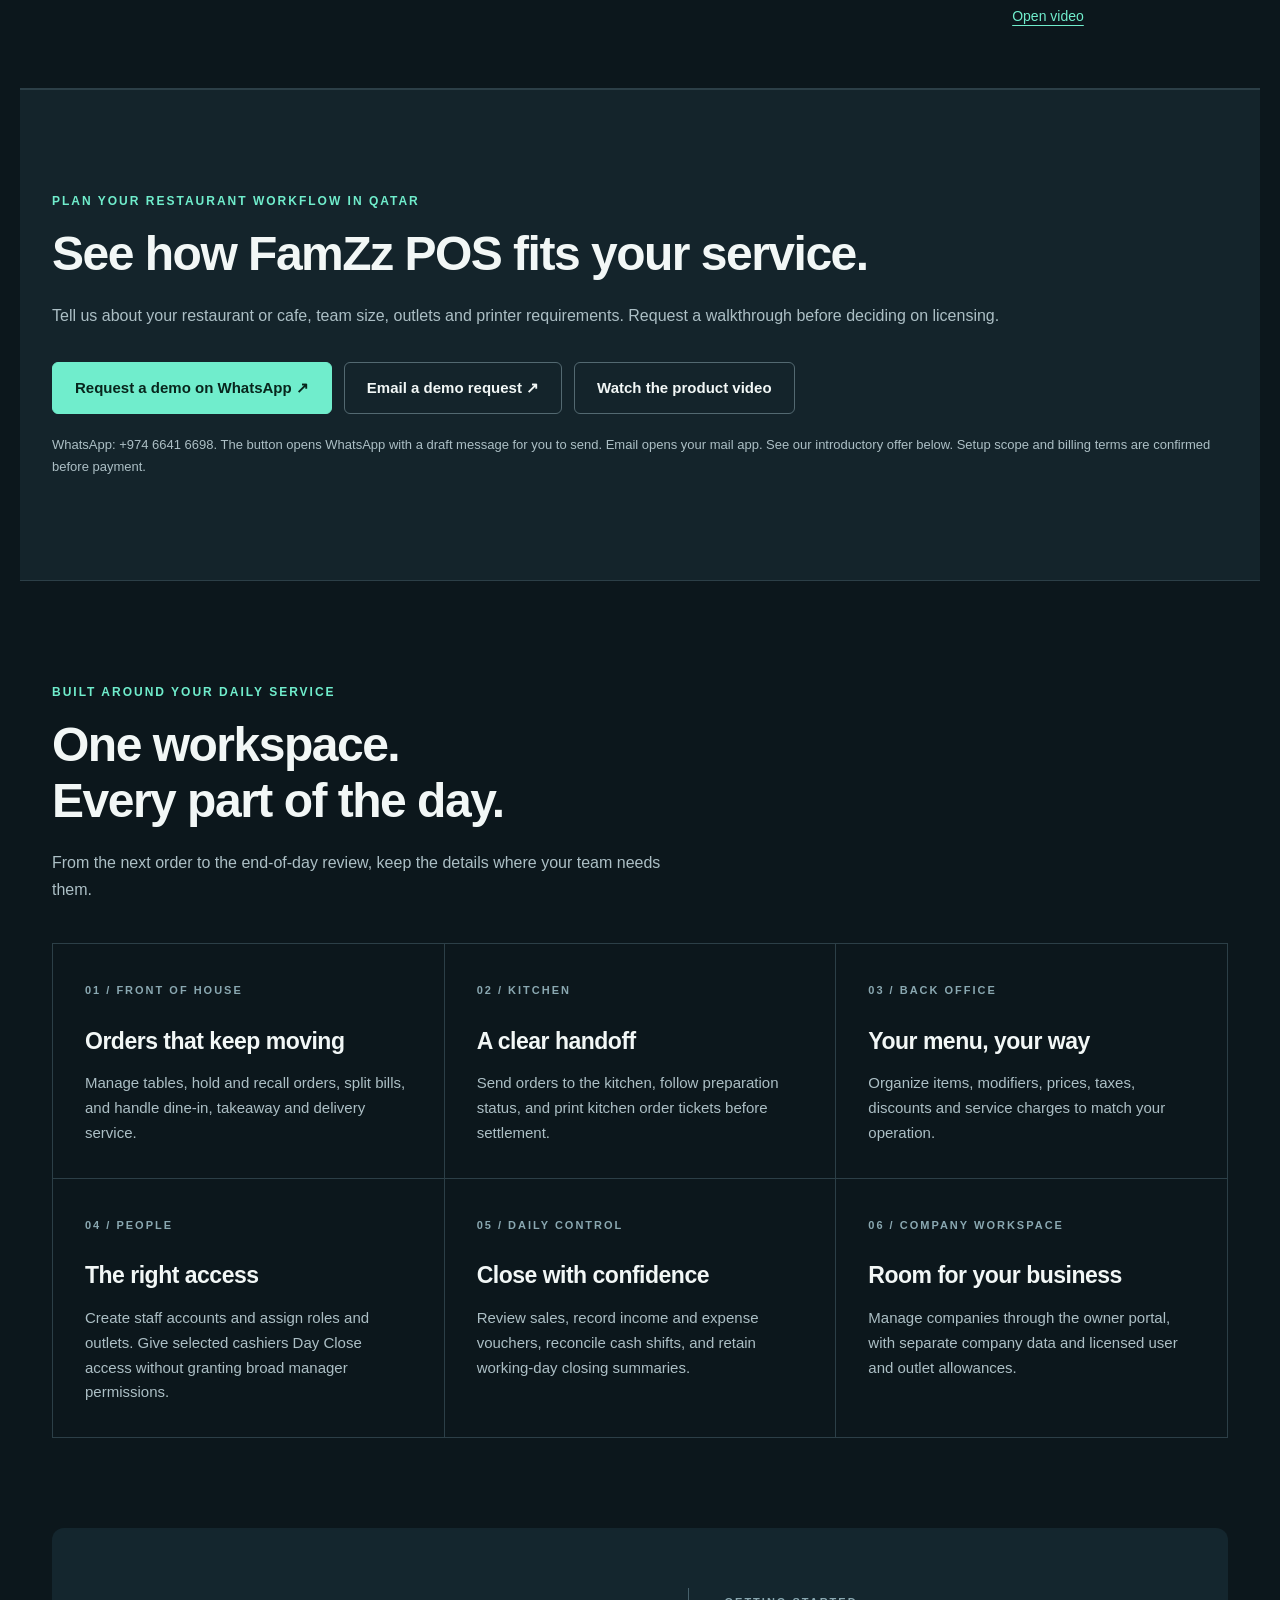
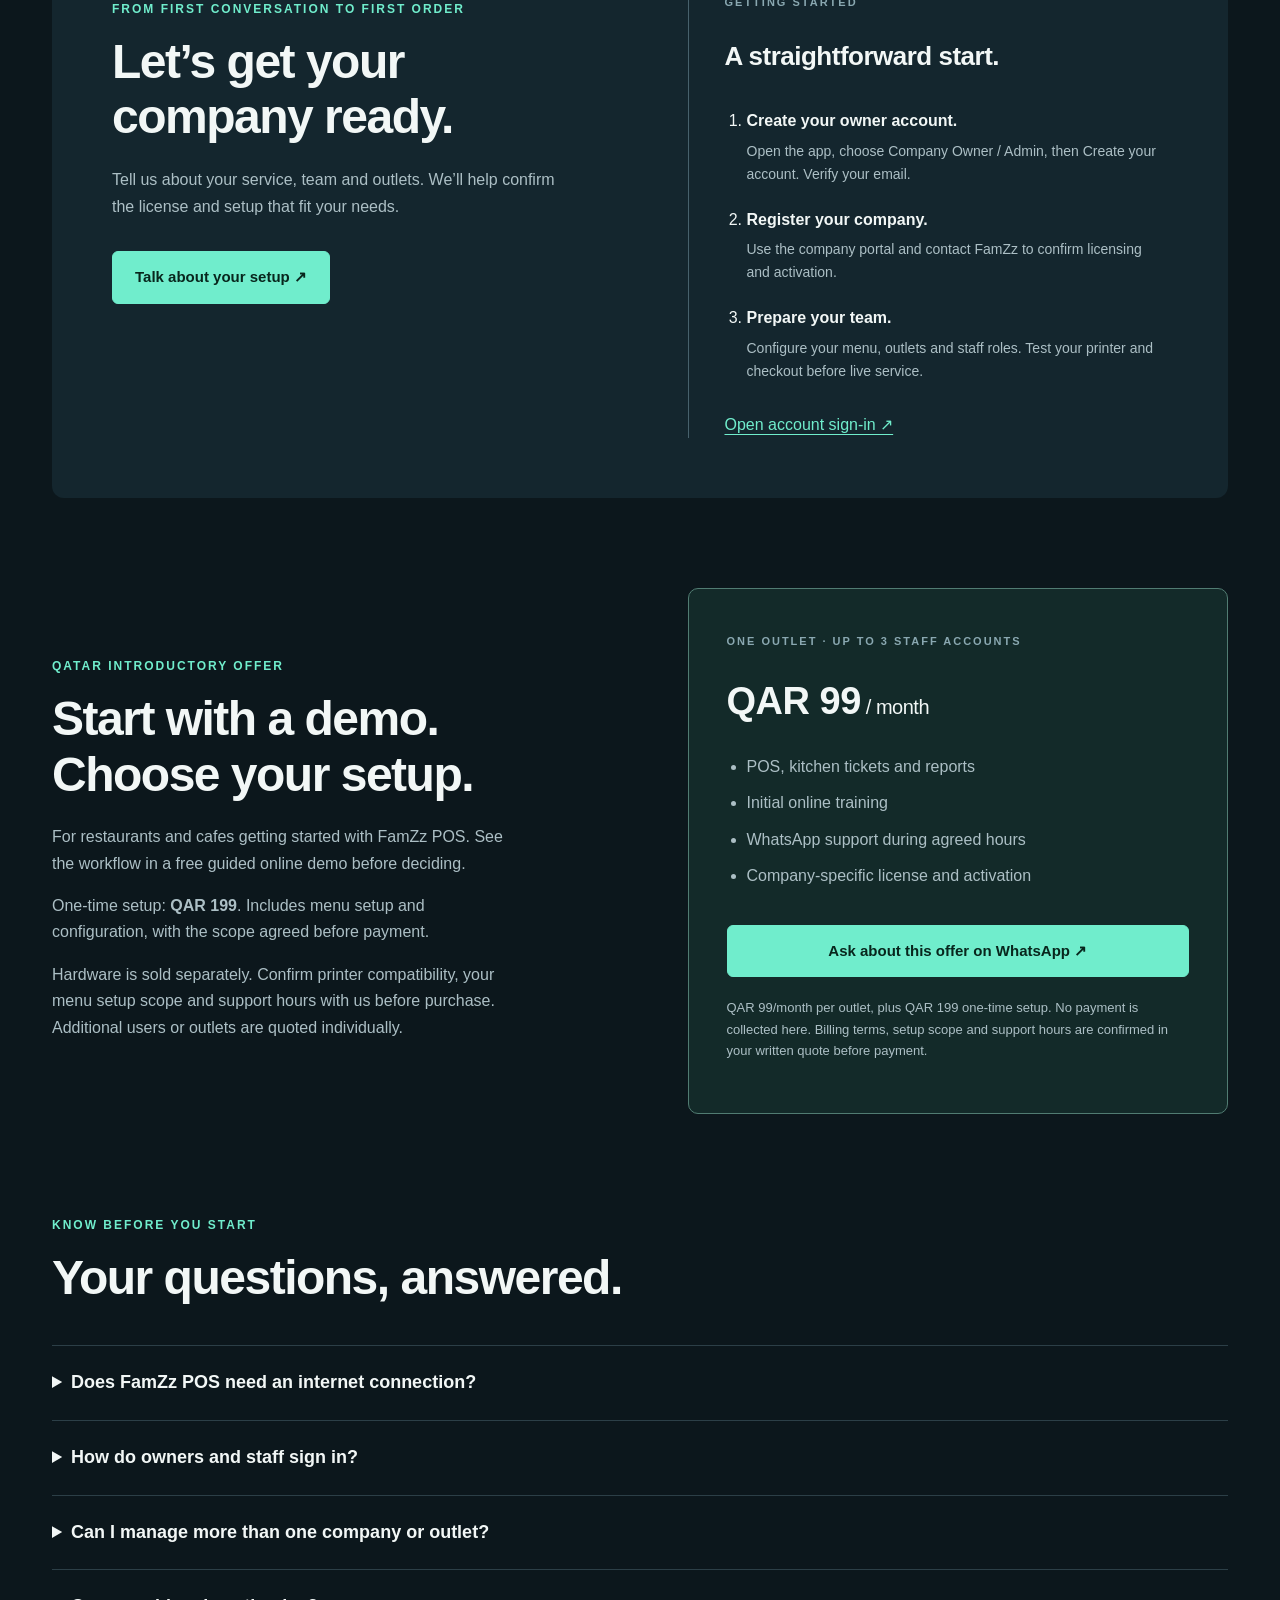
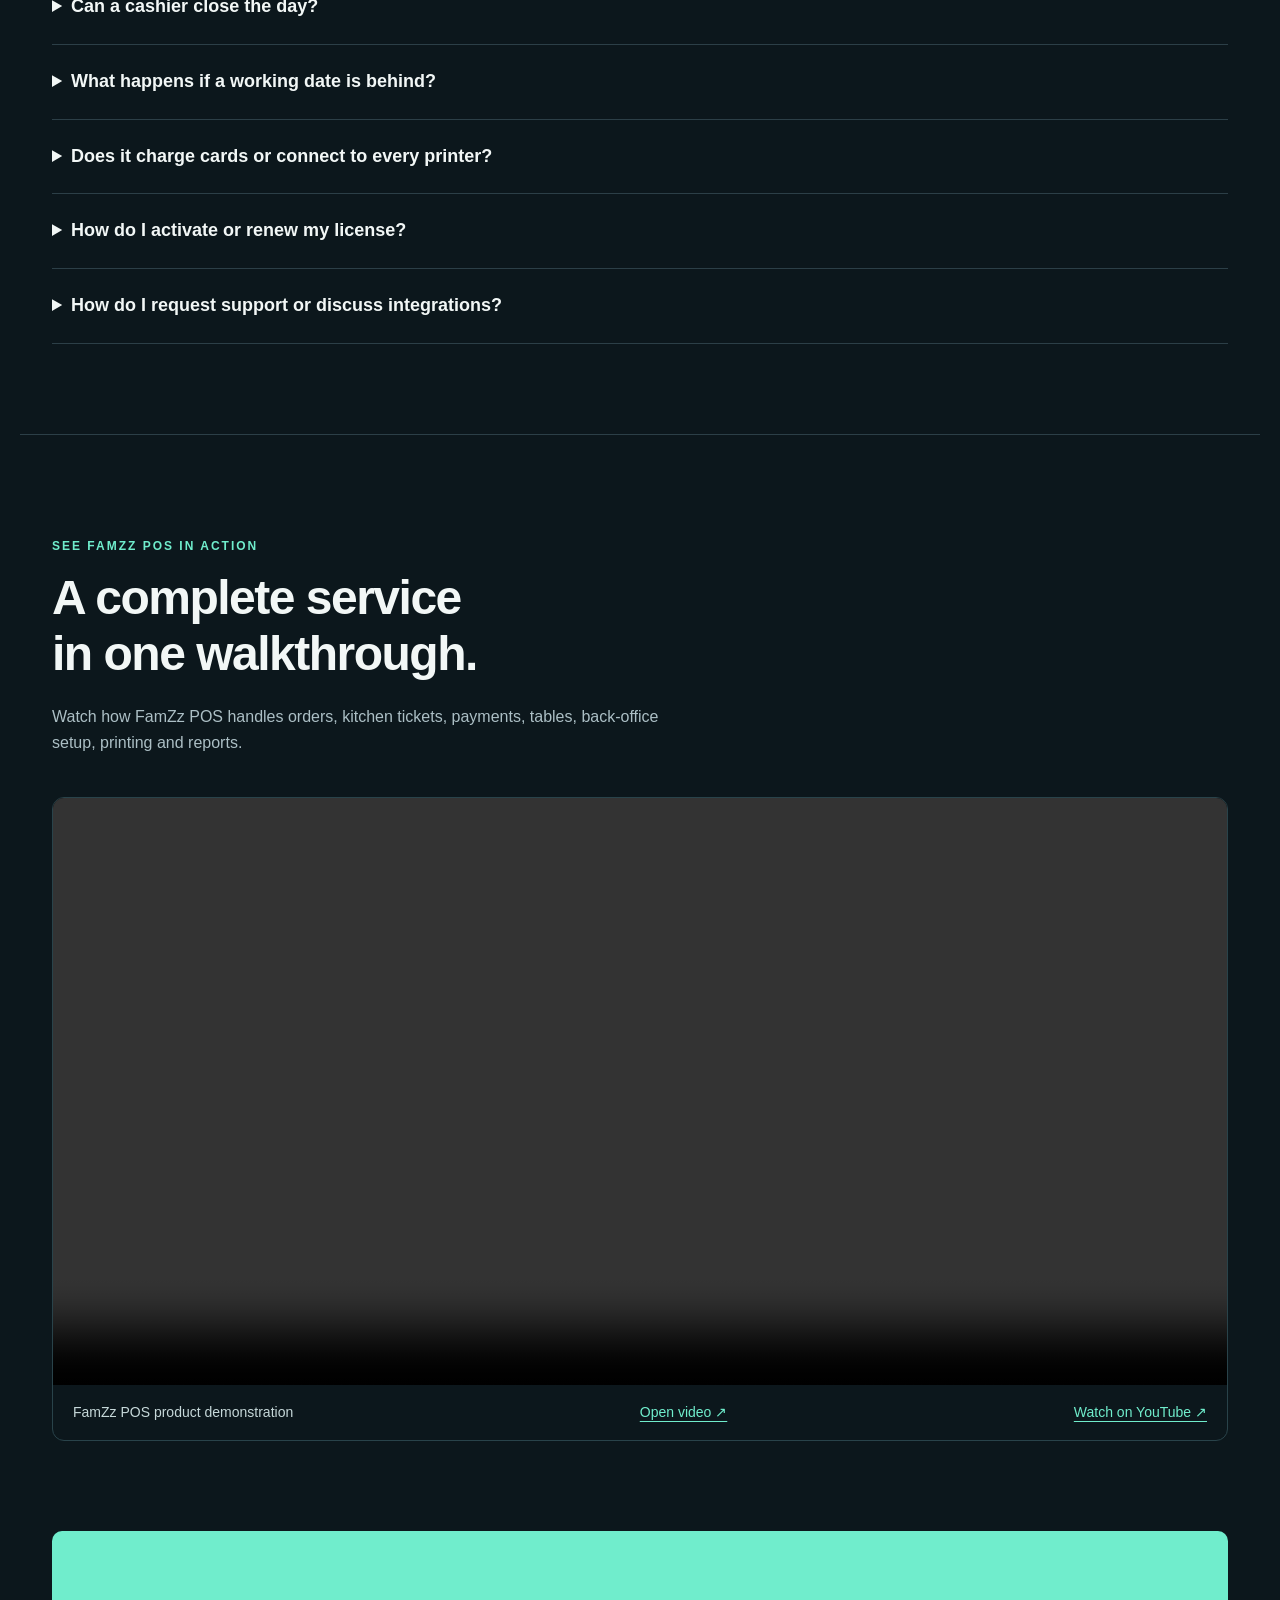
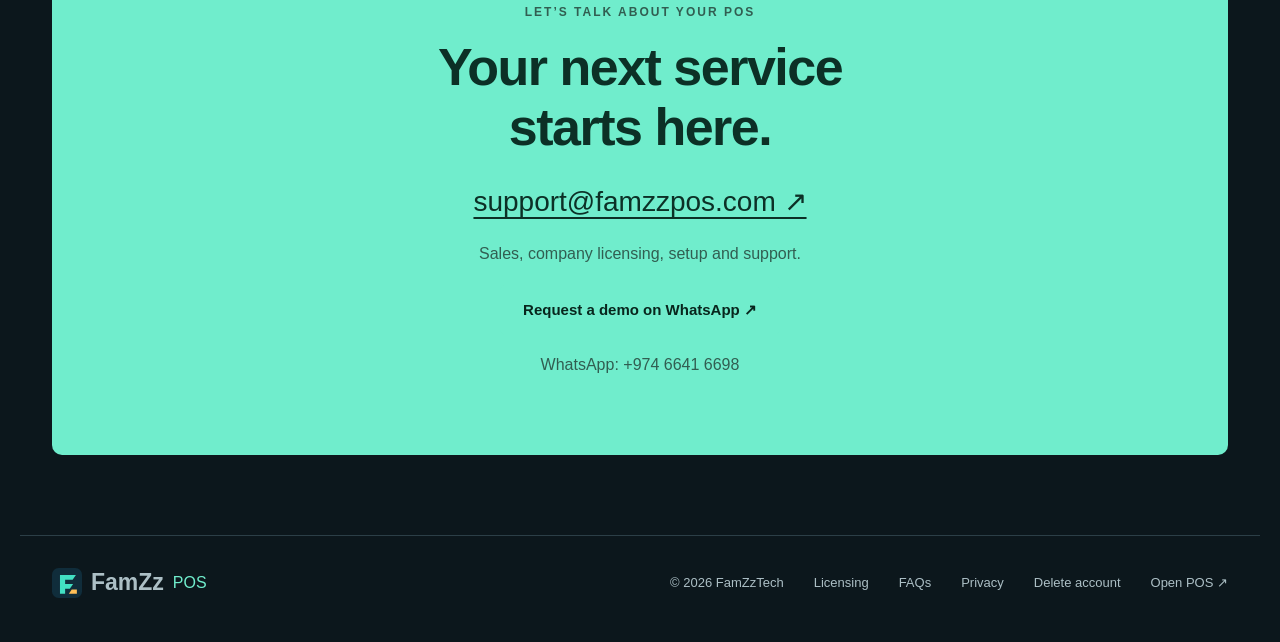
==== commit 8fd6f2d9: "Add FamZz POS introduction video near homepage hero" ====
--- a/website/index.html
+++ b/website/index.html
@@ -3,6 +3,7 @@
 <body><a class="skip" href="#main">Skip to content</a><header><a class="brand" href="#"><img src="logo.svg" alt="" width="38" height="38">FamZz <span>POS</span></a><nav aria-label="Main navigation"><a href="#features">Features</a><a href="#how-it-works">Getting started</a><a href="#licensing">Licensing</a><a class="button small" href="https://app.famzzpos.com/login">Open POS ↗</a></nav></header>
 <main id="main"><section class="hero"><div><p class="eyebrow">FOR RESTAURANTS & CAFES IN QATAR</p><h1>Great service.<br>From first order<br>to <em>day close.</em></h1><p class="intro">Connect your counter, kitchen and daily records in one online workspace. Give your team the tools to serve—and your company the controls to grow.</p><div class="actions"><a class="button primary" href="#request-demo">Request a demo ↗</a><a class="button" href="https://app.famzzpos.com/login">Sign in to your POS</a></div><p class="caption">Online workspace · Company licensing · Access by role</p></div><aside class="flow" aria-label="FamZz POS service workflow"><div class="flow-head"><img src="logo.svg" width="32" height="32" alt=""><span>ONE SERVICE. A CONNECTED WORKFLOW.</span></div><ol><li><span class="number">01</span><div><h2>Take the order</h2><p>Dine-in, takeaway or delivery. Keep items, tables and order notes together.</p></div></li><li><span class="number">02</span><div><h2>Kitchen first. Payment next.</h2><p>Print the kitchen ticket, confirm the printout, then record payment.</p></div></li><li><span class="number">03</span><div><h2>Finish with a clear picture</h2><p>Reconcile the cash shift and close the working day with a saved summary.</p></div></li></ol><div class="flow-foot">YOUR COUNTER. YOUR KITCHEN. YOUR COMPANY.</div></aside></section>
 <div class="ribbon"><span>Dine-in & tables</span><span>Takeaway & delivery</span><span>Kitchen tickets</span><span>Staff roles</span><span>Shift & day close</span></div>
+<section class="promo-section" id="promo" aria-labelledby="promo-title"><div class="promo-copy"><p class="eyebrow">A QUICK LOOK AT FAMZZ POS</p><h2 id="promo-title">Your restaurant.<br>One workspace.</h2><p>See ordering, kitchen tickets and daily reports in our 26-second introduction.</p><a class="button primary" href="#request-demo">Request a demo</a><p class="caption">Press play to watch. Music plays only when you start the video.</p></div><div class="promo-player"><video controls playsinline preload="none" poster="demo/FamZz-POS-Promo-Poster.jpg" width="1080" height="1920" aria-label="FamZz POS 26-second restaurant introduction"><source src="demo/FamZz-POS-Promo.mp4" type="video/mp4">Your browser does not support HTML video. <a href="demo/FamZz-POS-Promo.mp4">Open the introduction video</a>.</video><a class="text-link promo-open" href="demo/FamZz-POS-Promo.mp4">Open video</a></div></section>
 <section id="request-demo" class="demo-request"><p class="eyebrow">PLAN YOUR RESTAURANT WORKFLOW IN QATAR</p><h2>See how FamZz POS fits your service.</h2><p>Tell us about your restaurant or cafe, team size, outlets and printer requirements. Request a walkthrough before deciding on licensing.</p><div class="actions"><a class="button primary" href="https://wa.me/97466416698?text=Hello%20FamZz%20POS%2C%20I%20would%20like%20to%20request%20a%20demo%20for%20my%20business.">Request a demo on WhatsApp ↗</a><a class="button" href="mailto:support@famzzpos.com?subject=FamZz%20POS%20demo%20request%20-%20Qatar&amp;body=Business%20name%3A%0ACity%3A%0AOutlets%3A%0ATeam%20size%3A%0APreferred%20demo%20time%3A">Email a demo request ↗</a><a class="button" href="#demo">Watch the product video</a></div><p class="caption">WhatsApp: +974 6641 6698. The button opens WhatsApp with a draft message for you to send. Email opens your mail app. See our introductory offer below. Setup scope and billing terms are confirmed before payment.</p></section>
 <section id="features"><div class="section-head"><p class="eyebrow">BUILT AROUND YOUR DAILY SERVICE</p><h2>One workspace.<br>Every part of the day.</h2><p>From the next order to the end-of-day review, keep the details where your team needs them.</p></div><div class="grid"><article><span class="index">01 / FRONT OF HOUSE</span><h3>Orders that keep moving</h3><p>Manage tables, hold and recall orders, split bills, and handle dine-in, takeaway and delivery service.</p></article><article><span class="index">02 / KITCHEN</span><h3>A clear handoff</h3><p>Send orders to the kitchen, follow preparation status, and print kitchen order tickets before settlement.</p></article><article><span class="index">03 / BACK OFFICE</span><h3>Your menu, your way</h3><p>Organize items, modifiers, prices, taxes, discounts and service charges to match your operation.</p></article><article><span class="index">04 / PEOPLE</span><h3>The right access</h3><p>Create staff accounts and assign roles and outlets. Give selected cashiers Day Close access without granting broad manager permissions.</p></article><article><span class="index">05 / DAILY CONTROL</span><h3>Close with confidence</h3><p>Review sales, record income and expense vouchers, reconcile cash shifts, and retain working-day closing summaries.</p></article><article><span class="index">06 / COMPANY WORKSPACE</span><h3>Room for your business</h3><p>Manage companies through the owner portal, with separate company data and licensed user and outlet allowances.</p></article></div></section>
 <section class="demo-section" id="how-it-works"><div><p class="eyebrow">FROM FIRST CONVERSATION TO FIRST ORDER</p><h2>Let’s get your<br>company ready.</h2><p>Tell us about your service, team and outlets. We’ll help confirm the license and setup that fit your needs.</p><a class="button primary" href="mailto:support@famzzpos.com?subject=FamZz%20POS%20setup%20enquiry">Talk about your setup ↗</a></div><div class="note"><span class="index">GETTING STARTED</span><h3>A straightforward start.</h3><ol class="steps"><li><b>Create your owner account.</b><p>Open the app, choose Company Owner / Admin, then Create your account. Verify your email.</p></li><li><b>Register your company.</b><p>Use the company portal and contact FamZz to confirm licensing and activation.</p></li><li><b>Prepare your team.</b><p>Configure your menu, outlets and staff roles. Test your printer and checkout before live service.</p></li></ol><a class="text-link" href="https://app.famzzpos.com/login">Open account sign-in ↗</a></div></section>
--- a/website/style.css
+++ b/website/style.css
@@ -16,3 +16,12 @@
 .demo-layout-7{color:var(--mint)}
 
 .offer-period{font-size:20px;font-weight:400;white-space:nowrap}
+
+/* Short introduction: user-controlled playback, mobile-friendly vertical framing. */
+.promo-section{display:grid;grid-template-columns:1fr 360px;gap:70px;align-items:center;border-bottom:1px solid var(--line);padding-block:60px}
+.promo-copy{max-width:580px}.promo-copy .button{margin-top:14px}.promo-copy .caption{max-width:420px}
+.promo-player{min-width:0;display:flex;flex-direction:column;align-items:center;gap:14px}
+.promo-player video{display:block;width:100%;height:auto;aspect-ratio:9/16;border:1px solid var(--line);border-radius:12px;background:#101820;object-fit:contain}
+.promo-open{font-size:14px}
+@media(max-width:850px){.promo-section{grid-template-columns:1fr;gap:30px}.promo-player{width:min(100%,320px);justify-self:center}}
+@media(max-width:520px){.promo-section{padding:48px 20px}.promo-copy .button{width:100%}.promo-player{width:min(100%,280px)}}
